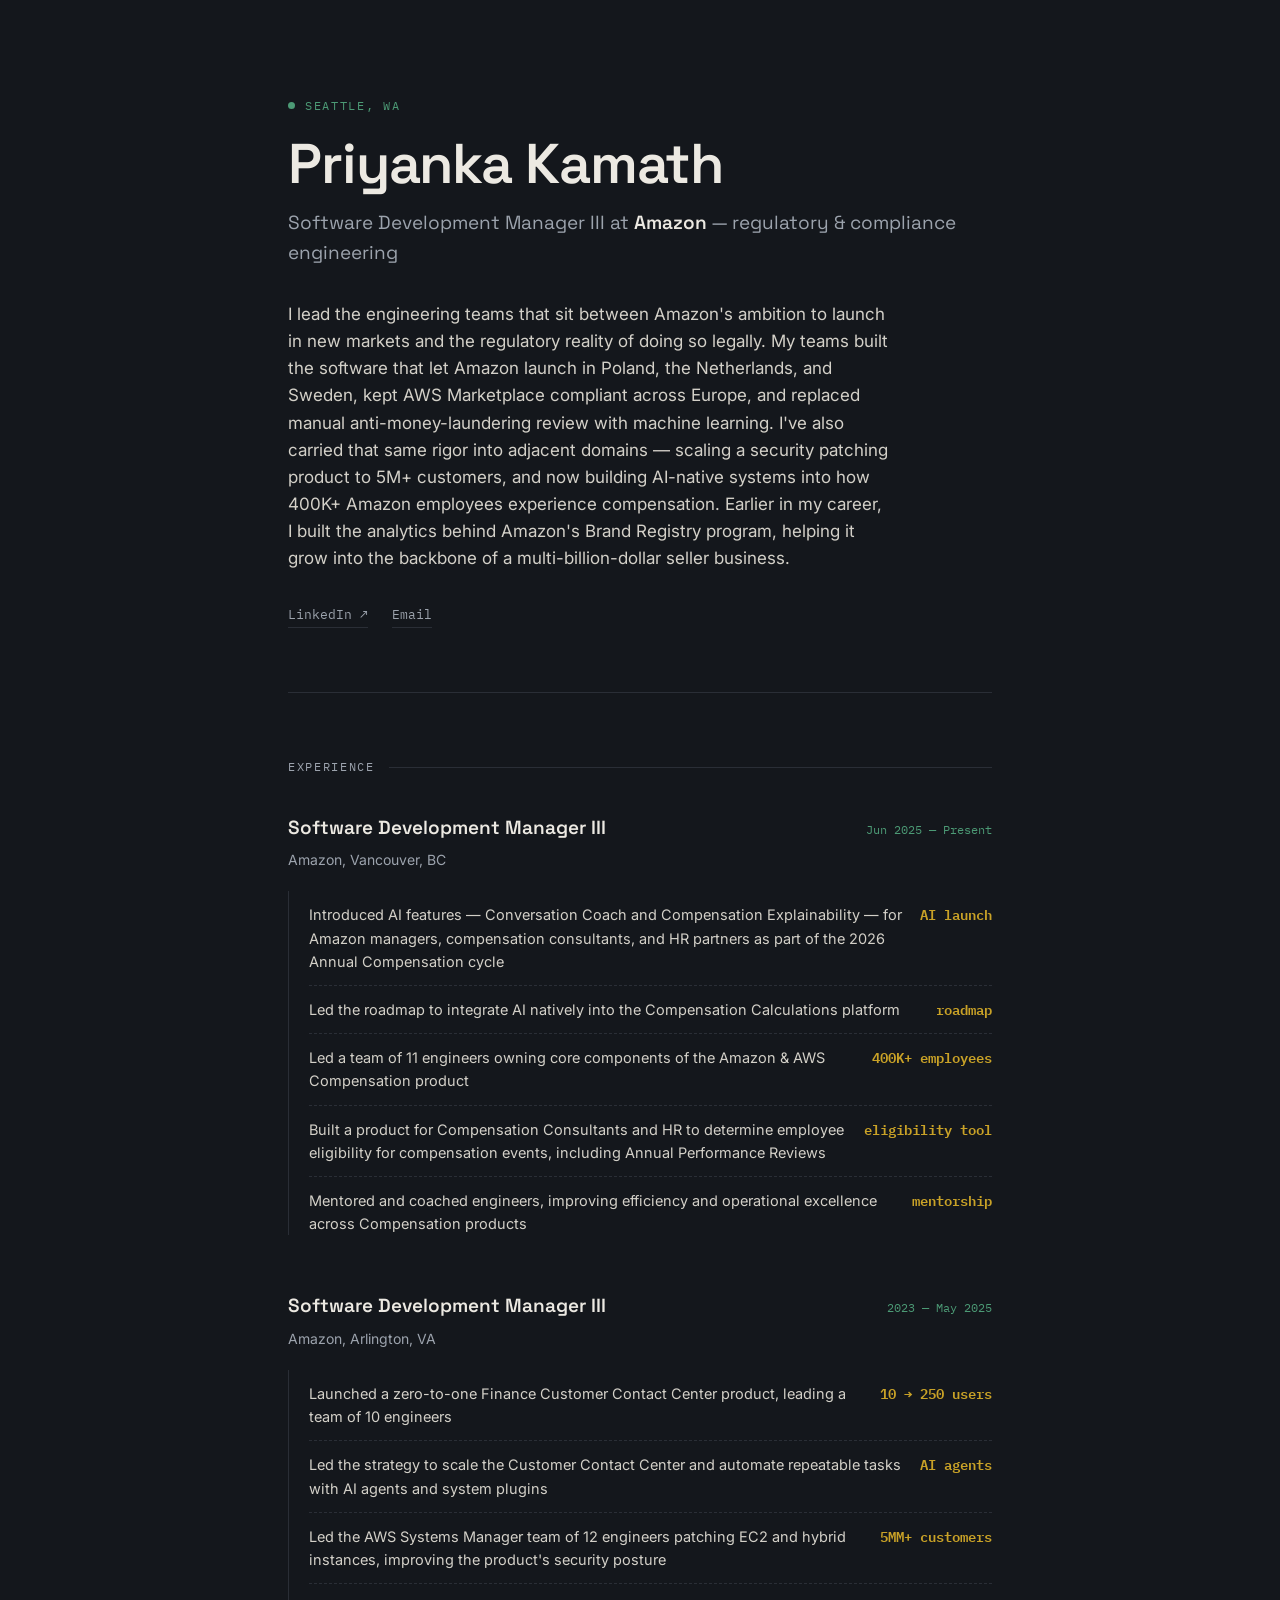
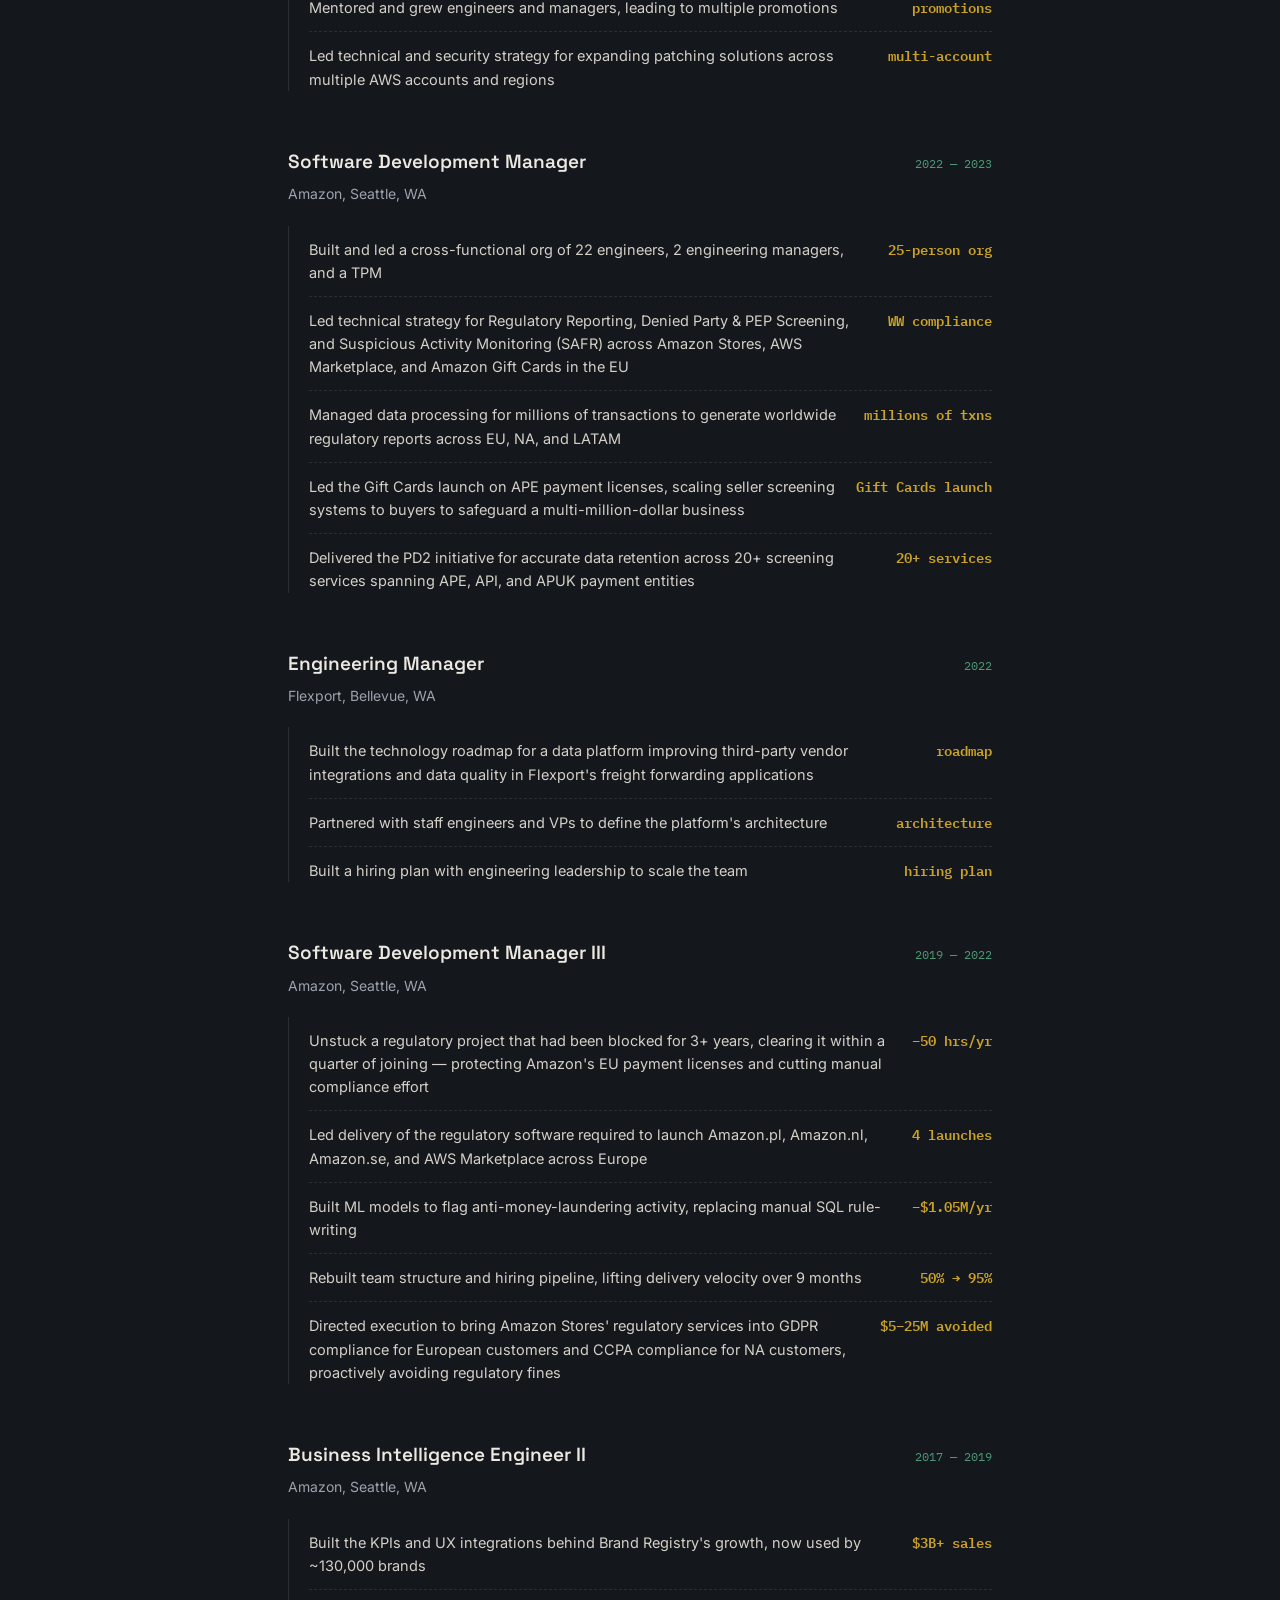
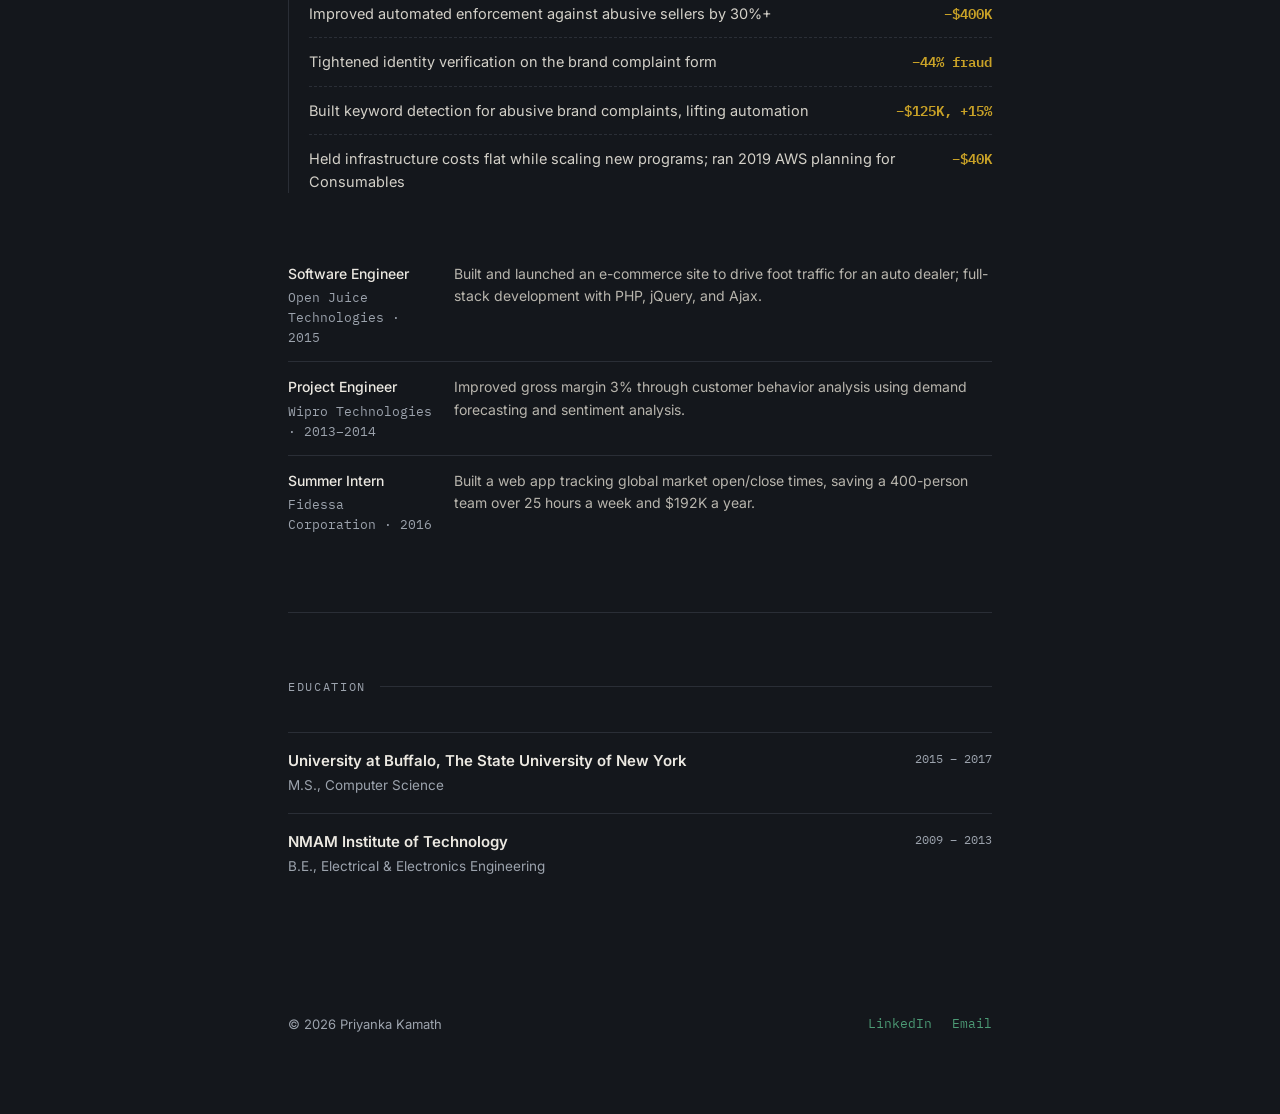
==== index.html @ f1e540a1 "First draft First draft generated by Claude" ====
<!DOCTYPE html>
<html lang="en">
<head>
<meta charset="UTF-8">
<meta name="viewport" content="width=device-width, initial-scale=1.0">
<title>Priyanka Kamath — Engineering Leader</title>
<style>
  :root{
    --bg: #14171C;
    --bg-raised: #191D24;
    --ink: #ECE9E2;
    --ink-dim: #9CA3AD;
    --line: #2A2E36;
    --accent: #4C9A75;
    --accent-dim: #3A7359;
    --gold: #C9A227;
  }
  *{box-sizing:border-box; margin:0; padding:0;}
  html{scroll-behavior:smooth;}
  body{
    background:var(--bg);
    color:var(--ink);
    font-family:'Inter', -apple-system, sans-serif;
    line-height:1.6;
    -webkit-font-smoothing:antialiased;
  }
  ::selection{ background:var(--accent-dim); color:#fff; }

  a{ color:var(--accent); text-decoration:none; }
  a:hover{ text-decoration:underline; }
  a:focus-visible, button:focus-visible{ outline:2px solid var(--accent); outline-offset:3px; }

  .mono{ font-family:'IBM Plex Mono', 'Courier New', monospace; }

  .wrap{ max-width:760px; margin:0 auto; padding:0 28px; }

  /* ---------- Header ---------- */
  header{
    padding:96px 0 64px;
    border-bottom:1px solid var(--line);
  }
  .eyebrow{
    font-family:'IBM Plex Mono', monospace;
    font-size:12px;
    letter-spacing:0.14em;
    text-transform:uppercase;
    color:var(--accent);
    margin-bottom:20px;
    display:flex;
    align-items:center;
    gap:10px;
  }
  .eyebrow::before{
    content:"";
    width:7px; height:7px;
    background:var(--accent);
    border-radius:50%;
    display:inline-block;
  }
  h1{
    font-family:'Space Grotesk', sans-serif;
    font-size:clamp(36px, 6vw, 56px);
    font-weight:600;
    letter-spacing:-0.02em;
    line-height:1.05;
    color:var(--ink);
  }
  .title-line{
    font-family:'Space Grotesk', sans-serif;
    font-size:clamp(16px, 2.4vw, 19px);
    color:var(--ink-dim);
    margin-top:14px;
    font-weight:400;
  }
  .title-line strong{ color:var(--ink); font-weight:600; }

  .bio{
    margin-top:32px;
    font-size:17px;
    color:#D3D0C8;
    max-width:600px;
  }

  .links{
    display:flex;
    gap:24px;
    margin-top:32px;
    flex-wrap:wrap;
  }
  .links a{
    font-family:'IBM Plex Mono', monospace;
    font-size:13px;
    color:var(--ink-dim);
    border-bottom:1px solid var(--line);
    padding-bottom:2px;
  }
  .links a:hover{ color:var(--accent); border-color:var(--accent); text-decoration:none; }

  /* ---------- Section labels ---------- */
  section{ padding:64px 0; border-bottom:1px solid var(--line); }
  section:last-of-type{ border-bottom:none; }
  .section-label{
    font-family:'IBM Plex Mono', monospace;
    font-size:12px;
    letter-spacing:0.14em;
    text-transform:uppercase;
    color:var(--ink-dim);
    margin-bottom:36px;
    display:flex;
    align-items:center;
    gap:14px;
  }
  .section-label::after{
    content:"";
    flex:1;
    height:1px;
    background:var(--line);
  }

  /* ---------- Experience ledger ---------- */
  .role{ margin-bottom:56px; }
  .role:last-child{ margin-bottom:0; }
  .role-head{
    display:flex;
    justify-content:space-between;
    align-items:baseline;
    gap:16px;
    flex-wrap:wrap;
    margin-bottom:6px;
  }
  .role-title{
    font-family:'Space Grotesk', sans-serif;
    font-size:19px;
    font-weight:600;
    color:var(--ink);
  }
  .role-dates{
    font-family:'IBM Plex Mono', monospace;
    font-size:12px;
    color:var(--accent);
    white-space:nowrap;
  }
  .role-org{
    font-size:14px;
    color:var(--ink-dim);
    margin-bottom:20px;
  }

  .ledger{
    border-left:1px solid var(--line);
    padding-left:20px;
  }
  .entry{
    display:grid;
    grid-template-columns:1fr auto;
    gap:16px;
    align-items:start;
    padding:12px 0;
    border-bottom:1px dashed var(--line);
  }
  .entry:last-child{ border-bottom:none; padding-bottom:0; }
  .entry-desc{ font-size:14.5px; color:#D3D0C8; }
  .entry-metric{
    font-family:'IBM Plex Mono', monospace;
    font-size:14px;
    font-weight:600;
    color:var(--gold);
    white-space:nowrap;
    text-align:right;
    min-width:64px;
  }

  .earlier{
    margin-top:8px;
  }
  .earlier-item{
    display:grid;
    grid-template-columns:150px 1fr;
    gap:16px;
    padding:14px 0;
    border-top:1px solid var(--line);
    font-size:14px;
  }
  .earlier-item:first-child{ border-top:none; }
  .earlier-role{ color:var(--ink); font-weight:500; }
  .earlier-org{ color:var(--ink-dim); font-size:12.5px; margin-top:2px; }
  .earlier-desc{ color:#B8B5AD; }

  /* ---------- Education ---------- */
  .edu-item{
    display:grid;
    grid-template-columns:1fr auto;
    gap:16px;
    padding:16px 0;
    border-top:1px solid var(--line);
  }
  .edu-item:first-child{ border-top:none; }
  .edu-school{ font-weight:600; color:var(--ink); font-size:15px; }
  .edu-degree{ color:var(--ink-dim); font-size:13.5px; margin-top:2px; }
  .edu-year{ font-family:'IBM Plex Mono', monospace; font-size:12px; color:var(--ink-dim); }

  /* ---------- Footer ---------- */
  footer{
    padding:56px 0 80px;
    display:flex;
    justify-content:space-between;
    align-items:center;
    flex-wrap:wrap;
    gap:16px;
  }
  .footer-note{ font-size:13px; color:var(--ink-dim); }
  .footer-links{ display:flex; gap:20px; }
  .footer-links a{ font-family:'IBM Plex Mono', monospace; font-size:13px; }

  @media (max-width:560px){
    header{ padding:64px 0 44px; }
    section{ padding:48px 0; }
    .entry, .earlier-item{ grid-template-columns:1fr; }
    .entry-metric{ text-align:left; }
    .role-head{ flex-direction:column; align-items:flex-start; gap:4px; }
  }

  @media (prefers-reduced-motion: reduce){
    html{ scroll-behavior:auto; }
  }

  .fade-in{
    opacity:0;
    animation:fadeIn 0.7s ease forwards;
  }
  @keyframes fadeIn{
    from{ opacity:0; transform:translateY(8px); }
    to{ opacity:1; transform:translateY(0); }
  }
</style>
<link rel="preconnect" href="https://fonts.googleapis.com">
<link href="https://fonts.googleapis.com/css2?family=Space+Grotesk:wght@500;600;700&family=Inter:wght@400;500&family=IBM+Plex+Mono:wght@400;500;600&display=swap" rel="stylesheet">
</head>
<body>

<div class="wrap">
  <header class="fade-in">
    <div class="eyebrow">Seattle, WA</div>
    <h1>Priyanka Kamath</h1>
    <p class="title-line">Software Development Manager III at <strong>Amazon</strong> — regulatory &amp; compliance engineering</p>
    <p class="bio">
      I lead the engineering teams that sit between Amazon's ambition to launch in new markets and the regulatory reality of doing so legally. My teams built the software that let Amazon launch in Poland, the Netherlands, and Sweden, kept AWS Marketplace compliant across Europe, and replaced manual anti-money-laundering review with machine learning. I've also carried that same rigor into adjacent domains — scaling a security patching product to 5M+ customers, and now building AI-native systems into how 400K+ Amazon employees experience compensation. Earlier in my career, I built the analytics behind Amazon's Brand Registry program, helping it grow into the backbone of a multi-billion-dollar seller business.
    </p>
    <div class="links">
      <a href="https://www.linkedin.com/in/priyankakh/" target="_blank" rel="noopener">LinkedIn ↗</a>
      <a href="mailto:kamathp@amazon.com">Email</a>
    </div>
  </header>

  <section>
    <div class="section-label">Experience</div>

    <div class="role">
      <div class="role-head">
        <div class="role-title">Software Development Manager III</div>
        <div class="role-dates mono">Jun 2025 — Present</div>
      </div>
      <div class="role-org">Amazon, Vancouver, BC</div>
      <div class="ledger">
        <div class="entry">
          <div class="entry-desc">Introduced AI features — Conversation Coach and Compensation Explainability — for Amazon managers, compensation consultants, and HR partners as part of the 2026 Annual Compensation cycle</div>
          <div class="entry-metric">AI launch</div>
        </div>
        <div class="entry">
          <div class="entry-desc">Led the roadmap to integrate AI natively into the Compensation Calculations platform</div>
          <div class="entry-metric">roadmap</div>
        </div>
        <div class="entry">
          <div class="entry-desc">Led a team of 11 engineers owning core components of the Amazon &amp; AWS Compensation product</div>
          <div class="entry-metric">400K+ employees</div>
        </div>
        <div class="entry">
          <div class="entry-desc">Built a product for Compensation Consultants and HR to determine employee eligibility for compensation events, including Annual Performance Reviews</div>
          <div class="entry-metric">eligibility tool</div>
        </div>
        <div class="entry">
          <div class="entry-desc">Mentored and coached engineers, improving efficiency and operational excellence across Compensation products</div>
          <div class="entry-metric">mentorship</div>
        </div>
      </div>
    </div>

    <div class="role">
      <div class="role-head">
        <div class="role-title">Software Development Manager III</div>
        <div class="role-dates mono">2023 — May 2025</div>
      </div>
      <div class="role-org">Amazon, Arlington, VA</div>
      <div class="ledger">
        <div class="entry">
          <div class="entry-desc">Launched a zero-to-one Finance Customer Contact Center product, leading a team of 10 engineers</div>
          <div class="entry-metric">10 → 250 users</div>
        </div>
        <div class="entry">
          <div class="entry-desc">Led the strategy to scale the Customer Contact Center and automate repeatable tasks with AI agents and system plugins</div>
          <div class="entry-metric">AI agents</div>
        </div>
        <div class="entry">
          <div class="entry-desc">Led the AWS Systems Manager team of 12 engineers patching EC2 and hybrid instances, improving the product's security posture</div>
          <div class="entry-metric">5MM+ customers</div>
        </div>
        <div class="entry">
          <div class="entry-desc">Mentored and grew engineers and managers, leading to multiple promotions</div>
          <div class="entry-metric">promotions</div>
        </div>
        <div class="entry">
          <div class="entry-desc">Led technical and security strategy for expanding patching solutions across multiple AWS accounts and regions</div>
          <div class="entry-metric">multi-account</div>
        </div>
      </div>
    </div>

    <div class="role">
      <div class="role-head">
        <div class="role-title">Software Development Manager</div>
        <div class="role-dates mono">2022 — 2023</div>
      </div>
      <div class="role-org">Amazon, Seattle, WA</div>
      <div class="ledger">
        <div class="entry">
          <div class="entry-desc">Built and led a cross-functional org of 22 engineers, 2 engineering managers, and a TPM</div>
          <div class="entry-metric">25-person org</div>
        </div>
        <div class="entry">
          <div class="entry-desc">Led technical strategy for Regulatory Reporting, Denied Party &amp; PEP Screening, and Suspicious Activity Monitoring (SAFR) across Amazon Stores, AWS Marketplace, and Amazon Gift Cards in the EU</div>
          <div class="entry-metric">WW compliance</div>
        </div>
        <div class="entry">
          <div class="entry-desc">Managed data processing for millions of transactions to generate worldwide regulatory reports across EU, NA, and LATAM</div>
          <div class="entry-metric">millions of txns</div>
        </div>
        <div class="entry">
          <div class="entry-desc">Led the Gift Cards launch on APE payment licenses, scaling seller screening systems to buyers to safeguard a multi-million-dollar business</div>
          <div class="entry-metric">Gift Cards launch</div>
        </div>
        <div class="entry">
          <div class="entry-desc">Delivered the PD2 initiative for accurate data retention across 20+ screening services spanning APE, API, and APUK payment entities</div>
          <div class="entry-metric">20+ services</div>
        </div>
      </div>
    </div>

    <div class="role">
      <div class="role-head">
        <div class="role-title">Engineering Manager</div>
        <div class="role-dates mono">2022</div>
      </div>
      <div class="role-org">Flexport, Bellevue, WA</div>
      <div class="ledger">
        <div class="entry">
          <div class="entry-desc">Built the technology roadmap for a data platform improving third-party vendor integrations and data quality in Flexport's freight forwarding applications</div>
          <div class="entry-metric">roadmap</div>
        </div>
        <div class="entry">
          <div class="entry-desc">Partnered with staff engineers and VPs to define the platform's architecture</div>
          <div class="entry-metric">architecture</div>
        </div>
        <div class="entry">
          <div class="entry-desc">Built a hiring plan with engineering leadership to scale the team</div>
          <div class="entry-metric">hiring plan</div>
        </div>
      </div>
    </div>

    <div class="role">
      <div class="role-head">
        <div class="role-title">Software Development Manager III</div>
        <div class="role-dates mono">2019 — 2022</div>
      </div>
      <div class="role-org">Amazon, Seattle, WA</div>
      <div class="ledger">
        <div class="entry">
          <div class="entry-desc">Unstuck a regulatory project that had been blocked for 3+ years, clearing it within a quarter of joining — protecting Amazon's EU payment licenses and cutting manual compliance effort</div>
          <div class="entry-metric">−50 hrs/yr</div>
        </div>
        <div class="entry">
          <div class="entry-desc">Led delivery of the regulatory software required to launch Amazon.pl, Amazon.nl, Amazon.se, and AWS Marketplace across Europe</div>
          <div class="entry-metric">4 launches</div>
        </div>
        <div class="entry">
          <div class="entry-desc">Built ML models to flag anti-money-laundering activity, replacing manual SQL rule-writing</div>
          <div class="entry-metric">−$1.05M/yr</div>
        </div>
        <div class="entry">
          <div class="entry-desc">Rebuilt team structure and hiring pipeline, lifting delivery velocity over 9 months</div>
          <div class="entry-metric">50% → 95%</div>
        </div>
        <div class="entry">
          <div class="entry-desc">Directed execution to bring Amazon Stores' regulatory services into GDPR compliance for European customers and CCPA compliance for NA customers, proactively avoiding regulatory fines</div>
          <div class="entry-metric">$5–25M avoided</div>
        </div>
      </div>
    </div>

    <div class="role">
      <div class="role-head">
        <div class="role-title">Business Intelligence Engineer II</div>
        <div class="role-dates mono">2017 — 2019</div>
      </div>
      <div class="role-org">Amazon, Seattle, WA</div>
      <div class="ledger">
        <div class="entry">
          <div class="entry-desc">Built the KPIs and UX integrations behind Brand Registry's growth, now used by ~130,000 brands</div>
          <div class="entry-metric">$3B+ sales</div>
        </div>
        <div class="entry">
          <div class="entry-desc">Improved automated enforcement against abusive sellers by 30%+</div>
          <div class="entry-metric">−$400K</div>
        </div>
        <div class="entry">
          <div class="entry-desc">Tightened identity verification on the brand complaint form</div>
          <div class="entry-metric">−44% fraud</div>
        </div>
        <div class="entry">
          <div class="entry-desc">Built keyword detection for abusive brand complaints, lifting automation</div>
          <div class="entry-metric">−$125K, +15%</div>
        </div>
        <div class="entry">
          <div class="entry-desc">Held infrastructure costs flat while scaling new programs; ran 2019 AWS planning for Consumables</div>
          <div class="entry-metric">−$40K</div>
        </div>
      </div>
    </div>

    <div class="earlier">
      <div class="earlier-item">
        <div>
          <div class="earlier-role">Software Engineer</div>
          <div class="earlier-org mono">Open Juice Technologies · 2015</div>
        </div>
        <div class="earlier-desc">Built and launched an e-commerce site to drive foot traffic for an auto dealer; full-stack development with PHP, jQuery, and Ajax.</div>
      </div>
      <div class="earlier-item">
        <div>
          <div class="earlier-role">Project Engineer</div>
          <div class="earlier-org mono">Wipro Technologies · 2013–2014</div>
        </div>
        <div class="earlier-desc">Improved gross margin 3% through customer behavior analysis using demand forecasting and sentiment analysis.</div>
      </div>
      <div class="earlier-item">
        <div>
          <div class="earlier-role">Summer Intern</div>
          <div class="earlier-org mono">Fidessa Corporation · 2016</div>
        </div>
        <div class="earlier-desc">Built a web app tracking global market open/close times, saving a 400-person team over 25 hours a week and $192K a year.</div>
      </div>
    </div>
  </section>

  <section>
    <div class="section-label">Education</div>
    <div class="edu-item">
      <div>
        <div class="edu-school">University at Buffalo, The State University of New York</div>
        <div class="edu-degree">M.S., Computer Science</div>
      </div>
      <div class="edu-year">2015 – 2017</div>
    </div>
    <div class="edu-item">
      <div>
        <div class="edu-school">NMAM Institute of Technology</div>
        <div class="edu-degree">B.E., Electrical &amp; Electronics Engineering</div>
      </div>
      <div class="edu-year">2009 – 2013</div>
    </div>
  </section>

  <footer>
    <div class="footer-note">© 2026 Priyanka Kamath</div>
    <div class="footer-links">
      <a href="https://www.linkedin.com/in/priyankakh/" target="_blank" rel="noopener">LinkedIn</a>
      <a href="mailto:kamathp@amazon.com">Email</a>
    </div>
  </footer>
</div>

</body>
</html>
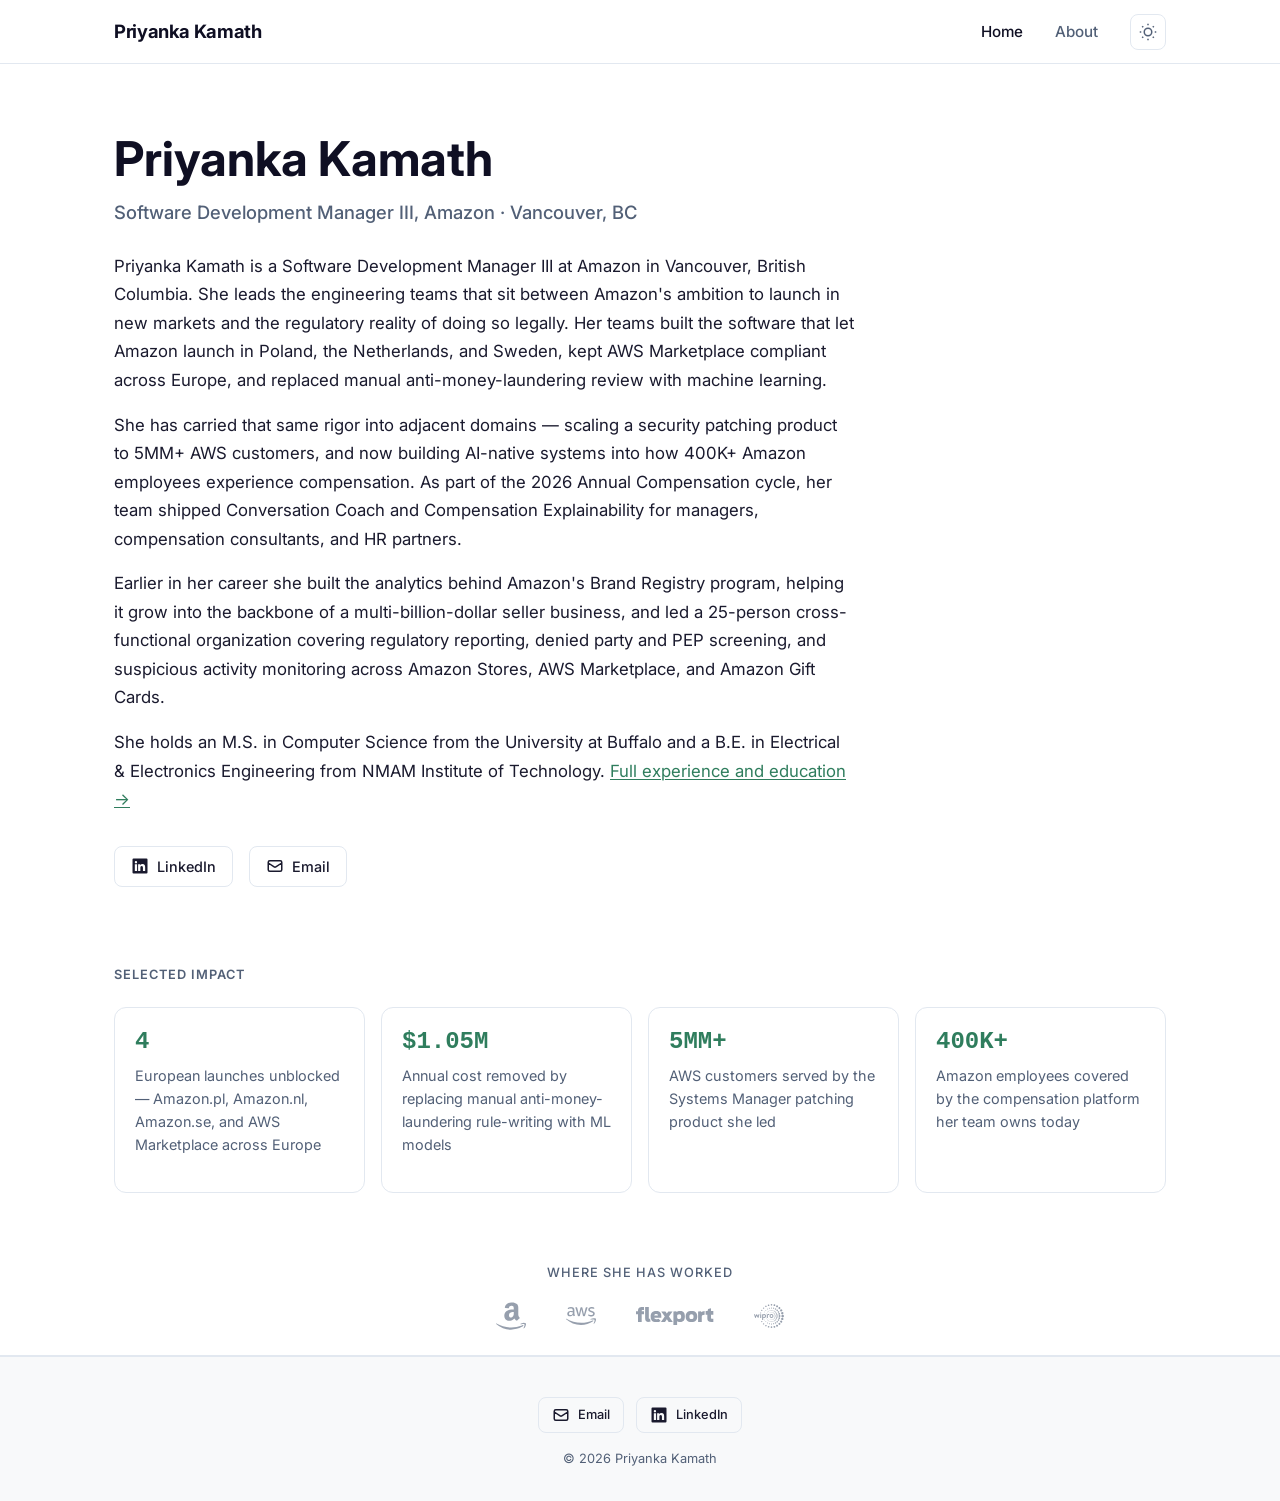
==== commit 0cd65691: "Rebuild site as multi-page layout with SEO/GEO metadata Restructure the single-page site into a two-" ====
--- a/index.html
+++ b/index.html
@@ -1,483 +1,396 @@
-<!DOCTYPE html>
+<!doctype html>
 <html lang="en">
-<head>
-<meta charset="UTF-8">
-<meta name="viewport" content="width=device-width, initial-scale=1.0">
-<title>Priyanka Kamath — Engineering Leader</title>
-<style>
-  :root{
-    --bg: #14171C;
-    --bg-raised: #191D24;
-    --ink: #ECE9E2;
-    --ink-dim: #9CA3AD;
-    --line: #2A2E36;
-    --accent: #4C9A75;
-    --accent-dim: #3A7359;
-    --gold: #C9A227;
-  }
-  *{box-sizing:border-box; margin:0; padding:0;}
-  html{scroll-behavior:smooth;}
-  body{
-    background:var(--bg);
-    color:var(--ink);
-    font-family:'Inter', -apple-system, sans-serif;
-    line-height:1.6;
-    -webkit-font-smoothing:antialiased;
-  }
-  ::selection{ background:var(--accent-dim); color:#fff; }
-
-  a{ color:var(--accent); text-decoration:none; }
-  a:hover{ text-decoration:underline; }
-  a:focus-visible, button:focus-visible{ outline:2px solid var(--accent); outline-offset:3px; }
-
-  .mono{ font-family:'IBM Plex Mono', 'Courier New', monospace; }
-
-  .wrap{ max-width:760px; margin:0 auto; padding:0 28px; }
-
-  /* ---------- Header ---------- */
-  header{
-    padding:96px 0 64px;
-    border-bottom:1px solid var(--line);
-  }
-  .eyebrow{
-    font-family:'IBM Plex Mono', monospace;
-    font-size:12px;
-    letter-spacing:0.14em;
-    text-transform:uppercase;
-    color:var(--accent);
-    margin-bottom:20px;
-    display:flex;
-    align-items:center;
-    gap:10px;
-  }
-  .eyebrow::before{
-    content:"";
-    width:7px; height:7px;
-    background:var(--accent);
-    border-radius:50%;
-    display:inline-block;
-  }
-  h1{
-    font-family:'Space Grotesk', sans-serif;
-    font-size:clamp(36px, 6vw, 56px);
-    font-weight:600;
-    letter-spacing:-0.02em;
-    line-height:1.05;
-    color:var(--ink);
-  }
-  .title-line{
-    font-family:'Space Grotesk', sans-serif;
-    font-size:clamp(16px, 2.4vw, 19px);
-    color:var(--ink-dim);
-    margin-top:14px;
-    font-weight:400;
-  }
-  .title-line strong{ color:var(--ink); font-weight:600; }
-
-  .bio{
-    margin-top:32px;
-    font-size:17px;
-    color:#D3D0C8;
-    max-width:600px;
-  }
-
-  .links{
-    display:flex;
-    gap:24px;
-    margin-top:32px;
-    flex-wrap:wrap;
-  }
-  .links a{
-    font-family:'IBM Plex Mono', monospace;
-    font-size:13px;
-    color:var(--ink-dim);
-    border-bottom:1px solid var(--line);
-    padding-bottom:2px;
-  }
-  .links a:hover{ color:var(--accent); border-color:var(--accent); text-decoration:none; }
-
-  /* ---------- Section labels ---------- */
-  section{ padding:64px 0; border-bottom:1px solid var(--line); }
-  section:last-of-type{ border-bottom:none; }
-  .section-label{
-    font-family:'IBM Plex Mono', monospace;
-    font-size:12px;
-    letter-spacing:0.14em;
-    text-transform:uppercase;
-    color:var(--ink-dim);
-    margin-bottom:36px;
-    display:flex;
-    align-items:center;
-    gap:14px;
-  }
-  .section-label::after{
-    content:"";
-    flex:1;
-    height:1px;
-    background:var(--line);
-  }
-
-  /* ---------- Experience ledger ---------- */
-  .role{ margin-bottom:56px; }
-  .role:last-child{ margin-bottom:0; }
-  .role-head{
-    display:flex;
-    justify-content:space-between;
-    align-items:baseline;
-    gap:16px;
-    flex-wrap:wrap;
-    margin-bottom:6px;
-  }
-  .role-title{
-    font-family:'Space Grotesk', sans-serif;
-    font-size:19px;
-    font-weight:600;
-    color:var(--ink);
-  }
-  .role-dates{
-    font-family:'IBM Plex Mono', monospace;
-    font-size:12px;
-    color:var(--accent);
-    white-space:nowrap;
-  }
-  .role-org{
-    font-size:14px;
-    color:var(--ink-dim);
-    margin-bottom:20px;
-  }
-
-  .ledger{
-    border-left:1px solid var(--line);
-    padding-left:20px;
-  }
-  .entry{
-    display:grid;
-    grid-template-columns:1fr auto;
-    gap:16px;
-    align-items:start;
-    padding:12px 0;
-    border-bottom:1px dashed var(--line);
-  }
-  .entry:last-child{ border-bottom:none; padding-bottom:0; }
-  .entry-desc{ font-size:14.5px; color:#D3D0C8; }
-  .entry-metric{
-    font-family:'IBM Plex Mono', monospace;
-    font-size:14px;
-    font-weight:600;
-    color:var(--gold);
-    white-space:nowrap;
-    text-align:right;
-    min-width:64px;
-  }
-
-  .earlier{
-    margin-top:8px;
-  }
-  .earlier-item{
-    display:grid;
-    grid-template-columns:150px 1fr;
-    gap:16px;
-    padding:14px 0;
-    border-top:1px solid var(--line);
-    font-size:14px;
-  }
-  .earlier-item:first-child{ border-top:none; }
-  .earlier-role{ color:var(--ink); font-weight:500; }
-  .earlier-org{ color:var(--ink-dim); font-size:12.5px; margin-top:2px; }
-  .earlier-desc{ color:#B8B5AD; }
-
-  /* ---------- Education ---------- */
-  .edu-item{
-    display:grid;
-    grid-template-columns:1fr auto;
-    gap:16px;
-    padding:16px 0;
-    border-top:1px solid var(--line);
-  }
-  .edu-item:first-child{ border-top:none; }
-  .edu-school{ font-weight:600; color:var(--ink); font-size:15px; }
-  .edu-degree{ color:var(--ink-dim); font-size:13.5px; margin-top:2px; }
-  .edu-year{ font-family:'IBM Plex Mono', monospace; font-size:12px; color:var(--ink-dim); }
-
-  /* ---------- Footer ---------- */
-  footer{
-    padding:56px 0 80px;
-    display:flex;
-    justify-content:space-between;
-    align-items:center;
-    flex-wrap:wrap;
-    gap:16px;
-  }
-  .footer-note{ font-size:13px; color:var(--ink-dim); }
-  .footer-links{ display:flex; gap:20px; }
-  .footer-links a{ font-family:'IBM Plex Mono', monospace; font-size:13px; }
-
-  @media (max-width:560px){
-    header{ padding:64px 0 44px; }
-    section{ padding:48px 0; }
-    .entry, .earlier-item{ grid-template-columns:1fr; }
-    .entry-metric{ text-align:left; }
-    .role-head{ flex-direction:column; align-items:flex-start; gap:4px; }
-  }
-
-  @media (prefers-reduced-motion: reduce){
-    html{ scroll-behavior:auto; }
-  }
-
-  .fade-in{
-    opacity:0;
-    animation:fadeIn 0.7s ease forwards;
-  }
-  @keyframes fadeIn{
-    from{ opacity:0; transform:translateY(8px); }
-    to{ opacity:1; transform:translateY(0); }
-  }
-</style>
-<link rel="preconnect" href="https://fonts.googleapis.com">
-<link href="https://fonts.googleapis.com/css2?family=Space+Grotesk:wght@500;600;700&family=Inter:wght@400;500&family=IBM+Plex+Mono:wght@400;500;600&display=swap" rel="stylesheet">
-</head>
-<body>
-
-<div class="wrap">
-  <header class="fade-in">
-    <div class="eyebrow">Seattle, WA</div>
-    <h1>Priyanka Kamath</h1>
-    <p class="title-line">Software Development Manager III at <strong>Amazon</strong> — regulatory &amp; compliance engineering</p>
-    <p class="bio">
-      I lead the engineering teams that sit between Amazon's ambition to launch in new markets and the regulatory reality of doing so legally. My teams built the software that let Amazon launch in Poland, the Netherlands, and Sweden, kept AWS Marketplace compliant across Europe, and replaced manual anti-money-laundering review with machine learning. I've also carried that same rigor into adjacent domains — scaling a security patching product to 5M+ customers, and now building AI-native systems into how 400K+ Amazon employees experience compensation. Earlier in my career, I built the analytics behind Amazon's Brand Registry program, helping it grow into the backbone of a multi-billion-dollar seller business.
-    </p>
-    <div class="links">
-      <a href="https://www.linkedin.com/in/priyankakh/" target="_blank" rel="noopener">LinkedIn ↗</a>
-      <a href="mailto:kamathp@amazon.com">Email</a>
-    </div>
-  </header>
-
-  <section>
-    <div class="section-label">Experience</div>
-
-    <div class="role">
-      <div class="role-head">
-        <div class="role-title">Software Development Manager III</div>
-        <div class="role-dates mono">Jun 2025 — Present</div>
+  <head>
+    <meta charset="utf-8" />
+    <meta name="viewport" content="width=device-width, initial-scale=1" />
+    <title>Priyanka Kamath &mdash; Engineering Manager at Amazon</title>
+    <meta
+      name="description"
+      content="Priyanka Kamath is a Software Development Manager III at Amazon in Vancouver, BC. She leads engineering teams across regulatory and compliance software, AI-native compensation systems, cloud security patching, and large-scale data platforms."
+    />
+    <meta name="author" content="Priyanka Kamath" />
+    <meta
+      name="robots"
+      content="index, follow, max-snippet:-1, max-image-preview:large"
+    />
+    <link rel="canonical" href="https://priyankakamath91-cyber.github.io/" />
+    <meta property="og:type" content="profile" />
+    <meta property="og:site_name" content="Priyanka Kamath" />
+    <meta
+      property="og:title"
+      content="Priyanka Kamath — Engineering Manager at Amazon"
+    />
+    <meta
+      property="og:description"
+      content="Software Development Manager III at Amazon, leading engineering teams across regulatory compliance, AI-native compensation systems, and cloud security."
+    />
+    <meta property="og:url" content="https://priyankakamath91-cyber.github.io/" />
+    <meta property="profile:first_name" content="Priyanka" />
+    <meta property="profile:last_name" content="Kamath" />
+    <meta name="twitter:card" content="summary" />
+    <meta
+      name="twitter:title"
+      content="Priyanka Kamath — Engineering Manager at Amazon"
+    />
+    <meta
+      name="twitter:description"
+      content="Software Development Manager III at Amazon, leading engineering teams across regulatory compliance, AI-native compensation systems, and cloud security."
+    />
+    <meta name="theme-color" content="#ffffff" media="(prefers-color-scheme: light)" />
+    <meta name="theme-color" content="#0f172a" media="(prefers-color-scheme: dark)" />
+    <link
+      rel="icon"
+      href="data:image/svg+xml,%3Csvg xmlns='http://www.w3.org/2000/svg' viewBox='0 0 32 32'%3E%3Crect width='32' height='32' rx='7' fill='%232f7d5d'/%3E%3Ctext x='16' y='22' font-family='Helvetica,Arial,sans-serif' font-size='17' font-weight='bold' fill='%23fff' text-anchor='middle'%3EPK%3C/text%3E%3C/svg%3E"
+    />
+    <link rel="preconnect" href="https://fonts.googleapis.com" />
+    <link rel="preconnect" href="https://fonts.gstatic.com" crossorigin />
+    <link
+      rel="preload"
+      as="style"
+      href="https://fonts.googleapis.com/css2?family=Inter:wght@400;500;600;700&display=swap"
+    />
+    <link
+      href="https://fonts.googleapis.com/css2?family=Inter:wght@400;500;600;700&display=swap"
+      rel="stylesheet"
+      media="print"
+      onload="this.media='all'"
+    />
+    <link rel="stylesheet" href="css/style.css" />
+    <script type="application/ld+json">
+      {
+        "@context": "https://schema.org",
+        "@type": "ProfilePage",
+        "mainEntity": {
+          "@type": "Person",
+          "@id": "https://priyankakamath91-cyber.github.io/#person",
+          "name": "Priyanka Kamath",
+          "givenName": "Priyanka",
+          "familyName": "Kamath",
+          "jobTitle": "Software Development Manager III",
+          "description": "Software Development Manager III at Amazon in Vancouver, BC, leading engineering teams across regulatory and compliance software, AI-native compensation systems, cloud security patching, and large-scale data platforms.",
+          "url": "https://priyankakamath91-cyber.github.io/",
+          "email": "mailto:kamathp@amazon.com",
+          "worksFor": {
+            "@type": "Organization",
+            "name": "Amazon",
+            "url": "https://www.amazon.com"
+          },
+          "address": {
+            "@type": "PostalAddress",
+            "addressLocality": "Vancouver",
+            "addressRegion": "BC",
+            "addressCountry": "CA"
+          },
+          "alumniOf": [
+            {
+              "@type": "CollegeOrUniversity",
+              "name": "University at Buffalo, The State University of New York",
+              "url": "https://www.buffalo.edu"
+            },
+            {
+              "@type": "CollegeOrUniversity",
+              "name": "NMAM Institute of Technology",
+              "url": "https://nitte.edu.in/nmamit/"
+            }
+          ],
+          "sameAs": ["https://www.linkedin.com/in/priyankakh/"],
+          "knowsAbout": [
+            "Engineering Management",
+            "Regulatory and Compliance Engineering",
+            "Anti-Money Laundering Systems",
+            "Machine Learning",
+            "Cloud Security",
+            "Compensation Systems",
+            "Data Platforms"
+          ]
+        }
+      }
+    </script>
+    <script>
+      (function () {
+        var t = localStorage.getItem("theme") || "light";
+        document.documentElement.setAttribute("data-theme", t);
+      })();
+    </script>
+  </head>
+  <body>
+    <nav class="site-nav" role="navigation">
+      <div class="container nav-inner">
+        <a href="index.html" class="nav-brand">Priyanka Kamath</a>
+        <button
+          class="nav-toggle"
+          aria-label="Toggle menu"
+          aria-expanded="false"
+        >
+          <span></span><span></span><span></span>
+        </button>
+        <ul class="nav-links">
+          <li><a href="index.html" aria-current="page">Home</a></li>
+          <li><a href="about.html">About</a></li>
+          <li>
+            <button
+              class="theme-toggle"
+              aria-label="Toggle dark mode"
+              title="Toggle dark mode"
+            >
+              <svg
+                class="icon-sun"
+                xmlns="http://www.w3.org/2000/svg"
+                fill="none"
+                viewBox="0 0 24 24"
+                stroke="currentColor"
+                stroke-width="2"
+                aria-hidden="true"
+              >
+                <circle cx="12" cy="12" r="5" />
+                <path
+                  d="M12 1v2m0 18v2M4.22 4.22l1.42 1.42m12.72 12.72l1.42 1.42M1 12h2m18 0h2M4.22 19.78l1.42-1.42M18.36 5.64l1.42-1.42"
+                />
+              </svg>
+              <svg
+                class="icon-moon"
+                xmlns="http://www.w3.org/2000/svg"
+                fill="none"
+                viewBox="0 0 24 24"
+                stroke="currentColor"
+                stroke-width="2"
+                aria-hidden="true"
+              >
+                <path d="M21 12.79A9 9 0 1111.21 3a7 7 0 009.79 9.79z" />
+              </svg>
+            </button>
+          </li>
+        </ul>
       </div>
-      <div class="role-org">Amazon, Vancouver, BC</div>
-      <div class="ledger">
-        <div class="entry">
-          <div class="entry-desc">Introduced AI features — Conversation Coach and Compensation Explainability — for Amazon managers, compensation consultants, and HR partners as part of the 2026 Annual Compensation cycle</div>
-          <div class="entry-metric">AI launch</div>
+    </nav>
+
+    <main>
+      <div class="container">
+        <section class="hero">
+          <div class="hero-text">
+            <h1>Priyanka Kamath</h1>
+            <p class="hero-title">
+              Software Development Manager III, Amazon &middot; Vancouver, BC
+            </p>
+            <div class="hero-bio content">
+              <p>
+                Priyanka Kamath is a Software Development Manager III at Amazon
+                in Vancouver, British Columbia. She leads the engineering teams
+                that sit between Amazon's ambition to launch in new markets and
+                the regulatory reality of doing so legally. Her teams built the
+                software that let Amazon launch in Poland, the Netherlands, and
+                Sweden, kept AWS Marketplace compliant across Europe, and
+                replaced manual anti-money-laundering review with machine
+                learning.
+              </p>
+              <p>
+                She has carried that same rigor into adjacent domains — scaling
+                a security patching product to 5MM+ AWS customers, and now
+                building AI-native systems into how 400K+ Amazon employees
+                experience compensation. As part of the 2026 Annual Compensation
+                cycle, her team shipped Conversation Coach and Compensation
+                Explainability for managers, compensation consultants, and HR
+                partners.
+              </p>
+              <p>
+                Earlier in her career she built the analytics behind Amazon's
+                Brand Registry program, helping it grow into the backbone of a
+                multi-billion-dollar seller business, and led a 25-person
+                cross-functional organization covering regulatory reporting,
+                denied party and PEP screening, and suspicious activity
+                monitoring across Amazon Stores, AWS Marketplace, and Amazon
+                Gift Cards.
+              </p>
+              <p>
+                She holds an M.S. in Computer Science from the University at
+                Buffalo and a B.E. in Electrical &amp; Electronics Engineering
+                from NMAM Institute of Technology.
+                <a href="about.html">Full experience and education &rarr;</a>
+              </p>
+            </div>
+            <div class="contact-bar">
+              <a
+                href="https://www.linkedin.com/in/priyankakh/"
+                target="_blank"
+                rel="noopener"
+                class="contact-link"
+              >
+                <svg
+                  xmlns="http://www.w3.org/2000/svg"
+                  viewBox="0 0 24 24"
+                  fill="currentColor"
+                  width="16"
+                  height="16"
+                  aria-hidden="true"
+                >
+                  <path
+                    d="M20.47 2H3.53A1.45 1.45 0 002 3.47v17.06A1.45 1.45 0 003.47 22h17.06A1.45 1.45 0 0022 20.53V3.47A1.45 1.45 0 0020.47 2zM8.09 18.74h-3v-9h3v9zM6.59 8.48a1.56 1.56 0 110-3.12 1.56 1.56 0 010 3.12zM18.91 18.74h-3v-4.26c0-1.14-.02-2.6-1.59-2.6-1.59 0-1.83 1.24-1.83 2.52v4.34h-3v-9h2.88v1.23h.04a3.16 3.16 0 012.85-1.56c3.05 0 3.61 2 3.61 4.61v4.72z"
+                  />
+                </svg>
+                LinkedIn
+              </a>
+              <a href="mailto:kamathp@amazon.com" class="contact-link">
+                <svg
+                  xmlns="http://www.w3.org/2000/svg"
+                  fill="none"
+                  viewBox="0 0 24 24"
+                  stroke="currentColor"
+                  stroke-width="2"
+                  width="16"
+                  height="16"
+                  aria-hidden="true"
+                >
+                  <path
+                    d="M3 8l7.89 5.26a2 2 0 002.22 0L21 8M5 19h14a2 2 0 002-2V7a2 2 0 00-2-2H5a2 2 0 00-2 2v10a2 2 0 002 2z"
+                  />
+                </svg>
+                Email
+              </a>
+            </div>
+          </div>
+          <!--
+            Drop a square headshot in the repo root (e.g. headshot.jpg) and
+            uncomment this block to show it beside the bio.
+
+          <picture>
+            <source srcset="headshot.webp" type="image/webp" />
+            <img
+              src="headshot.jpg"
+              alt="Priyanka Kamath"
+              class="hero-photo"
+              width="260"
+              height="260"
+              fetchpriority="high"
+            />
+          </picture>
+          -->
+        </section>
+
+        <section class="section">
+          <h2 class="section-label">Selected impact</h2>
+          <div class="stat-grid">
+            <div class="stat">
+              <div class="stat-value">4</div>
+              <p class="stat-desc">
+                European launches unblocked — Amazon.pl, Amazon.nl, Amazon.se,
+                and AWS Marketplace across Europe
+              </p>
+            </div>
+            <div class="stat">
+              <div class="stat-value">$1.05M</div>
+              <p class="stat-desc">
+                Annual cost removed by replacing manual anti-money-laundering
+                rule-writing with ML models
+              </p>
+            </div>
+            <div class="stat">
+              <div class="stat-value">5MM+</div>
+              <p class="stat-desc">
+                AWS customers served by the Systems Manager patching product she
+                led
+              </p>
+            </div>
+            <div class="stat">
+              <div class="stat-value">400K+</div>
+              <p class="stat-desc">
+                Amazon employees covered by the compensation platform her team
+                owns today
+              </p>
+            </div>
+          </div>
+        </section>
+      </div>
+
+      <section class="logo-strip">
+        <div class="container">
+          <h2 class="logo-strip-label">Where she has worked</h2>
+          <div class="logo-strip-row">
+            <span class="logo" role="img" aria-label="Amazon">
+              <svg xmlns="http://www.w3.org/2000/svg" viewBox="0 0 24 24" fill="currentColor" aria-hidden="true">
+              <path d="M.045 18.02c.072-.116.187-.124.348-.022 3.636 2.11 7.594 3.166 11.87 3.166 2.852 0 5.668-.533 8.447-1.595l.315-.14c.138-.06.234-.1.293-.13.226-.088.39-.046.525.13.12.174.09.336-.12.48-.256.19-.6.41-1.006.654-1.244.743-2.64 1.316-4.185 1.726a17.617 17.617 0 01-10.951-.577 17.88 17.88 0 01-5.43-3.35c-.1-.074-.151-.15-.151-.22 0-.047.021-.09.051-.13zm6.565-6.218c0-1.005.247-1.863.743-2.577.495-.71 1.17-1.25 2.04-1.615.796-.335 1.756-.575 2.912-.72.39-.046 1.033-.103 1.92-.174v-.37c0-.93-.105-1.558-.3-1.875-.302-.43-.78-.65-1.44-.65h-.182c-.48.046-.896.196-1.246.46-.35.27-.575.63-.675 1.096-.06.3-.206.465-.435.51l-2.52-.315c-.248-.06-.372-.18-.372-.39 0-.046.007-.09.022-.15.247-1.29.855-2.25 1.82-2.88.976-.616 2.1-.975 3.39-1.05h.54c1.65 0 2.957.434 3.888 1.29.135.15.27.3.405.48.12.165.224.314.283.45.075.134.15.33.195.57.06.254.105.42.135.51.03.104.062.3.076.615.01.313.02.493.02.553v5.28c0 .376.06.72.165 1.036.105.313.21.54.315.674l.51.674c.09.136.136.256.136.36 0 .12-.06.226-.18.314-1.2 1.05-1.86 1.62-1.963 1.71-.165.135-.375.15-.63.045a6.062 6.062 0 01-.526-.496l-.31-.347a9.391 9.391 0 01-.317-.42l-.3-.435c-.81.886-1.603 1.44-2.4 1.665-.494.15-1.093.227-1.83.227-1.11 0-2.04-.343-2.76-1.034-.72-.69-1.08-1.665-1.08-2.94l-.05-.076zm3.753-.438c0 .566.14 1.02.425 1.364.285.34.675.512 1.155.512.045 0 .106-.007.195-.02.09-.016.134-.023.166-.023.614-.16 1.08-.553 1.424-1.178.165-.28.285-.58.36-.91.09-.32.12-.59.135-.8.015-.195.015-.54.015-1.005v-.54c-.84 0-1.484.06-1.92.18-1.275.36-1.92 1.17-1.92 2.43l-.035-.02zm9.162 7.027c.03-.06.075-.11.132-.17.362-.243.714-.41 1.05-.5a8.094 8.094 0 011.612-.24c.14-.012.28 0 .41.03.65.06 1.05.168 1.172.33.063.09.099.228.099.39v.15c0 .51-.149 1.11-.424 1.8-.278.69-.664 1.248-1.156 1.68-.073.06-.14.09-.197.09-.03 0-.06 0-.09-.012-.09-.044-.107-.12-.064-.24.54-1.26.806-2.143.806-2.64 0-.15-.03-.27-.087-.344-.145-.166-.55-.257-1.224-.257-.243 0-.533.016-.87.046-.363.045-.7.09-1 .135-.09 0-.148-.014-.18-.044-.03-.03-.036-.047-.02-.077 0-.017.006-.03.02-.063v-.06z" />
+              </svg>
+            </span>
+            <span class="logo" role="img" aria-label="Amazon Web Services">
+              <svg xmlns="http://www.w3.org/2000/svg" viewBox="0 0 24 24" fill="currentColor" aria-hidden="true">
+              <path d="M6.763 10.036c0 .296.032.535.088.71.064.176.144.368.256.576.04.063.056.127.056.183 0 .08-.048.16-.152.24l-.503.335a.383.383 0 0 1-.208.072c-.08 0-.16-.04-.239-.112a2.47 2.47 0 0 1-.287-.375 6.18 6.18 0 0 1-.248-.471c-.622.734-1.405 1.101-2.347 1.101-.67 0-1.205-.191-1.596-.574-.391-.384-.59-.894-.59-1.533 0-.678.239-1.23.726-1.644.487-.415 1.133-.623 1.955-.623.272 0 .551.024.846.064.296.04.6.104.918.176v-.583c0-.607-.127-1.03-.375-1.277-.255-.248-.686-.367-1.3-.367-.28 0-.568.031-.863.103-.295.072-.583.16-.862.272a2.287 2.287 0 0 1-.28.104.488.488 0 0 1-.127.023c-.112 0-.168-.08-.168-.247v-.391c0-.128.016-.224.056-.28a.597.597 0 0 1 .224-.167c.279-.144.614-.264 1.005-.36a4.84 4.84 0 0 1 1.246-.151c.95 0 1.644.216 2.091.647.439.43.662 1.085.662 1.963v2.586zm-3.24 1.214c.263 0 .534-.048.822-.144.287-.096.543-.271.758-.51.128-.152.224-.32.272-.512.047-.191.08-.423.08-.694v-.335a6.66 6.66 0 0 0-.735-.136 6.02 6.02 0 0 0-.75-.048c-.535 0-.926.104-1.19.32-.263.215-.39.518-.39.917 0 .375.095.655.295.846.191.2.47.296.838.296zm6.41.862c-.144 0-.24-.024-.304-.08-.064-.048-.12-.16-.168-.311L7.586 5.55a1.398 1.398 0 0 1-.072-.32c0-.128.064-.2.191-.2h.783c.151 0 .255.025.31.08.065.048.113.16.16.312l1.342 5.284 1.245-5.284c.04-.16.088-.264.151-.312a.549.549 0 0 1 .32-.08h.638c.152 0 .256.025.32.08.063.048.12.16.151.312l1.261 5.348 1.381-5.348c.048-.16.104-.264.16-.312a.52.52 0 0 1 .311-.08h.743c.127 0 .2.065.2.2 0 .04-.009.08-.017.128a1.137 1.137 0 0 1-.056.2l-1.923 6.17c-.048.16-.104.263-.168.311a.51.51 0 0 1-.303.08h-.687c-.151 0-.255-.024-.32-.08-.063-.056-.119-.16-.15-.32l-1.238-5.148-1.23 5.14c-.04.16-.087.264-.15.32-.065.056-.177.08-.32.08zm10.256.215c-.415 0-.83-.048-1.229-.143-.399-.096-.71-.2-.918-.32-.128-.071-.215-.151-.247-.223a.563.563 0 0 1-.048-.224v-.407c0-.167.064-.247.183-.247.048 0 .096.008.144.024.048.016.12.048.2.08.271.12.566.215.878.279.319.064.63.096.95.096.502 0 .894-.088 1.165-.264a.86.86 0 0 0 .415-.758.777.777 0 0 0-.215-.559c-.144-.151-.416-.287-.807-.415l-1.157-.36c-.583-.183-1.014-.454-1.277-.813a1.902 1.902 0 0 1-.4-1.158c0-.335.073-.63.216-.886.144-.255.335-.479.575-.654.24-.184.51-.32.83-.415.32-.096.655-.136 1.006-.136.175 0 .359.008.535.032.183.024.35.056.518.088.16.04.312.08.455.127.144.048.256.096.336.144a.69.69 0 0 1 .24.2.43.43 0 0 1 .071.263v.375c0 .168-.064.256-.184.256a.83.83 0 0 1-.303-.096 3.652 3.652 0 0 0-1.532-.311c-.455 0-.815.071-1.062.223-.248.152-.375.383-.375.71 0 .224.08.416.24.567.159.152.454.304.877.44l1.134.358c.574.184.99.44 1.237.767.247.327.367.702.367 1.117 0 .343-.072.655-.207.926-.144.272-.336.511-.583.703-.248.2-.543.343-.886.447-.36.111-.734.167-1.142.167zM21.698 16.207c-2.626 1.94-6.442 2.969-9.722 2.969-4.598 0-8.74-1.7-11.87-4.526-.247-.223-.024-.527.272-.351 3.384 1.963 7.559 3.153 11.877 3.153 2.914 0 6.114-.607 9.06-1.852.439-.2.814.287.383.607zM22.792 14.961c-.336-.43-2.22-.207-3.074-.103-.255.032-.295-.192-.063-.36 1.5-1.053 3.967-.75 4.254-.399.287.36-.08 2.826-1.485 4.007-.215.184-.423.088-.327-.151.32-.79 1.03-2.57.695-2.994z" />
+              </svg>
+            </span>
+            <span class="logo logo-wide" role="img" aria-label="Flexport">
+              <svg xmlns="http://www.w3.org/2000/svg" viewBox="0 0 474.8 110.5" fill="currentColor" aria-hidden="true">
+              <path d="M56 69.8V.2h22.7v66.7c0 4.7 1 5.8 5.8 5.8h1.9l2.7 18.4c-1.7.2-8.7.7-13 .7-12.4.1-20.1-4.3-20.1-22zm173.8-42.5l17.6-1.4 1.7 5.3c3.5-3.3 9.7-6.6 23-6.6 22.9 0 28.2 16.1 28.2 34.1 0 18.1-5.8 34-29.6 34-10.5 0-15.5-2.4-18.3-5v22.9h-22.7l.1-83.3zm47.5 32.3c0-7.7-1.4-14.4-11.2-14.4-10.5 0-13.6 5.4-13.6 14.4s2.3 14 13.6 14c9.6-.1 11.2-6.4 11.2-14zm103.9-32.3l17.6-1.4 2.3 6.9c2.9-3.9 10.8-7.2 20.2-7.6V47c-15.1.1-17.4 4.6-17.4 13.6v31h-22.7V27.3zm46.4-2.1h11.7l3.7-13.3 17.5-3.8v17.1h14.3V47h-14.3v19c0 4.5.7 6.8 7.8 6.8h6.5v18.9c-3.4.2-7.2.3-11.5.3-19.1 0-25.4-6.1-25.4-22.6V47.1h-10.3V25.2zM0 26h12.4v-1.3C12.4 8.2 18.6 0 39.9 0c5.6 0 6.6.1 9.4.3v18.4H43c-6.5 0-7.9 1.6-7.9 5.8V26h14.2v19.2H35v46.4H12.4V45.2H0V26zm138.5 46c-3.8 2.2-5.7 2.7-13.2 2.7-8.9 0-12.3-3.2-13.4-8.5h43.6c.8-23.1-1.1-41.8-30.2-41.8S90 40.5 90 58.3c0 18.3 6.1 34.5 35.3 34.5 11.5 0 18.7-2.1 26.4-7.1L138.5 72zm-13.8-28.9c9.3 0 10 4.4 10.4 9.8h-23.3c.8-6.3 3.8-9.8 12.9-9.8z" />
+              <path d="M200.5 91.7l-11.1-15.9-11.1 15.9h-25.4l23.8-33.9-21.6-30.5h25.6l8.8 12.4 8.8-12.4h25.9l-22 30.4 23.8 34zM305 58.6c0-21.8 10-34.1 35.6-34.1 25.7 0 35.5 12.4 35.5 34.1 0 21.8-9.9 34.2-35.5 34.2-25.6.1-35.6-12.4-35.6-34.2zm48.3.7c0-8.2-2.1-14.2-12.7-14.2-10.7 0-12.7 6-12.7 14.2 0 8.1 2.1 14.2 12.7 14.2 10.7 0 12.7-6 12.7-14.2z" />
+              </svg>
+            </span>
+            <span class="logo" role="img" aria-label="Wipro">
+              <svg xmlns="http://www.w3.org/2000/svg" viewBox="0 0 24 24" fill="currentColor" aria-hidden="true">
+              <path d="M15.5415 12.0352c0-.8754-.69-1.5851-1.541-1.5851-.8513 0-1.5415.7097-1.5415 1.585 0 .8757.6902 1.5854 1.5416 1.5854.851 0 1.541-.7097 1.541-1.5853zm-1.541.837c-.4373 0-.7927-.3755-.7927-.837 0-.4611.3554-.8366.7928-.8366.437 0 .7923.3755.7923.8366 0 .4615-.3554.837-.7923.837zm-9.5842-2.2084l-.9272 2.8733c-.0148.046-.0665.0835-.1152.0835h-.084c-.0484 0-.1064-.0352-.1287-.078l-.95-1.8242-.9496 1.8243c-.0225.0427-.0803.0779-.1289.0779h-.0842c-.0483 0-.1002-.0374-.115-.0835L.006 10.6638c-.0222-.0693.019-.126.0915-.126h.5677c.0483 0 .1002.0379.115.084l.4688 1.452.8047-1.5458c.0223-.0428.0804-.0779.1289-.0779H2.24c.0485 0 .1063.0351.1289.0779l.805 1.5458.4685-1.452c.0148-.0461.0667-.084.1152-.084h.5672c.0727 0 .1138.0567.0915.126zm1.368 2.7367a.1323.1323 0 01-.1321.1322h-.5726a.1321.1321 0 01-.132-.1322v-2.7304c0-.0729.059-.1322.132-.1322h.5726a.1323.1323 0 01.1322.1322v2.7304zm.7409-2.7305v4.3155c0 .0733.059.1322.1321.1322h.5725a.1318.1318 0 00.132-.1322v-1.497c.2426.085.5106.132.7927.132.8024 0 1.4531-.7097 1.4531-1.5853 0-.8754-.6507-1.5851-1.4531-1.5851-.394 0-.751.171-1.0127.4487l-.0002-.0004-.1018-.2777c-.0167-.0453-.07-.0829-.1183-.0829h-.2642a.1321.1321 0 00-.1321.1322zm.8365.9c.1376-.2239.3713-.3714.6373-.3714.4235 0 .7667.3746.7667.8366 0 .4622-.3432.837-.7667.837-.2396 0-.4599-.063-.6373-.1694V11.57zm3.5755 1.9627h-.5723a.1321.1321 0 01-.1321-.1321V10.67c0-.0729.059-.1322.1321-.1322h.2642c.0483 0 .1016.0376.1183.0829l.1018.2777s.3195-.4483.87-.4483c.5507 0 .6172.1897.5712.2947-.0463.1047-.1714.3878-.197.4454-.0254.058-.0903.099-.1772.0657-.087-.0335-.5128-.1723-.8469.2329v1.9118a.1323.1323 0 01-.1321.1321zm4.6893-10.3422a.704.704 0 01.8628-.4977.7043.7043 0 11-.3647 1.3607.7046.7046 0 01-.498-.863zm1.8466 2.7892a.5286.5286 0 01.1935.722.528.528 0 01-.7218.193.5281.5281 0 01-.1935-.7215.5281.5281 0 01.7218-.1935zm.664 10.9686a.5727.5727 0 010-.8099.5722.5722 0 01.8096 0 .5727.5727 0 010 .81.573.573 0 01-.8095 0zm-2.4577-7.377a.2423.2423 0 01-.4196-.2423.2422.2422 0 11.4196.2422zm-.4196 5.1001a.2423.2423 0 01.4196-.2422.2425.2425 0 01-.0888.331.2426.2426 0 01-.3308-.0888zm3.7296-2.6713a.517.517 0 11-.5169-.5169.517.517 0 01.517.5169zM17.816 3.8893a.7485.7485 0 111.2962.749.7485.7485 0 01-1.2962-.749zm-5.43 10.5742a.154.154 0 11.2666.154.154.154 0 01-.2666-.154zm2.8037-8.7912a.4842.4842 0 11.9354.2502.4843.4843 0 01-.593.3428.4844.4844 0 01-.3424-.593zM13.993 7.8486a.308.308 0 110-.6162.308.308 0 110 .6162zm0 1.0129a.1982.1982 0 11.0002.3962.1982.1982 0 01-.0002-.3962zm0-2.84a.4404.4404 0 110-.881.4404.4404 0 010 .881zm-1.6072 3.5154a.154.154 0 11.2102.0564.1537.1537 0 01-.2102-.0564zm1.6072 5.602a.1982.1982 0 11-.0001-.3963.1982.1982 0 010 .3964zm0 1.0127a.3081.3081 0 010 .6165.3081.3081 0 110-.6165zm3.4944-2.1381a.4399.4399 0 01.6014-.161.44.44 0 01.161.6013.4402.4402 0 01-.7624-.4403zm-3.4944 3.9655a.4404.4404 0 11-.0002.8808.4404.4404 0 01.0002-.8808zm9.5772-8.5426c.1383.5164-.168 1.0476-.6848 1.186-.5165.1383-1.0478-.1684-1.1861-.6849-.1386-.5164.1682-1.0475.6847-1.186.5165-.1384 1.0476.168 1.1862.6849zm-6.694 6.0018a.3963.3963 0 01.5602-.5607.396.396 0 010 .5602.3958.3958 0 01-.5602.0005zm.9736-4.4694a.484.484 0 01.3424-.5928.4841.4841 0 11.2507.9353.484.484 0 01-.593-.3425zm1.4076-2.7157a.6165.6165 0 01.6166 1.0676.6165.6165 0 01-.6166-1.0676zm-.3108-.3913a.5722.5722 0 01-.8095 0 .5725.5725 0 010-.8097.5722.5722 0 01.8095 0 .5725.5725 0 010 .8097zm-1.0968 5.1692a.4842.4842 0 01.9355.2509.4842.4842 0 11-.9355-.251zm-3.0186-5.4263a.3303.3303 0 01.4041-.2336.3303.3303 0 01-.1706.6381.3303.3303 0 01-.2335-.4045zm6.4676-.835c.4213-.2434.96-.0992 1.2031.3218a.8806.8806 0 11-1.5254.8808c-.2429-.421-.0987-.9596.3223-1.2027zm-3.049 2.777a.4401.4401 0 11-.7624.4402.4401.4401 0 11.7624-.4402zm1.3227.9608a.6606.6606 0 01.4667-.8089.6605.6605 0 01.342 1.2758.6605.6605 0 01-.8087-.467zm0 2.9854a.6603.6603 0 111.2756.3416.6602.6602 0 11-1.2756-.3416zm.8594-.7354a.7574.7574 0 11-.0002-1.5146.7574.7574 0 01.0002 1.5146zm-.6756-6.5149a.7921.7921 0 010-1.1207c.3095-.3095.8115-.31 1.1209 0a.7926.7926 0 01-1.1209 1.1207zm-3.2223 2.068a.3522.3522 0 11-.61-.3523.3522.3522 0 01.61.3522zm-.6387 5.5862a.2642.2642 0 01.3738-.0004.2646.2646 0 010 .3738.2638.2638 0 01-.3738 0 .2637.2637 0 010-.3734zm0-4.1666a.2642.2642 0 01.3738-.0004.2642.2642 0 11-.3738.0004zm.5146 3.9917a.2868.2868 0 01-.105-.391.2862.2862 0 01.3912-.1046.2863.2863 0 01-.2862.4956zm-.486 2.3203a.352.352 0 01.129-.4811.352.352 0 01.4811.1288.352.352 0 01-.1289.4811.3521.3521 0 01-.4811-.1288zm.877-5.659a.286.286 0 01-.1048.3909.2867.2867 0 01-.3911-.1049.2862.2862 0 01.4958-.286zm-.2485.9334a.3082.3082 0 11.5955-.1596.3082.3082 0 01-.5955.1596zm0 1.3668a.3083.3083 0 11.5953.1602.3083.3083 0 01-.5953-.1602zm.4008-.3467a.3366.3366 0 11.0001-.6731.3366.3366 0 01-.0001.6731zm.4832-3.7744a.3963.3963 0 11-.5602.5608.3963.3963 0 01.5602-.5608zm-7.416 11.4507a.573.573 0 01-.782.2096.5726.5726 0 01.5725-.9916.5725.5725 0 01.2096.782zM14.814 8.945a.2202.2202 0 11-.114.4253.2202.2202 0 01.114-.4254zm-2.5387 11.8366a.6164.6164 0 11-1.1908-.3189.6164.6164 0 011.1908.319zm2.5387-5.726a.2203.2203 0 01-.1138-.4255.22.22 0 11.1138.4254zm-.1604 5.8739a.6603.6603 0 01-.6604.6602.6603.6603 0 01-.6606-.6602c0-.3649.2959-.6608.6606-.6608.3647 0 .6604.296.6604.6608zm-1.4693-5.9217a.1767.1767 0 01-.1247-.2158.1766.1766 0 01.216-.1245.1761.1761 0 01-.0913.3403zm-.0712 1.3712a.2863.2863 0 11-.5526-.1478.2863.2863 0 01.5526.1478zm-2.795-2.2726a.2202.2202 0 01-.3812.2202.2195.2195 0 01.0805-.3005.2198.2198 0 01.3007.0803zm1.6704 1.8817a.2642.2642 0 11-.4578-.2638.2642.2642 0 01.4578.2638zm.0148-1.8253a.1321.1321 0 11-.1869-.1869.1328.1328 0 01.187 0 .1325.1325 0 010 .187zm-.9966.81a.242.242 0 11-.3423.342.2418.2418 0 010-.342.2417.2417 0 01.3423 0zm.0783 2.7563a.3518.3518 0 01-.4811.1289.3522.3522 0 11.4811-.1289zm9.7924.0285a.7926.7926 0 010 1.121c-.3094.3097-.8114.3093-1.121 0-.3097-.3094-.3095-.8114 0-1.121a.793.793 0 011.121 0zm-1.6198-2.0103a.6169.6169 0 01-.2255-.8423.6168.6168 0 01.842-.2255.6165.6165 0 01-.6166 1.0678zm3.2445 1.1612c-.243.4214-.7818.5656-1.203.3223-.4211-.243-.5653-.7816-.3224-1.2026.2437-.4211.782-.5655 1.203-.3224.4213.2433.5657.7816.3224 1.2027zm-7.2666-.2796a.33.33 0 11-.1706-.638.3301.3301 0 01.1706.638zM24 12c0 .584-.4735 1.058-1.058 1.058-.5843 0-1.0578-.474-1.0578-1.058 0-.5842.4735-1.0579 1.0579-1.0579S24 11.4159 24 12.0001zm-.4297 2.564c-.1386.5164-.6697.8233-1.1862.685-.5165-.1387-.8233-.6698-.6847-1.1862.1383-.5169.6696-.8234 1.1861-.685.5169.1386.8231.6697.6848 1.1861zm-6.583 5.881a.7044.7044 0 11-1.3608.3643.7042.7042 0 01.4981-.8625.7043.7043 0 01.8628.4981zm2.1248-1.0825a.748.748 0 01-.274 1.0221.7482.7482 0 01-1.0222-.2738.748.748 0 01.2738-1.0224.7484.7484 0 011.0224.274zm-3.9225-1.0344a.4843.4843 0 11.9355-.2507.4843.4843 0 01-.9355.2507zm2.2835-.3077a.5284.5284 0 11-.5284-.9153.5284.5284 0 01.5284.9153zm-4.761.2798a.3963.3963 0 01-.7655-.205.396.396 0 01.4853-.2803.3964.3964 0 01.2802.4853zm-.8958-8.2762a.132.132 0 11.1868-.1869.132.132 0 01-.1868.1869zm.0754-1.651a.2643.2643 0 01-.2643-.4576.2642.2642 0 01.2643.4576zm-.8072-4.8355a.6164.6164 0 111.1905-.3188.6164.6164 0 01-1.1905.3188zm-.847 6.0555a.22.22 0 11-.2201.3812.2195.2195 0 01-.0806-.3004.22.22 0 01.3006-.0808zm.7691-.908a.2423.2423 0 01-.3423.3426.2423.2423 0 01.3423-.3426zm-.5319-2.0617a.3524.3524 0 01.6102-.352.3522.3522 0 01-.6102.352zm2.8578-3.5523c0-.3648.2959-.6608.6606-.6608.3647 0 .6604.296.6604.6608a.6606.6606 0 01-.6604.6607.6608.6608 0 01-.6606-.6607zm-.1483 5.9215a.1761.1761 0 11.091.3404.1761.1761 0 01-.091-.3404zm-.9575-3.5729a.3964.3964 0 01.2053.7657.3962.3962 0 01-.4854-.2802.3966.3966 0 01.28-.4855zm.5358 1.9992a.2863.2863 0 11.148.553.2863.2863 0 01-.148-.553zM9.0292 4.5596a.5724.5724 0 01.2094-.7818.5725.5725 0 01.5724.9914.572.572 0 01-.7818-.2096zm-.37 10.5048a.2643.2643 0 11-.458.264.2643.2643 0 01.458-.264zM4.9193 9.4585a.462.462 0 01.566-.3267.462.462 0 01.327.5658.4621.4621 0 01-.5661.3271.4624.4624 0 01-.327-.5662zm.9001-2.1691a.4843.4843 0 11.1772.6616.4845.4845 0 01-.1772-.6616zm2.2292 10.6412a.528.528 0 010 .7472.5286.5286 0 01-.7473 0 .5285.5285 0 010-.7472.5282.5282 0 01.7473 0zM6.676 16.2091a.4842.4842 0 11-.8386.4845.4842.4842 0 01.8386-.4845zm.6255-10.1393a.5285.5285 0 010-.7472.5286.5286 0 01.7473 0 .528.528 0 010 .7472.5282.5282 0 01-.7473 0zM9.6679 7.689a.3086.3086 0 01-.436 0 .3085.3085 0 010-.4362.3086.3086 0 01.436 0 .3085.3085 0 010 .4362zm0 8.6225a.3082.3082 0 11-.4359.4359.3082.3082 0 01.4359-.436zM8.2015 8.6719a.2642.2642 0 11.4574.2642.2642.2642 0 01-.4574-.2642z" />
+              </svg>
+            </span>
+          </div>
         </div>
-        <div class="entry">
-          <div class="entry-desc">Led the roadmap to integrate AI natively into the Compensation Calculations platform</div>
-          <div class="entry-metric">roadmap</div>
+      </section>
+    </main>
+
+    <footer class="site-footer">
+      <div class="container">
+        <div class="footer-links">
+          <a href="mailto:kamathp@amazon.com" class="contact-link">
+            <svg
+              xmlns="http://www.w3.org/2000/svg"
+              fill="none"
+              viewBox="0 0 24 24"
+              stroke="currentColor"
+              stroke-width="2"
+              width="16"
+              height="16"
+              aria-hidden="true"
+            >
+              <path
+                d="M3 8l7.89 5.26a2 2 0 002.22 0L21 8M5 19h14a2 2 0 002-2V7a2 2 0 00-2-2H5a2 2 0 00-2 2v10a2 2 0 002 2z"
+              />
+            </svg>
+            Email
+          </a>
+          <a
+            href="https://www.linkedin.com/in/priyankakh/"
+            target="_blank"
+            rel="noopener"
+            class="contact-link"
+          >
+            <svg
+              xmlns="http://www.w3.org/2000/svg"
+              viewBox="0 0 24 24"
+              fill="currentColor"
+              width="16"
+              height="16"
+              aria-hidden="true"
+            >
+              <path
+                d="M20.47 2H3.53A1.45 1.45 0 002 3.47v17.06A1.45 1.45 0 003.47 22h17.06A1.45 1.45 0 0022 20.53V3.47A1.45 1.45 0 0020.47 2zM8.09 18.74h-3v-9h3v9zM6.59 8.48a1.56 1.56 0 110-3.12 1.56 1.56 0 010 3.12zM18.91 18.74h-3v-4.26c0-1.14-.02-2.6-1.59-2.6-1.59 0-1.83 1.24-1.83 2.52v4.34h-3v-9h2.88v1.23h.04a3.16 3.16 0 012.85-1.56c3.05 0 3.61 2 3.61 4.61v4.72z"
+              />
+            </svg>
+            LinkedIn
+          </a>
         </div>
-        <div class="entry">
-          <div class="entry-desc">Led a team of 11 engineers owning core components of the Amazon &amp; AWS Compensation product</div>
-          <div class="entry-metric">400K+ employees</div>
-        </div>
-        <div class="entry">
-          <div class="entry-desc">Built a product for Compensation Consultants and HR to determine employee eligibility for compensation events, including Annual Performance Reviews</div>
-          <div class="entry-metric">eligibility tool</div>
-        </div>
-        <div class="entry">
-          <div class="entry-desc">Mentored and coached engineers, improving efficiency and operational excellence across Compensation products</div>
-          <div class="entry-metric">mentorship</div>
-        </div>
+        <p class="footer-copy">&copy; 2026 Priyanka Kamath</p>
       </div>
-    </div>
-
-    <div class="role">
-      <div class="role-head">
-        <div class="role-title">Software Development Manager III</div>
-        <div class="role-dates mono">2023 — May 2025</div>
-      </div>
-      <div class="role-org">Amazon, Arlington, VA</div>
-      <div class="ledger">
-        <div class="entry">
-          <div class="entry-desc">Launched a zero-to-one Finance Customer Contact Center product, leading a team of 10 engineers</div>
-          <div class="entry-metric">10 → 250 users</div>
-        </div>
-        <div class="entry">
-          <div class="entry-desc">Led the strategy to scale the Customer Contact Center and automate repeatable tasks with AI agents and system plugins</div>
-          <div class="entry-metric">AI agents</div>
-        </div>
-        <div class="entry">
-          <div class="entry-desc">Led the AWS Systems Manager team of 12 engineers patching EC2 and hybrid instances, improving the product's security posture</div>
-          <div class="entry-metric">5MM+ customers</div>
-        </div>
-        <div class="entry">
-          <div class="entry-desc">Mentored and grew engineers and managers, leading to multiple promotions</div>
-          <div class="entry-metric">promotions</div>
-        </div>
-        <div class="entry">
-          <div class="entry-desc">Led technical and security strategy for expanding patching solutions across multiple AWS accounts and regions</div>
-          <div class="entry-metric">multi-account</div>
-        </div>
-      </div>
-    </div>
-
-    <div class="role">
-      <div class="role-head">
-        <div class="role-title">Software Development Manager</div>
-        <div class="role-dates mono">2022 — 2023</div>
-      </div>
-      <div class="role-org">Amazon, Seattle, WA</div>
-      <div class="ledger">
-        <div class="entry">
-          <div class="entry-desc">Built and led a cross-functional org of 22 engineers, 2 engineering managers, and a TPM</div>
-          <div class="entry-metric">25-person org</div>
-        </div>
-        <div class="entry">
-          <div class="entry-desc">Led technical strategy for Regulatory Reporting, Denied Party &amp; PEP Screening, and Suspicious Activity Monitoring (SAFR) across Amazon Stores, AWS Marketplace, and Amazon Gift Cards in the EU</div>
-          <div class="entry-metric">WW compliance</div>
-        </div>
-        <div class="entry">
-          <div class="entry-desc">Managed data processing for millions of transactions to generate worldwide regulatory reports across EU, NA, and LATAM</div>
-          <div class="entry-metric">millions of txns</div>
-        </div>
-        <div class="entry">
-          <div class="entry-desc">Led the Gift Cards launch on APE payment licenses, scaling seller screening systems to buyers to safeguard a multi-million-dollar business</div>
-          <div class="entry-metric">Gift Cards launch</div>
-        </div>
-        <div class="entry">
-          <div class="entry-desc">Delivered the PD2 initiative for accurate data retention across 20+ screening services spanning APE, API, and APUK payment entities</div>
-          <div class="entry-metric">20+ services</div>
-        </div>
-      </div>
-    </div>
-
-    <div class="role">
-      <div class="role-head">
-        <div class="role-title">Engineering Manager</div>
-        <div class="role-dates mono">2022</div>
-      </div>
-      <div class="role-org">Flexport, Bellevue, WA</div>
-      <div class="ledger">
-        <div class="entry">
-          <div class="entry-desc">Built the technology roadmap for a data platform improving third-party vendor integrations and data quality in Flexport's freight forwarding applications</div>
-          <div class="entry-metric">roadmap</div>
-        </div>
-        <div class="entry">
-          <div class="entry-desc">Partnered with staff engineers and VPs to define the platform's architecture</div>
-          <div class="entry-metric">architecture</div>
-        </div>
-        <div class="entry">
-          <div class="entry-desc">Built a hiring plan with engineering leadership to scale the team</div>
-          <div class="entry-metric">hiring plan</div>
-        </div>
-      </div>
-    </div>
-
-    <div class="role">
-      <div class="role-head">
-        <div class="role-title">Software Development Manager III</div>
-        <div class="role-dates mono">2019 — 2022</div>
-      </div>
-      <div class="role-org">Amazon, Seattle, WA</div>
-      <div class="ledger">
-        <div class="entry">
-          <div class="entry-desc">Unstuck a regulatory project that had been blocked for 3+ years, clearing it within a quarter of joining — protecting Amazon's EU payment licenses and cutting manual compliance effort</div>
-          <div class="entry-metric">−50 hrs/yr</div>
-        </div>
-        <div class="entry">
-          <div class="entry-desc">Led delivery of the regulatory software required to launch Amazon.pl, Amazon.nl, Amazon.se, and AWS Marketplace across Europe</div>
-          <div class="entry-metric">4 launches</div>
-        </div>
-        <div class="entry">
-          <div class="entry-desc">Built ML models to flag anti-money-laundering activity, replacing manual SQL rule-writing</div>
-          <div class="entry-metric">−$1.05M/yr</div>
-        </div>
-        <div class="entry">
-          <div class="entry-desc">Rebuilt team structure and hiring pipeline, lifting delivery velocity over 9 months</div>
-          <div class="entry-metric">50% → 95%</div>
-        </div>
-        <div class="entry">
-          <div class="entry-desc">Directed execution to bring Amazon Stores' regulatory services into GDPR compliance for European customers and CCPA compliance for NA customers, proactively avoiding regulatory fines</div>
-          <div class="entry-metric">$5–25M avoided</div>
-        </div>
-      </div>
-    </div>
-
-    <div class="role">
-      <div class="role-head">
-        <div class="role-title">Business Intelligence Engineer II</div>
-        <div class="role-dates mono">2017 — 2019</div>
-      </div>
-      <div class="role-org">Amazon, Seattle, WA</div>
-      <div class="ledger">
-        <div class="entry">
-          <div class="entry-desc">Built the KPIs and UX integrations behind Brand Registry's growth, now used by ~130,000 brands</div>
-          <div class="entry-metric">$3B+ sales</div>
-        </div>
-        <div class="entry">
-          <div class="entry-desc">Improved automated enforcement against abusive sellers by 30%+</div>
-          <div class="entry-metric">−$400K</div>
-        </div>
-        <div class="entry">
-          <div class="entry-desc">Tightened identity verification on the brand complaint form</div>
-          <div class="entry-metric">−44% fraud</div>
-        </div>
-        <div class="entry">
-          <div class="entry-desc">Built keyword detection for abusive brand complaints, lifting automation</div>
-          <div class="entry-metric">−$125K, +15%</div>
-        </div>
-        <div class="entry">
-          <div class="entry-desc">Held infrastructure costs flat while scaling new programs; ran 2019 AWS planning for Consumables</div>
-          <div class="entry-metric">−$40K</div>
-        </div>
-      </div>
-    </div>
-
-    <div class="earlier">
-      <div class="earlier-item">
-        <div>
-          <div class="earlier-role">Software Engineer</div>
-          <div class="earlier-org mono">Open Juice Technologies · 2015</div>
-        </div>
-        <div class="earlier-desc">Built and launched an e-commerce site to drive foot traffic for an auto dealer; full-stack development with PHP, jQuery, and Ajax.</div>
-      </div>
-      <div class="earlier-item">
-        <div>
-          <div class="earlier-role">Project Engineer</div>
-          <div class="earlier-org mono">Wipro Technologies · 2013–2014</div>
-        </div>
-        <div class="earlier-desc">Improved gross margin 3% through customer behavior analysis using demand forecasting and sentiment analysis.</div>
-      </div>
-      <div class="earlier-item">
-        <div>
-          <div class="earlier-role">Summer Intern</div>
-          <div class="earlier-org mono">Fidessa Corporation · 2016</div>
-        </div>
-        <div class="earlier-desc">Built a web app tracking global market open/close times, saving a 400-person team over 25 hours a week and $192K a year.</div>
-      </div>
-    </div>
-  </section>
-
-  <section>
-    <div class="section-label">Education</div>
-    <div class="edu-item">
-      <div>
-        <div class="edu-school">University at Buffalo, The State University of New York</div>
-        <div class="edu-degree">M.S., Computer Science</div>
-      </div>
-      <div class="edu-year">2015 – 2017</div>
-    </div>
-    <div class="edu-item">
-      <div>
-        <div class="edu-school">NMAM Institute of Technology</div>
-        <div class="edu-degree">B.E., Electrical &amp; Electronics Engineering</div>
-      </div>
-      <div class="edu-year">2009 – 2013</div>
-    </div>
-  </section>
-
-  <footer>
-    <div class="footer-note">© 2026 Priyanka Kamath</div>
-    <div class="footer-links">
-      <a href="https://www.linkedin.com/in/priyankakh/" target="_blank" rel="noopener">LinkedIn</a>
-      <a href="mailto:kamathp@amazon.com">Email</a>
-    </div>
-  </footer>
-</div>
-
-</body>
+    </footer>
+
+    <button class="back-to-top" aria-label="Back to top">
+      <svg
+        xmlns="http://www.w3.org/2000/svg"
+        fill="none"
+        viewBox="0 0 24 24"
+        stroke="currentColor"
+        stroke-width="2"
+        width="20"
+        height="20"
+        aria-hidden="true"
+      >
+        <path d="M12 19V5M5 12l7-7 7 7" />
+      </svg>
+    </button>
+
+    <script src="js/main.js"></script>
+  </body>
 </html>
--- a/css/style.css
+++ b/css/style.css
@@ -0,0 +1,747 @@
+:root {
+  --color-bg: #ffffff;
+  --color-bg-alt: #f8f9fa;
+  --color-text: #1a1a2e;
+  --color-text-muted: #526077;
+  --color-heading: #0f0f23;
+  --color-accent: #2f7d5d;
+  --color-accent-hover: #24614a;
+  --color-border: #e2e8f0;
+  --color-card-bg: #ffffff;
+  --color-card-shadow: rgba(0, 0, 0, 0.06);
+  --color-nav-bg: rgba(255, 255, 255, 0.95);
+  --color-nav-border: #e2e8f0;
+  --color-footer-bg: #f8f9fa;
+  --color-tag-bg: #f1f5f9;
+  --color-tag-text: #475569;
+  --color-metric: #8a6d10;
+  --color-metric-bg: #fdf6e0;
+
+  --font-sans:
+    "Inter", -apple-system, BlinkMacSystemFont, "Segoe UI", Roboto, sans-serif;
+  --font-mono: ui-monospace, "SF Mono", "Fira Code", monospace;
+
+  --max-width: 1100px;
+  --content-width: 740px;
+  --nav-height: 64px;
+  --radius: 8px;
+  --radius-lg: 12px;
+  --transition: 0.2s ease;
+}
+
+[data-theme="dark"] {
+  --color-bg: #0f172a;
+  --color-bg-alt: #1e293b;
+  --color-text: #e2e8f0;
+  --color-text-muted: #94a3b8;
+  --color-heading: #f1f5f9;
+  --color-accent: #6ec7a0;
+  --color-accent-hover: #9bdcc0;
+  --color-border: #334155;
+  --color-card-bg: #1e293b;
+  --color-card-shadow: rgba(0, 0, 0, 0.3);
+  --color-nav-bg: rgba(15, 23, 42, 0.95);
+  --color-nav-border: #334155;
+  --color-footer-bg: #1e293b;
+  --color-tag-bg: #334155;
+  --color-tag-text: #cbd5e1;
+  --color-metric: #f0c34a;
+  --color-metric-bg: #3a2f0b;
+}
+
+*,
+*::before,
+*::after {
+  box-sizing: border-box;
+  margin: 0;
+  padding: 0;
+}
+
+html {
+  scroll-behavior: smooth;
+  scroll-padding-top: calc(var(--nav-height) + 1rem);
+}
+
+body {
+  font-family: var(--font-sans);
+  font-size: 1rem;
+  line-height: 1.6;
+  color: var(--color-text);
+  background: var(--color-bg);
+  transition:
+    background var(--transition),
+    color var(--transition);
+  -webkit-font-smoothing: antialiased;
+}
+
+img {
+  max-width: 100%;
+  height: auto;
+  display: block;
+}
+
+a {
+  color: var(--color-accent);
+  text-decoration: underline;
+  text-decoration-thickness: 1px;
+  text-underline-offset: 2px;
+  transition: color var(--transition);
+}
+
+a:hover {
+  color: var(--color-accent-hover);
+}
+
+a:focus-visible,
+button:focus-visible {
+  outline: 2px solid var(--color-accent);
+  outline-offset: 3px;
+}
+
+.nav-links a,
+.nav-brand,
+.contact-link {
+  text-decoration: none;
+}
+
+h1,
+h2,
+h3,
+h4 {
+  color: var(--color-heading);
+  line-height: 1.3;
+  font-weight: 700;
+}
+
+h1 {
+  font-size: clamp(2rem, 4vw, 3rem);
+}
+h2 {
+  font-size: clamp(1.5rem, 3vw, 2rem);
+  margin-bottom: 1rem;
+}
+h3 {
+  font-size: clamp(1.15rem, 2vw, 1.4rem);
+  margin-bottom: 0.5rem;
+}
+
+p {
+  margin-bottom: 1rem;
+}
+
+.container {
+  max-width: var(--max-width);
+  margin: 0 auto;
+  padding: 0 1.5rem;
+}
+
+.content {
+  max-width: var(--content-width);
+}
+
+/* ---- Navigation ---- */
+
+.site-nav {
+  position: sticky;
+  top: 0;
+  z-index: 100;
+  background: var(--color-nav-bg);
+  backdrop-filter: blur(12px);
+  -webkit-backdrop-filter: blur(12px);
+  border-bottom: 1px solid var(--color-nav-border);
+  height: var(--nav-height);
+  transition:
+    background var(--transition),
+    border-color var(--transition);
+}
+
+.nav-inner {
+  display: flex;
+  align-items: center;
+  justify-content: space-between;
+  height: 100%;
+}
+
+.nav-brand {
+  font-weight: 700;
+  font-size: 1.15rem;
+  color: var(--color-heading);
+  letter-spacing: -0.02em;
+}
+
+.nav-brand:hover {
+  color: var(--color-heading);
+}
+
+.nav-links {
+  display: flex;
+  align-items: center;
+  gap: 2rem;
+  list-style: none;
+}
+
+.nav-links a {
+  color: var(--color-text-muted);
+  font-size: 0.95rem;
+  font-weight: 500;
+  transition: color var(--transition);
+}
+
+.nav-links a:hover,
+.nav-links a[aria-current="page"] {
+  color: var(--color-heading);
+}
+
+.nav-toggle {
+  display: none;
+  background: none;
+  border: none;
+  cursor: pointer;
+  padding: 0.5rem;
+  flex-direction: column;
+  gap: 5px;
+}
+
+.nav-toggle span {
+  display: block;
+  width: 22px;
+  height: 2px;
+  background: var(--color-heading);
+  border-radius: 2px;
+  transition:
+    transform var(--transition),
+    opacity var(--transition);
+}
+
+.theme-toggle {
+  background: none;
+  border: 1px solid var(--color-border);
+  border-radius: var(--radius);
+  cursor: pointer;
+  padding: 0.4rem;
+  display: flex;
+  align-items: center;
+  justify-content: center;
+  color: var(--color-text-muted);
+  transition:
+    color var(--transition),
+    border-color var(--transition),
+    background var(--transition);
+  width: 36px;
+  height: 36px;
+}
+
+.theme-toggle:hover {
+  color: var(--color-heading);
+  background: var(--color-bg-alt);
+}
+
+.theme-toggle svg {
+  width: 18px;
+  height: 18px;
+}
+
+.theme-toggle .icon-moon {
+  display: none;
+}
+[data-theme="dark"] .theme-toggle .icon-sun {
+  display: none;
+}
+[data-theme="dark"] .theme-toggle .icon-moon {
+  display: block;
+}
+
+/* ---- Hero ---- */
+
+.hero {
+  display: grid;
+  grid-template-columns: 1fr;
+  gap: 2rem;
+  align-items: center;
+  padding: 4rem 0 1rem;
+}
+
+.hero-text h1 {
+  margin-bottom: 0.5rem;
+}
+
+.hero-title {
+  color: var(--color-text-muted);
+  font-size: 1.15rem;
+  font-weight: 500;
+  margin-bottom: 1.5rem;
+}
+
+.hero-bio {
+  font-size: 1.05rem;
+  line-height: 1.7;
+  color: var(--color-text);
+}
+
+.hero-bio p:last-child {
+  margin-bottom: 0;
+}
+
+.hero picture {
+  justify-self: center;
+}
+
+.hero-photo {
+  width: 220px;
+  height: 220px;
+  border-radius: 50%;
+  object-fit: cover;
+  border: 3px solid var(--color-border);
+}
+
+/* ---- Contact Bar ---- */
+
+.contact-bar {
+  display: flex;
+  flex-wrap: wrap;
+  gap: 1rem;
+  margin-top: 2rem;
+}
+
+.contact-link {
+  display: inline-flex;
+  align-items: center;
+  gap: 0.5rem;
+  padding: 0.5rem 1rem;
+  border: 1px solid var(--color-border);
+  border-radius: var(--radius);
+  font-size: 0.9rem;
+  font-weight: 500;
+  color: var(--color-text);
+  transition:
+    border-color var(--transition),
+    background var(--transition);
+}
+
+.contact-link:hover {
+  border-color: var(--color-accent);
+  background: var(--color-bg-alt);
+  color: var(--color-accent);
+}
+
+.contact-link svg {
+  width: 18px;
+  height: 18px;
+  flex-shrink: 0;
+}
+
+/* ---- Section ---- */
+
+.section {
+  padding: 3rem 0;
+}
+
+.section + .section {
+  border-top: 1px solid var(--color-border);
+}
+
+.section-label {
+  font-size: 0.8rem;
+  font-weight: 600;
+  text-transform: uppercase;
+  letter-spacing: 0.08em;
+  color: var(--color-text-muted);
+  margin-bottom: 1.5rem;
+}
+
+/* ---- Impact stats ---- */
+
+.stat-grid {
+  display: grid;
+  grid-template-columns: 1fr;
+  gap: 1rem;
+}
+
+.stat {
+  border: 1px solid var(--color-border);
+  border-radius: var(--radius-lg);
+  padding: 1.25rem;
+  background: var(--color-card-bg);
+}
+
+.stat-value {
+  font-family: var(--font-mono);
+  font-size: 1.5rem;
+  font-weight: 700;
+  color: var(--color-accent);
+  line-height: 1.2;
+}
+
+.stat-desc {
+  font-size: 0.9rem;
+  color: var(--color-text-muted);
+  margin-top: 0.4rem;
+}
+
+/* ---- Cards ---- */
+
+.card {
+  background: var(--color-card-bg);
+  border: 1px solid var(--color-border);
+  border-radius: var(--radius-lg);
+  padding: 1.5rem;
+  transition:
+    background var(--transition),
+    border-color var(--transition),
+    box-shadow var(--transition);
+}
+
+.card:hover {
+  box-shadow: 0 2px 12px var(--color-card-shadow);
+}
+
+.card + .card {
+  margin-top: 1rem;
+}
+
+.card-header {
+  display: flex;
+  justify-content: space-between;
+  align-items: baseline;
+  gap: 1rem;
+  margin-bottom: 0.5rem;
+}
+
+.card-header h3 {
+  margin-bottom: 0;
+}
+
+.card-date {
+  font-size: 0.85rem;
+  color: var(--color-text-muted);
+  white-space: nowrap;
+  font-weight: 500;
+}
+
+.card-subtitle {
+  font-size: 0.95rem;
+  color: var(--color-accent);
+  font-weight: 500;
+  margin-bottom: 0.75rem;
+}
+
+.card-body {
+  font-size: 0.95rem;
+  color: var(--color-text);
+  line-height: 1.6;
+}
+
+.card-body ul {
+  list-style: disc;
+  padding-left: 1.25rem;
+  margin-top: 0.5rem;
+}
+
+.card-body li {
+  margin-bottom: 0.35rem;
+}
+
+/* Highlighted result inside a bullet */
+.metric {
+  font-family: var(--font-mono);
+  font-size: 0.85em;
+  font-weight: 600;
+  color: var(--color-metric);
+  background: var(--color-metric-bg);
+  border-radius: 4px;
+  padding: 0.1rem 0.4rem;
+  white-space: nowrap;
+}
+
+/* ---- Tags ---- */
+
+.tags {
+  display: flex;
+  flex-wrap: wrap;
+  gap: 0.5rem;
+  margin-top: 1rem;
+}
+
+.tag {
+  font-size: 0.8rem;
+  font-weight: 500;
+  padding: 0.25rem 0.75rem;
+  background: var(--color-tag-bg);
+  color: var(--color-tag-text);
+  border-radius: 99px;
+  transition:
+    background var(--transition),
+    color var(--transition);
+}
+
+/* ---- Education grid ---- */
+
+.edu-grid {
+  display: grid;
+  grid-template-columns: 1fr;
+  gap: 1rem;
+}
+
+.edu-grid .card h3 {
+  font-size: 1.1rem;
+}
+
+/* ---- Earlier roles list ---- */
+
+.earlier-item {
+  padding: 0.9rem 0;
+}
+
+.earlier-item + .earlier-item {
+  border-top: 1px solid var(--color-border);
+}
+
+.earlier-name {
+  font-weight: 600;
+  color: var(--color-heading);
+}
+
+.earlier-org {
+  font-family: var(--font-mono);
+  font-size: 0.8rem;
+  color: var(--color-text-muted);
+  margin-top: 0.15rem;
+}
+
+.earlier-desc {
+  font-size: 0.9rem;
+  color: var(--color-text-muted);
+  margin-top: 0.35rem;
+}
+
+/* ---- Logo / affiliation strip ---- */
+
+.logo-strip {
+  padding: 1.5rem 0;
+  text-align: center;
+  border-bottom: 1px solid var(--color-border);
+}
+
+.logo-strip-label {
+  font-size: 0.8rem;
+  font-weight: 500;
+  text-transform: uppercase;
+  letter-spacing: 0.08em;
+  color: var(--color-text-muted);
+  margin-bottom: 1.25rem;
+}
+
+.logo-strip-row {
+  display: flex;
+  flex-wrap: wrap;
+  justify-content: center;
+  align-items: center;
+  gap: 1rem 2.5rem;
+}
+
+.logo {
+  display: inline-flex;
+  align-items: center;
+  color: var(--color-text-muted);
+  opacity: 0.6;
+  transition:
+    opacity var(--transition),
+    color var(--transition);
+}
+
+.logo:hover {
+  opacity: 1;
+  color: var(--color-heading);
+}
+
+.logo svg {
+  height: 30px;
+  width: auto;
+  display: block;
+}
+
+/* Wordmarks are much wider than they are tall */
+.logo-wide svg {
+  height: 18px;
+}
+
+/* ---- Footer ---- */
+
+.site-footer {
+  background: var(--color-footer-bg);
+  border-top: 1px solid var(--color-border);
+  padding: 2.5rem 0 2rem;
+  text-align: center;
+  font-size: 0.85rem;
+  color: var(--color-text-muted);
+  transition:
+    background var(--transition),
+    border-color var(--transition);
+}
+
+.footer-links {
+  display: flex;
+  flex-wrap: wrap;
+  justify-content: center;
+  gap: 0.75rem;
+  margin-bottom: 1rem;
+}
+
+.footer-links .contact-link {
+  font-size: 0.8rem;
+  padding: 0.4rem 0.8rem;
+}
+
+.footer-copy {
+  font-size: 0.8rem;
+  margin-bottom: 0;
+}
+
+/* ---- Back to Top ---- */
+
+.back-to-top {
+  display: none;
+  position: fixed;
+  bottom: 1.5rem;
+  right: 1.5rem;
+  z-index: 90;
+  width: 44px;
+  height: 44px;
+  border-radius: 50%;
+  border: 1px solid var(--color-border);
+  background: var(--color-card-bg);
+  color: var(--color-text-muted);
+  cursor: pointer;
+  align-items: center;
+  justify-content: center;
+  box-shadow: 0 2px 8px var(--color-card-shadow);
+  transition:
+    background var(--transition),
+    color var(--transition),
+    border-color var(--transition),
+    opacity var(--transition);
+}
+
+.back-to-top.visible {
+  display: flex;
+}
+
+.back-to-top:hover {
+  background: var(--color-accent);
+  color: #fff;
+  border-color: var(--color-accent);
+}
+
+/* ---- Responsive ---- */
+
+@media (min-width: 640px) {
+  .edu-grid,
+  .stat-grid {
+    grid-template-columns: 1fr 1fr;
+  }
+}
+
+@media (min-width: 768px) {
+  .hero {
+    grid-template-columns: 1fr auto;
+    text-align: left;
+    padding: 4rem 0 2rem;
+  }
+
+  .hero picture {
+    justify-self: end;
+  }
+
+  .hero-photo {
+    width: 260px;
+    height: 260px;
+  }
+}
+
+@media (min-width: 1024px) {
+  .stat-grid {
+    grid-template-columns: repeat(4, 1fr);
+  }
+}
+
+@media (max-width: 639px) {
+  .nav-toggle {
+    display: flex;
+  }
+
+  .nav-links {
+    display: none;
+    position: absolute;
+    top: var(--nav-height);
+    left: 0;
+    right: 0;
+    background: var(--color-nav-bg);
+    backdrop-filter: blur(12px);
+    -webkit-backdrop-filter: blur(12px);
+    border-bottom: 1px solid var(--color-nav-border);
+    flex-direction: column;
+    padding: 1rem 1.5rem;
+    gap: 0.25rem;
+  }
+
+  .nav-links li {
+    width: 100%;
+  }
+
+  .nav-links a {
+    display: block;
+    padding: 0.6rem 0;
+  }
+
+  .nav-open .nav-links {
+    display: flex;
+  }
+
+  .nav-open .nav-toggle span:nth-child(1) {
+    transform: rotate(45deg) translate(5px, 5px);
+  }
+  .nav-open .nav-toggle span:nth-child(2) {
+    opacity: 0;
+  }
+  .nav-open .nav-toggle span:nth-child(3) {
+    transform: rotate(-45deg) translate(5px, -5px);
+  }
+
+  .hero {
+    text-align: center;
+    padding: 2.5rem 0 2rem;
+  }
+
+  .hero-photo {
+    order: -1;
+    width: 180px;
+    height: 180px;
+  }
+
+  .contact-bar {
+    justify-content: center;
+  }
+
+  .card-header {
+    flex-direction: column;
+    gap: 0.25rem;
+  }
+
+  .logo-strip-row {
+    gap: 1rem 1.75rem;
+  }
+
+  .logo svg {
+    height: 24px;
+  }
+
+  .logo-wide svg {
+    height: 15px;
+  }
+}
+
+@media (prefers-reduced-motion: reduce) {
+  html {
+    scroll-behavior: auto;
+  }
+}
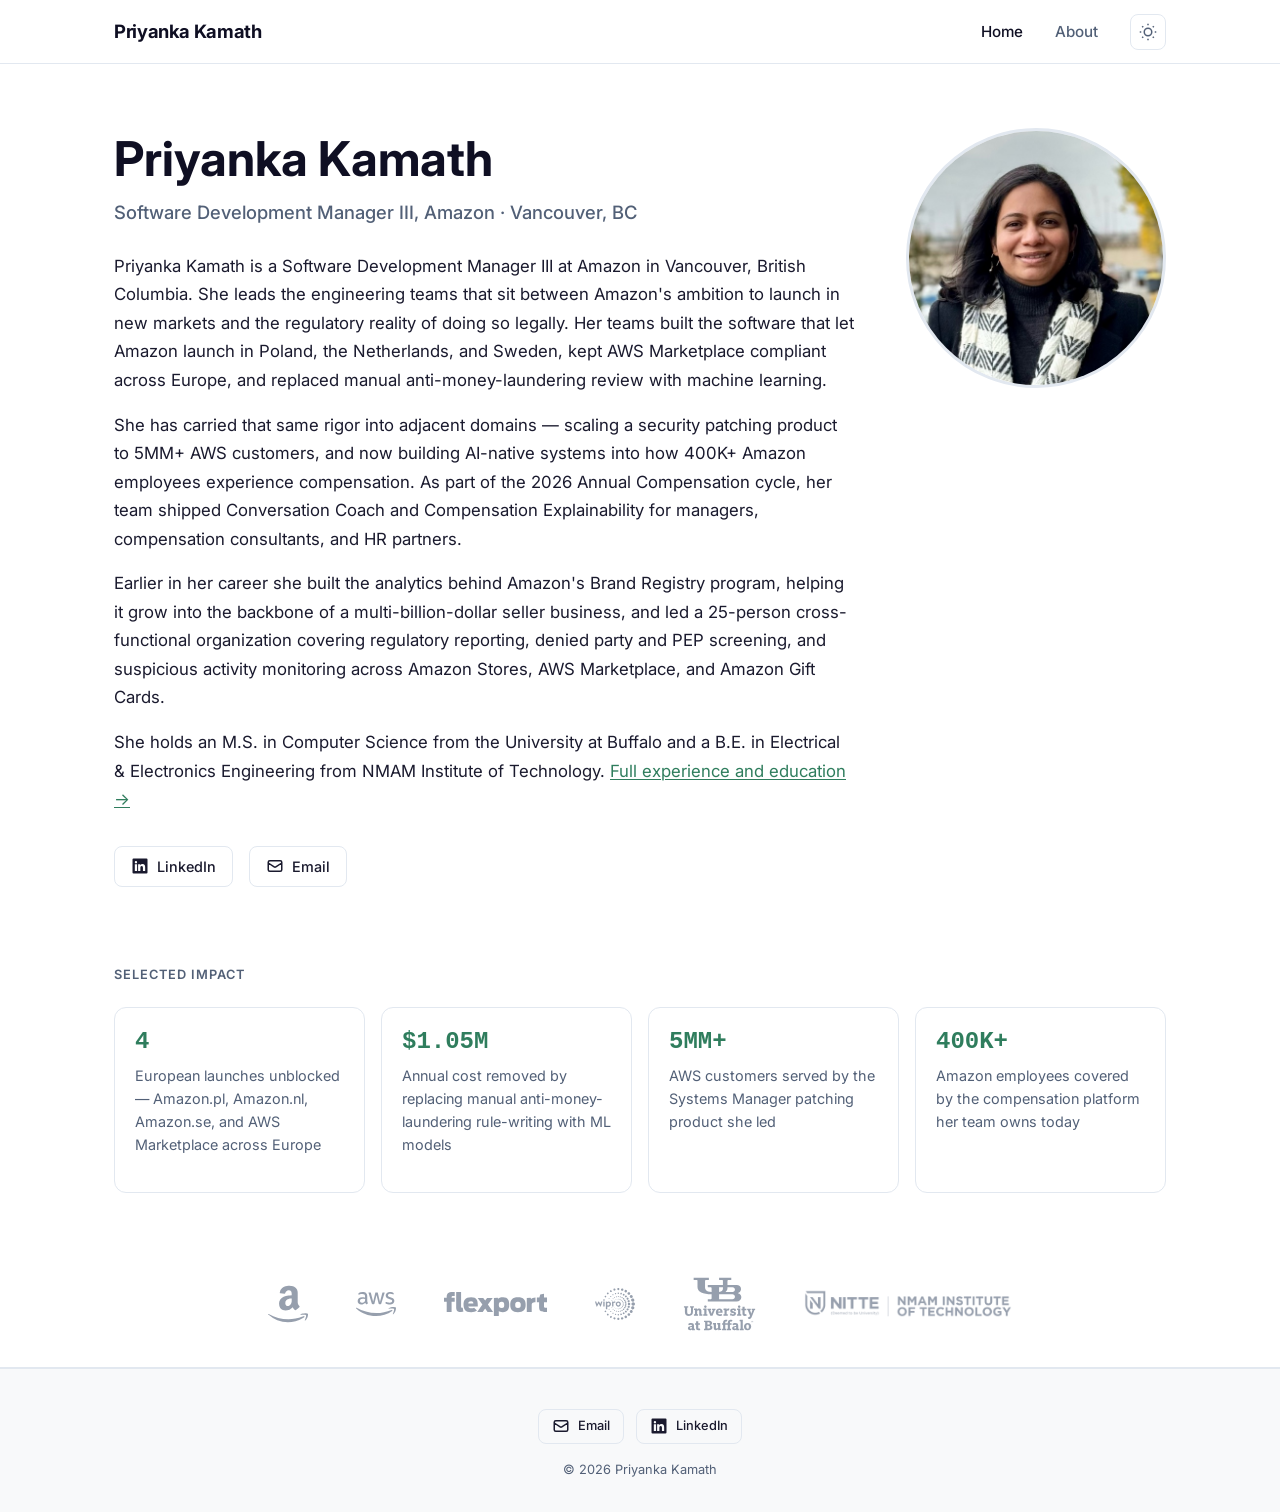
==== commit 38f4424c: "Add headshot and university logos, enlarge logo strip - headshot.jpg: square crop of the supplied HE" ====
--- a/index.html
+++ b/index.html
@@ -28,6 +28,11 @@
     <meta property="profile:first_name" content="Priyanka" />
     <meta property="profile:last_name" content="Kamath" />
     <meta name="twitter:card" content="summary" />
+    <meta property="og:image" content="https://priyankakamath91-cyber.github.io/headshot.jpg" />
+    <meta property="og:image:width" content="520" />
+    <meta property="og:image:height" content="520" />
+    <meta property="og:image:alt" content="Priyanka Kamath" />
+    <meta name="twitter:image" content="https://priyankakamath91-cyber.github.io/headshot.jpg" />
     <meta
       name="twitter:title"
       content="Priyanka Kamath — Engineering Manager at Amazon"
@@ -69,6 +74,7 @@
           "jobTitle": "Software Development Manager III",
           "description": "Software Development Manager III at Amazon in Vancouver, BC, leading engineering teams across regulatory and compliance software, AI-native compensation systems, cloud security patching, and large-scale data platforms.",
           "url": "https://priyankakamath91-cyber.github.io/",
+          "image": "https://priyankakamath91-cyber.github.io/headshot.jpg",
           "email": "mailto:kamathp@amazon.com",
           "worksFor": {
             "@type": "Organization",
@@ -248,22 +254,14 @@
               </a>
             </div>
           </div>
-          <!--
-            Drop a square headshot in the repo root (e.g. headshot.jpg) and
-            uncomment this block to show it beside the bio.
-
-          <picture>
-            <source srcset="headshot.webp" type="image/webp" />
-            <img
-              src="headshot.jpg"
-              alt="Priyanka Kamath"
-              class="hero-photo"
-              width="260"
-              height="260"
-              fetchpriority="high"
-            />
-          </picture>
-          -->
+          <img
+            src="headshot.jpg"
+            alt="Priyanka Kamath"
+            class="hero-photo"
+            width="260"
+            height="260"
+            fetchpriority="high"
+          />
         </section>
 
         <section class="section">
@@ -303,7 +301,6 @@
 
       <section class="logo-strip">
         <div class="container">
-          <h2 class="logo-strip-label">Where she has worked</h2>
           <div class="logo-strip-row">
             <span class="logo" role="img" aria-label="Amazon">
               <svg xmlns="http://www.w3.org/2000/svg" viewBox="0 0 24 24" fill="currentColor" aria-hidden="true">
@@ -326,6 +323,81 @@
               <path d="M15.5415 12.0352c0-.8754-.69-1.5851-1.541-1.5851-.8513 0-1.5415.7097-1.5415 1.585 0 .8757.6902 1.5854 1.5416 1.5854.851 0 1.541-.7097 1.541-1.5853zm-1.541.837c-.4373 0-.7927-.3755-.7927-.837 0-.4611.3554-.8366.7928-.8366.437 0 .7923.3755.7923.8366 0 .4615-.3554.837-.7923.837zm-9.5842-2.2084l-.9272 2.8733c-.0148.046-.0665.0835-.1152.0835h-.084c-.0484 0-.1064-.0352-.1287-.078l-.95-1.8242-.9496 1.8243c-.0225.0427-.0803.0779-.1289.0779h-.0842c-.0483 0-.1002-.0374-.115-.0835L.006 10.6638c-.0222-.0693.019-.126.0915-.126h.5677c.0483 0 .1002.0379.115.084l.4688 1.452.8047-1.5458c.0223-.0428.0804-.0779.1289-.0779H2.24c.0485 0 .1063.0351.1289.0779l.805 1.5458.4685-1.452c.0148-.0461.0667-.084.1152-.084h.5672c.0727 0 .1138.0567.0915.126zm1.368 2.7367a.1323.1323 0 01-.1321.1322h-.5726a.1321.1321 0 01-.132-.1322v-2.7304c0-.0729.059-.1322.132-.1322h.5726a.1323.1323 0 01.1322.1322v2.7304zm.7409-2.7305v4.3155c0 .0733.059.1322.1321.1322h.5725a.1318.1318 0 00.132-.1322v-1.497c.2426.085.5106.132.7927.132.8024 0 1.4531-.7097 1.4531-1.5853 0-.8754-.6507-1.5851-1.4531-1.5851-.394 0-.751.171-1.0127.4487l-.0002-.0004-.1018-.2777c-.0167-.0453-.07-.0829-.1183-.0829h-.2642a.1321.1321 0 00-.1321.1322zm.8365.9c.1376-.2239.3713-.3714.6373-.3714.4235 0 .7667.3746.7667.8366 0 .4622-.3432.837-.7667.837-.2396 0-.4599-.063-.6373-.1694V11.57zm3.5755 1.9627h-.5723a.1321.1321 0 01-.1321-.1321V10.67c0-.0729.059-.1322.1321-.1322h.2642c.0483 0 .1016.0376.1183.0829l.1018.2777s.3195-.4483.87-.4483c.5507 0 .6172.1897.5712.2947-.0463.1047-.1714.3878-.197.4454-.0254.058-.0903.099-.1772.0657-.087-.0335-.5128-.1723-.8469.2329v1.9118a.1323.1323 0 01-.1321.1321zm4.6893-10.3422a.704.704 0 01.8628-.4977.7043.7043 0 11-.3647 1.3607.7046.7046 0 01-.498-.863zm1.8466 2.7892a.5286.5286 0 01.1935.722.528.528 0 01-.7218.193.5281.5281 0 01-.1935-.7215.5281.5281 0 01.7218-.1935zm.664 10.9686a.5727.5727 0 010-.8099.5722.5722 0 01.8096 0 .5727.5727 0 010 .81.573.573 0 01-.8095 0zm-2.4577-7.377a.2423.2423 0 01-.4196-.2423.2422.2422 0 11.4196.2422zm-.4196 5.1001a.2423.2423 0 01.4196-.2422.2425.2425 0 01-.0888.331.2426.2426 0 01-.3308-.0888zm3.7296-2.6713a.517.517 0 11-.5169-.5169.517.517 0 01.517.5169zM17.816 3.8893a.7485.7485 0 111.2962.749.7485.7485 0 01-1.2962-.749zm-5.43 10.5742a.154.154 0 11.2666.154.154.154 0 01-.2666-.154zm2.8037-8.7912a.4842.4842 0 11.9354.2502.4843.4843 0 01-.593.3428.4844.4844 0 01-.3424-.593zM13.993 7.8486a.308.308 0 110-.6162.308.308 0 110 .6162zm0 1.0129a.1982.1982 0 11.0002.3962.1982.1982 0 01-.0002-.3962zm0-2.84a.4404.4404 0 110-.881.4404.4404 0 010 .881zm-1.6072 3.5154a.154.154 0 11.2102.0564.1537.1537 0 01-.2102-.0564zm1.6072 5.602a.1982.1982 0 11-.0001-.3963.1982.1982 0 010 .3964zm0 1.0127a.3081.3081 0 010 .6165.3081.3081 0 110-.6165zm3.4944-2.1381a.4399.4399 0 01.6014-.161.44.44 0 01.161.6013.4402.4402 0 01-.7624-.4403zm-3.4944 3.9655a.4404.4404 0 11-.0002.8808.4404.4404 0 01.0002-.8808zm9.5772-8.5426c.1383.5164-.168 1.0476-.6848 1.186-.5165.1383-1.0478-.1684-1.1861-.6849-.1386-.5164.1682-1.0475.6847-1.186.5165-.1384 1.0476.168 1.1862.6849zm-6.694 6.0018a.3963.3963 0 01.5602-.5607.396.396 0 010 .5602.3958.3958 0 01-.5602.0005zm.9736-4.4694a.484.484 0 01.3424-.5928.4841.4841 0 11.2507.9353.484.484 0 01-.593-.3425zm1.4076-2.7157a.6165.6165 0 01.6166 1.0676.6165.6165 0 01-.6166-1.0676zm-.3108-.3913a.5722.5722 0 01-.8095 0 .5725.5725 0 010-.8097.5722.5722 0 01.8095 0 .5725.5725 0 010 .8097zm-1.0968 5.1692a.4842.4842 0 01.9355.2509.4842.4842 0 11-.9355-.251zm-3.0186-5.4263a.3303.3303 0 01.4041-.2336.3303.3303 0 01-.1706.6381.3303.3303 0 01-.2335-.4045zm6.4676-.835c.4213-.2434.96-.0992 1.2031.3218a.8806.8806 0 11-1.5254.8808c-.2429-.421-.0987-.9596.3223-1.2027zm-3.049 2.777a.4401.4401 0 11-.7624.4402.4401.4401 0 11.7624-.4402zm1.3227.9608a.6606.6606 0 01.4667-.8089.6605.6605 0 01.342 1.2758.6605.6605 0 01-.8087-.467zm0 2.9854a.6603.6603 0 111.2756.3416.6602.6602 0 11-1.2756-.3416zm.8594-.7354a.7574.7574 0 11-.0002-1.5146.7574.7574 0 01.0002 1.5146zm-.6756-6.5149a.7921.7921 0 010-1.1207c.3095-.3095.8115-.31 1.1209 0a.7926.7926 0 01-1.1209 1.1207zm-3.2223 2.068a.3522.3522 0 11-.61-.3523.3522.3522 0 01.61.3522zm-.6387 5.5862a.2642.2642 0 01.3738-.0004.2646.2646 0 010 .3738.2638.2638 0 01-.3738 0 .2637.2637 0 010-.3734zm0-4.1666a.2642.2642 0 01.3738-.0004.2642.2642 0 11-.3738.0004zm.5146 3.9917a.2868.2868 0 01-.105-.391.2862.2862 0 01.3912-.1046.2863.2863 0 01-.2862.4956zm-.486 2.3203a.352.352 0 01.129-.4811.352.352 0 01.4811.1288.352.352 0 01-.1289.4811.3521.3521 0 01-.4811-.1288zm.877-5.659a.286.286 0 01-.1048.3909.2867.2867 0 01-.3911-.1049.2862.2862 0 01.4958-.286zm-.2485.9334a.3082.3082 0 11.5955-.1596.3082.3082 0 01-.5955.1596zm0 1.3668a.3083.3083 0 11.5953.1602.3083.3083 0 01-.5953-.1602zm.4008-.3467a.3366.3366 0 11.0001-.6731.3366.3366 0 01-.0001.6731zm.4832-3.7744a.3963.3963 0 11-.5602.5608.3963.3963 0 01.5602-.5608zm-7.416 11.4507a.573.573 0 01-.782.2096.5726.5726 0 01.5725-.9916.5725.5725 0 01.2096.782zM14.814 8.945a.2202.2202 0 11-.114.4253.2202.2202 0 01.114-.4254zm-2.5387 11.8366a.6164.6164 0 11-1.1908-.3189.6164.6164 0 011.1908.319zm2.5387-5.726a.2203.2203 0 01-.1138-.4255.22.22 0 11.1138.4254zm-.1604 5.8739a.6603.6603 0 01-.6604.6602.6603.6603 0 01-.6606-.6602c0-.3649.2959-.6608.6606-.6608.3647 0 .6604.296.6604.6608zm-1.4693-5.9217a.1767.1767 0 01-.1247-.2158.1766.1766 0 01.216-.1245.1761.1761 0 01-.0913.3403zm-.0712 1.3712a.2863.2863 0 11-.5526-.1478.2863.2863 0 01.5526.1478zm-2.795-2.2726a.2202.2202 0 01-.3812.2202.2195.2195 0 01.0805-.3005.2198.2198 0 01.3007.0803zm1.6704 1.8817a.2642.2642 0 11-.4578-.2638.2642.2642 0 01.4578.2638zm.0148-1.8253a.1321.1321 0 11-.1869-.1869.1328.1328 0 01.187 0 .1325.1325 0 010 .187zm-.9966.81a.242.242 0 11-.3423.342.2418.2418 0 010-.342.2417.2417 0 01.3423 0zm.0783 2.7563a.3518.3518 0 01-.4811.1289.3522.3522 0 11.4811-.1289zm9.7924.0285a.7926.7926 0 010 1.121c-.3094.3097-.8114.3093-1.121 0-.3097-.3094-.3095-.8114 0-1.121a.793.793 0 011.121 0zm-1.6198-2.0103a.6169.6169 0 01-.2255-.8423.6168.6168 0 01.842-.2255.6165.6165 0 01-.6166 1.0678zm3.2445 1.1612c-.243.4214-.7818.5656-1.203.3223-.4211-.243-.5653-.7816-.3224-1.2026.2437-.4211.782-.5655 1.203-.3224.4213.2433.5657.7816.3224 1.2027zm-7.2666-.2796a.33.33 0 11-.1706-.638.3301.3301 0 01.1706.638zM24 12c0 .584-.4735 1.058-1.058 1.058-.5843 0-1.0578-.474-1.0578-1.058 0-.5842.4735-1.0579 1.0579-1.0579S24 11.4159 24 12.0001zm-.4297 2.564c-.1386.5164-.6697.8233-1.1862.685-.5165-.1387-.8233-.6698-.6847-1.1862.1383-.5169.6696-.8234 1.1861-.685.5169.1386.8231.6697.6848 1.1861zm-6.583 5.881a.7044.7044 0 11-1.3608.3643.7042.7042 0 01.4981-.8625.7043.7043 0 01.8628.4981zm2.1248-1.0825a.748.748 0 01-.274 1.0221.7482.7482 0 01-1.0222-.2738.748.748 0 01.2738-1.0224.7484.7484 0 011.0224.274zm-3.9225-1.0344a.4843.4843 0 11.9355-.2507.4843.4843 0 01-.9355.2507zm2.2835-.3077a.5284.5284 0 11-.5284-.9153.5284.5284 0 01.5284.9153zm-4.761.2798a.3963.3963 0 01-.7655-.205.396.396 0 01.4853-.2803.3964.3964 0 01.2802.4853zm-.8958-8.2762a.132.132 0 11.1868-.1869.132.132 0 01-.1868.1869zm.0754-1.651a.2643.2643 0 01-.2643-.4576.2642.2642 0 01.2643.4576zm-.8072-4.8355a.6164.6164 0 111.1905-.3188.6164.6164 0 01-1.1905.3188zm-.847 6.0555a.22.22 0 11-.2201.3812.2195.2195 0 01-.0806-.3004.22.22 0 01.3006-.0808zm.7691-.908a.2423.2423 0 01-.3423.3426.2423.2423 0 01.3423-.3426zm-.5319-2.0617a.3524.3524 0 01.6102-.352.3522.3522 0 01-.6102.352zm2.8578-3.5523c0-.3648.2959-.6608.6606-.6608.3647 0 .6604.296.6604.6608a.6606.6606 0 01-.6604.6607.6608.6608 0 01-.6606-.6607zm-.1483 5.9215a.1761.1761 0 11.091.3404.1761.1761 0 01-.091-.3404zm-.9575-3.5729a.3964.3964 0 01.2053.7657.3962.3962 0 01-.4854-.2802.3966.3966 0 01.28-.4855zm.5358 1.9992a.2863.2863 0 11.148.553.2863.2863 0 01-.148-.553zM9.0292 4.5596a.5724.5724 0 01.2094-.7818.5725.5725 0 01.5724.9914.572.572 0 01-.7818-.2096zm-.37 10.5048a.2643.2643 0 11-.458.264.2643.2643 0 01.458-.264zM4.9193 9.4585a.462.462 0 01.566-.3267.462.462 0 01.327.5658.4621.4621 0 01-.5661.3271.4624.4624 0 01-.327-.5662zm.9001-2.1691a.4843.4843 0 11.1772.6616.4845.4845 0 01-.1772-.6616zm2.2292 10.6412a.528.528 0 010 .7472.5286.5286 0 01-.7473 0 .5285.5285 0 010-.7472.5282.5282 0 01.7473 0zM6.676 16.2091a.4842.4842 0 11-.8386.4845.4842.4842 0 01.8386-.4845zm.6255-10.1393a.5285.5285 0 010-.7472.5286.5286 0 01.7473 0 .528.528 0 010 .7472.5282.5282 0 01-.7473 0zM9.6679 7.689a.3086.3086 0 01-.436 0 .3085.3085 0 010-.4362.3086.3086 0 01.436 0 .3085.3085 0 010 .4362zm0 8.6225a.3082.3082 0 11-.4359.4359.3082.3082 0 01.4359-.436zM8.2015 8.6719a.2642.2642 0 11.4574.2642.2642.2642 0 01-.4574-.2642z" />
               </svg>
             </span>
+            <span class="logo logo-tall" role="img" aria-label="University at Buffalo">
+              <svg xmlns="http://www.w3.org/2000/svg" viewBox="0 0 360 266" fill="currentColor" aria-hidden="true">
+              <path d="M268.9,78.6c0.8-0.1,1.5-0.3,2.3-0.4c1.6-0.4,3.2-1,4.6-1.8c6.1-3.4,10.2-9.9,10.2-17.3
+		c0-12.2-10.4-19.8-21.3-19.8H219V19.7c0-3.2,1.3-5,4.5-5h14.3V3.2h-60v11.4h14.4c3.3,0,4.5,1.8,4.5,5v19.7h-74.6v11.4h13.6
+		c3.2,0,5.2,1.8,5.2,5.1v18.1c-28-0.1-32.3-12.5-32.3-24.2V19.5c0-3.2,1.3-5,4.5-5h14.4V3.2h-75v11.4h14.4c3.3,0,4.5,1.8,4.5,5v29.7
+		c0,25.2,26.6,35.8,69.5,35.8v19.7c0,3.3-2,5.1-5.2,5.1h-13.6v11.3h142.6c11.6,0,22.6-8.2,22.6-21.1c0-8.2-4.7-15.3-11.5-18.8
+		c-1.4-0.7-3-1.3-4.6-1.7c-0.7-0.2-1.5-0.3-2.3-0.4C268.5,79.1,268.5,78.7,268.9,78.6L268.9,78.6z M219,55.4v-4.8h25.4
+		c6.4,0,11.5,5.2,11.5,11.5c0,6.4-5.2,11.5-11.5,11.5h-34.9C216.1,68.7,219,61.4,219,55.4L219,55.4z M177.8,50.6h18.9v6.2
+		c0,7.1-4.5,17-18.9,17V50.6L177.8,50.6z M243.5,109.8h-65.7V85h65.7c6.8,0,12.4,5.5,12.4,12.4S250.4,109.8,243.5,109.8L243.5,109.8
+		z" />
+              <path d="M338.5,156.2v6.8c0.6,0.2,2.1,0.4,3.6,0.6l-3.5,10c-0.8,2.1-1.8,4.9-2.3,7h-0.1c-0.4-2-1.3-4.9-2.1-7l-3.6-9.9
+		c1.3-0.1,2.6-0.4,3.2-0.6v-6.9H316v6.8c0.7,0.2,2,0.4,3.5,0.6l10.6,27.2l-0.9,2.4c-1.7,4.5-3.5,5.6-10.1,5.4l3.4,8.7
+		c9.8,0.1,13.5-4.6,16.9-13.2l12.1-30.4c1.6-0.1,3-0.4,3.8-0.6v-6.9L338.5,156.2L338.5,156.2z" />
+              <path d="M9.4,172.4v-21.2c-1.8,0-3.7-0.3-4.7-0.6v-6.7h21v6.7c-1,0.3-3.2,0.6-5,0.6v21c0,7.5,2.7,10.8,9.6,10.8
+		c6.5,0,9.1-3.8,9.1-10.3v-21.5c-1.8,0-4-0.3-4.9-0.6v-6.7h19.2v6.7c-1,0.3-3,0.6-4.6,0.6v20.1c0,13.2-6.2,20.3-19.5,20.3
+		C15.8,191.6,9.4,184.8,9.4,172.4L9.4,172.4z" />
+              <path d="M54,184c1.1-0.3,3.4-0.7,5-0.7v-19.9c-1.9-0.2-3.7-0.3-5-0.3v-6.8c2.6-0.3,8.6-0.6,15.7-0.6l-0.3,5h0.1
+		c2.1-2.8,5.4-5.4,10.8-5.4c7.6,0,10.4,4.9,10.4,11.3v16.6c1.5,0,3.6,0.4,4.6,0.7v6.7H80v-22c0-3.2-1.2-4.6-4.2-4.6
+		c-2.8,0-5.1,2.2-6.2,3.7v15.7c1.7,0.1,3.5,0.4,4.3,0.7v6.7h-20L54,184L54,184z" />
+              <path d="M99.9,184c1.1-0.3,3.4-0.7,5-0.7v-19.9c-1.9-0.2-3.7-0.3-5-0.3v-6.8c2.6-0.3,8.7-0.6,16.2-0.6l-0.4,5.7v21.9
+		c1.5,0,3.7,0.4,4.6,0.7v6.7H99.9V184L99.9,184z M104,145.9c0-3.3,2.6-6.1,6.3-6.1c3.7,0,6.3,2.7,6.3,6.1c0,3.3-2.6,6.2-6.3,6.2
+		C106.6,152.1,104,149.2,104,145.9L104,145.9z" />
+              <path d="M124.2,163.6c-1.5-0.2-2.8-0.4-3.5-0.6v-6.8h17.7v6.8c-0.6,0.2-2,0.4-3.2,0.6l3.6,10c0.8,2.1,1.8,4.9,2.1,6.9
+		h0.1c0.4-2,1.4-4.8,2.2-6.9l3.6-10c-1.5-0.1-3-0.4-3.6-0.6v-6.8H160v6.8c-0.8,0.2-2.2,0.5-3.8,0.6l-10.8,27.1h-10.7L124.2,163.6
+		L124.2,163.6z" />
+              <path d="M161.8,174c0-11.8,7.2-18.6,18.1-18.6c10.1,0,15,6.5,15,16.1c0,1.1-0.1,3.4-0.2,4.6h-21.5
+		c0.3,4.8,3.2,7.9,8.4,7.9c4.4,0,6.9-1.2,8.7-2.2l3.2,6.4c-2.5,1.5-6.4,3.4-13.4,3.4C168.5,191.6,161.8,185.1,161.8,174L161.8,174z
+		 M184.4,169.5c-0.1-4.1-1.5-7.2-5.1-7.2c-3.9,0-5.9,2.7-6.3,7.2H184.4L184.4,169.5z" />
+              <path d="M199.5,184c1.1-0.3,3.4-0.7,5-0.7v-19.9c-1.9-0.2-3.7-0.3-5-0.3v-6.8c2.6-0.3,8.7-0.6,15.8-0.6l-0.4,5.8h0.1
+		c1.4-2.8,4.6-6.3,8.7-6.3c2.7,0,4.2,0.6,5,1.1l-2.5,9.2c-0.6-0.4-1.9-1-3.9-1c-3.8,0-6.3,2.8-7.2,4.4v14.3c1.7,0,4.6,0.4,5.6,0.7
+		v6.7h-21.2L199.5,184L199.5,184z" />
+              <path d="M232.3,189v-9.4h7.4c0.1,0.2,0.4,3.2,0.4,3.7c1.8,0.4,3.7,0.8,5.7,0.8c3.7,0,5.5-1,5.5-2.9
+		c0-2.4-3.4-3-7.3-3.9c-5.3-1.3-11.4-3.2-11.4-11.2c0-7,5.2-10.7,14.4-10.7c6.1,0,11.3,1.3,13,2.3v9.3h-7.5
+		c-0.1-0.7-0.3-2.3-0.4-3.6c-1.5-0.4-3.2-0.6-4.8-0.6c-3.5,0-5.2,0.8-5.2,2.8c0,2.4,3.8,2.9,8,3.9c5.2,1.3,11,3.2,11,10.6
+		c0,7.5-6.1,11.5-15.3,11.5C240,191.6,234.6,190.4,232.3,189L232.3,189z" />
+              <path d="M266.4,184c1.1-0.3,3.4-0.7,5-0.7v-19.9c-1.9-0.2-3.7-0.3-5-0.3v-6.8c2.6-0.3,8.7-0.6,16.2-0.6l-0.4,5.6v21.9
+		c1.5,0,3.7,0.4,4.6,0.7v6.7h-20.4L266.4,184L266.4,184z M270.4,145.9c0-3.3,2.6-6.1,6.3-6.1c3.7,0,6.3,2.7,6.3,6.1
+		c0,3.3-2.6,6.2-6.3,6.2C273,152.1,270.4,149.2,270.4,145.9L270.4,145.9z" />
+              <path d="M310.9,182.2c-0.8,0.4-2.2,0.9-3.8,0.9c-2.4,0-3.5-1.3-3.5-4.7v-14.3h8.4v-7.9h-8.4v-9.9H293v9.9h-5.2v7.9h5.2
+		v16.2c0,6.8,2.8,11.3,11.7,11.3c4.4,0,7.5-1.1,9.1-2L310.9,182.2L310.9,182.2z" />
+              <path d="M24.1,252.9c0-8.7,8.4-12.1,18.4-12.1h1.1v-2.1c0-2.7-1.3-4-5.3-4c-3.9,0-7.2,1.8-8.9,3.2l-4.3-6.2
+		c2.5-2.3,7.5-5.1,14.4-5.1c10.1,0,14.7,3.7,14.7,13.2v11.7c0,1.3,0,2.4,0.1,3.4c1.8,0.1,3.3,0.2,4.2,0.2v6.8
+		c-2.4,0.2-7.4,0.4-13.8,0.4c-0.3-0.8-0.5-2.7-0.6-4H44c-1.5,2-4.8,4.4-9.4,4.4C28.9,262.7,24.1,259.2,24.1,252.9L24.1,252.9z
+		 M43.6,252.9v-6.1h-1.1c-5.1,0-8.3,1.4-8.3,5c0,2.5,1.8,3.5,3.9,3.5C40.8,255.3,42.5,254.2,43.6,252.9L43.6,252.9z" />
+              <path d="M64.5,251.5v-16.2h-5.2v-7.9h5.2v-9.9h10.6v9.9h8.4v7.9h-8.4v14.3c0,3.4,1.1,4.7,3.5,4.7c2,0,3.7-0.8,4.4-1.2
+		l2.3,7.7c-1.5,0.8-4.6,2-9.1,2C67.3,262.7,64.5,258.3,64.5,251.5L64.5,251.5z" />
+              <path d="M103.5,255.2c1.2-0.4,3.9-0.7,5.6-0.7v-32.1c-1.7,0-4.5-0.4-5.6-0.7V215h23.1c8.7,0,16.5,2.7,16.5,11.6
+		c0,6.5-3.7,9.6-8.8,10.9v0.1c5.5,0.8,10.7,4.3,10.7,11.2c0,9.5-7.9,13-18.6,13h-22.9V255.2L103.5,255.2z M120.3,234.3h4.7
+		c4.8,0,6.8-1.9,6.8-5.8c0-3.7-2.2-5.6-6.5-5.6h-5V234.3L120.3,234.3z M120.3,253.9h5.5c5.1,0,7.6-1.8,7.6-6.1
+		c0-4.1-2.3-6.1-7.2-6.1h-5.9L120.3,253.9L120.3,253.9z" />
+              <path d="M151.7,251.5v-16.9c-1.8-0.2-3.1-0.3-4.4-0.3v-6.8c2.6-0.3,8.2-0.6,15.5-0.6l-0.4,5.6v16.9
+		c0,3.2,1.1,4.6,4.1,4.6c2.8,0,5.1-2.2,6.2-3.7v-15.9c-1.9-0.2-3.4-0.3-4.7-0.3v-6.8c2.6-0.3,8.6-0.6,15.8-0.6l-0.4,5.6v19
+		c0,1.2,0,2.3,0.1,3.2c1.8,0.1,3.5,0.2,4.5,0.2v6.8c-2.4,0.2-7.5,0.4-14.1,0.4c-0.4-1.1-0.7-3.9-0.8-5.2H173
+		c-2.2,2.8-5.3,5.6-10.9,5.6C154.5,262.7,151.7,257.9,151.7,251.5L151.7,251.5z" />
+              <path d="M242.1,252.9c0-8.7,8.4-12.1,18.4-12.1h1.1v-2.1c0-2.7-1.3-4-5.3-4c-3.9,0-7.2,1.8-8.9,3.2l-4.3-6.2
+		c2.5-2.3,7.5-5.1,14.4-5.1c10.1,0,14.7,3.7,14.7,13.2v11.7c0,1.3,0,2.4,0.1,3.4c1.8,0.1,3.2,0.2,3.2,0.2v6.8
+		c-2.4,0.2-6.4,0.4-12.8,0.4c-0.3-0.8-0.5-2.7-0.6-4H262c-1.5,2-4.8,4.4-9.4,4.4C246.9,262.7,242.1,259.2,242.1,252.9L242.1,252.9z
+		 M261.7,252.9v-6.1h-1.1c-5.1,0-8.3,1.4-8.3,5c0,2.5,1.8,3.5,3.9,3.5C258.9,255.3,260.5,254.2,261.7,252.9L261.7,252.9z" />
+              <path d="M279.4,255.2c1.1-0.3,2.9-0.7,4.4-0.7v-35.9c-1.9-0.2-3.7-0.4-4.9-0.4v-6.7c2.6-0.3,8.7-0.6,16-0.6l-0.4,5.6
+		v37.9c1.5,0,3.7,0.4,4.6,0.7v6.7h-19.7V255.2L279.4,255.2z" />
+              <path d="M300.5,244.8c0-9.1,5.6-18.3,17.7-18.3s17.7,8.6,17.7,17.9c0,8.9-5.6,18.3-17.7,18.3
+		C306,262.7,300.5,254.1,300.5,244.8L300.5,244.8z M324.5,244.8c0-6.1-1.6-10.5-6.5-10.5c-4.8,0-6.2,4.1-6.2,10.1
+		c0,6.1,1.7,10.5,6.5,10.5C323.2,254.9,324.5,250.9,324.5,244.8L324.5,244.8z" />
+              <path d="M236.5,218.8c2.6,0,4.2,0.7,4.9,1l2.4-7.6c-1-0.6-3.7-1.8-9.2-1.8c-8.9,0-13.8,5.7-13.8,14v3h-12.7v-2.5
+		c0-4,1.5-6.1,4.8-6.1c1.2,0,2.2,0.2,2.9,0.4c0.6-2.8,1.8-5.3,3.5-7.3l0,0c-1.3-0.7-4.3-1.5-8.4-1.5c-8.6,0-13.4,5.7-13.4,14v3h-5
+		v7.9h5v19.2c-1.6,0-3.9,0.4-5,0.7v6.7H213v-6.7c-0.9-0.3-3.3-0.7-4.8-0.7v-19.8h12.5v19.8c-1.7,0-3.5,0.4-4.5,0.7v6.7h20l1-6.7
+		c-0.9-0.3-4.4-0.7-5.9-0.7v-19.2h8.1v-7.9h-8.1v-2.5C231.4,220.9,232.8,218.8,236.5,218.8L236.5,218.8z" />
+              <path d="M336,219.9c0-1.3,0.5-2.5,1.4-3.4s2.1-1.4,3.4-1.4s2.5,0.5,3.4,1.4s1.4,2.1,1.4,3.4c0,1.3-0.5,2.5-1.4,3.4
+		s-2.1,1.4-3.4,1.4s-2.5-0.5-3.4-1.4S336,221.2,336,219.9L336,219.9z M337,219.9c0,1,0.4,1.9,1.1,2.7c0.7,0.7,1.6,1.1,2.6,1.1
+		s1.9-0.4,2.6-1.1c0.7-0.7,1.1-1.6,1.1-2.7c0-1-0.4-1.9-1.1-2.7c-0.7-0.7-1.6-1.1-2.6-1.1s-1.9,0.4-2.6,1.1
+		C337.4,217.9,337,218.8,337,219.9L337,219.9z M341.4,222.2l-1-1.5h-0.1v1.5H339v-4.7h2c1,0,1.6,0.7,1.6,1.6c0,0.7-0.4,1.3-1.1,1.5
+		l1.2,1.6L341.4,222.2L341.4,222.2z M340.2,219.7h0.7c0.3,0,0.5-0.3,0.5-0.6c0-0.2-0.2-0.5-0.5-0.5h-0.8L340.2,219.7L340.2,219.7z" />
+              </svg>
+            </span>
+            <span class="logo logo-mask logo-nmamit" role="img" aria-label="NMAM Institute of Technology"></span>
           </div>
         </div>
       </section>
--- a/css/style.css
+++ b/css/style.css
@@ -257,7 +257,7 @@
   display: grid;
   grid-template-columns: 1fr;
   gap: 2rem;
-  align-items: center;
+  align-items: start;
   padding: 4rem 0 1rem;
 }
 
@@ -282,11 +282,8 @@
   margin-bottom: 0;
 }
 
-.hero picture {
+.hero-photo {
   justify-self: center;
-}
-
-.hero-photo {
   width: 220px;
   height: 220px;
   border-radius: 50%;
@@ -517,18 +514,9 @@
 /* ---- Logo / affiliation strip ---- */
 
 .logo-strip {
-  padding: 1.5rem 0;
+  padding: 2.25rem 0;
   text-align: center;
   border-bottom: 1px solid var(--color-border);
-}
-
-.logo-strip-label {
-  font-size: 0.8rem;
-  font-weight: 500;
-  text-transform: uppercase;
-  letter-spacing: 0.08em;
-  color: var(--color-text-muted);
-  margin-bottom: 1.25rem;
 }
 
 .logo-strip-row {
@@ -536,7 +524,7 @@
   flex-wrap: wrap;
   justify-content: center;
   align-items: center;
-  gap: 1rem 2.5rem;
+  gap: 1.5rem 3rem;
 }
 
 .logo {
@@ -555,14 +543,38 @@
 }
 
 .logo svg {
-  height: 30px;
+  height: 40px;
   width: auto;
   display: block;
 }
 
 /* Wordmarks are much wider than they are tall */
 .logo-wide svg {
-  height: 18px;
+  height: 24px;
+}
+
+/* Stacked lockups need extra height to stay legible */
+.logo-tall svg {
+  height: 54px;
+}
+
+/* Raster wordmarks are tinted with the current text color so they behave
+   like the inline SVGs in both themes. */
+.logo-mask {
+  background: currentColor;
+  -webkit-mask-repeat: no-repeat;
+  mask-repeat: no-repeat;
+  -webkit-mask-position: center;
+  mask-position: center;
+  -webkit-mask-size: contain;
+  mask-size: contain;
+}
+
+.logo-nmamit {
+  width: 208px;
+  height: 29px;
+  -webkit-mask-image: url("../assets/logos/nmamit.png");
+  mask-image: url("../assets/logos/nmamit.png");
 }
 
 /* ---- Footer ---- */
@@ -648,11 +660,8 @@
     padding: 4rem 0 2rem;
   }
 
-  .hero picture {
+  .hero-photo {
     justify-self: end;
-  }
-
-  .hero-photo {
     width: 260px;
     height: 260px;
   }
@@ -732,11 +741,20 @@
   }
 
   .logo svg {
-    height: 24px;
+    height: 30px;
   }
 
   .logo-wide svg {
-    height: 15px;
+    height: 19px;
+  }
+
+  .logo-tall svg {
+    height: 42px;
+  }
+
+  .logo-nmamit {
+    width: 158px;
+    height: 22px;
   }
 }
 
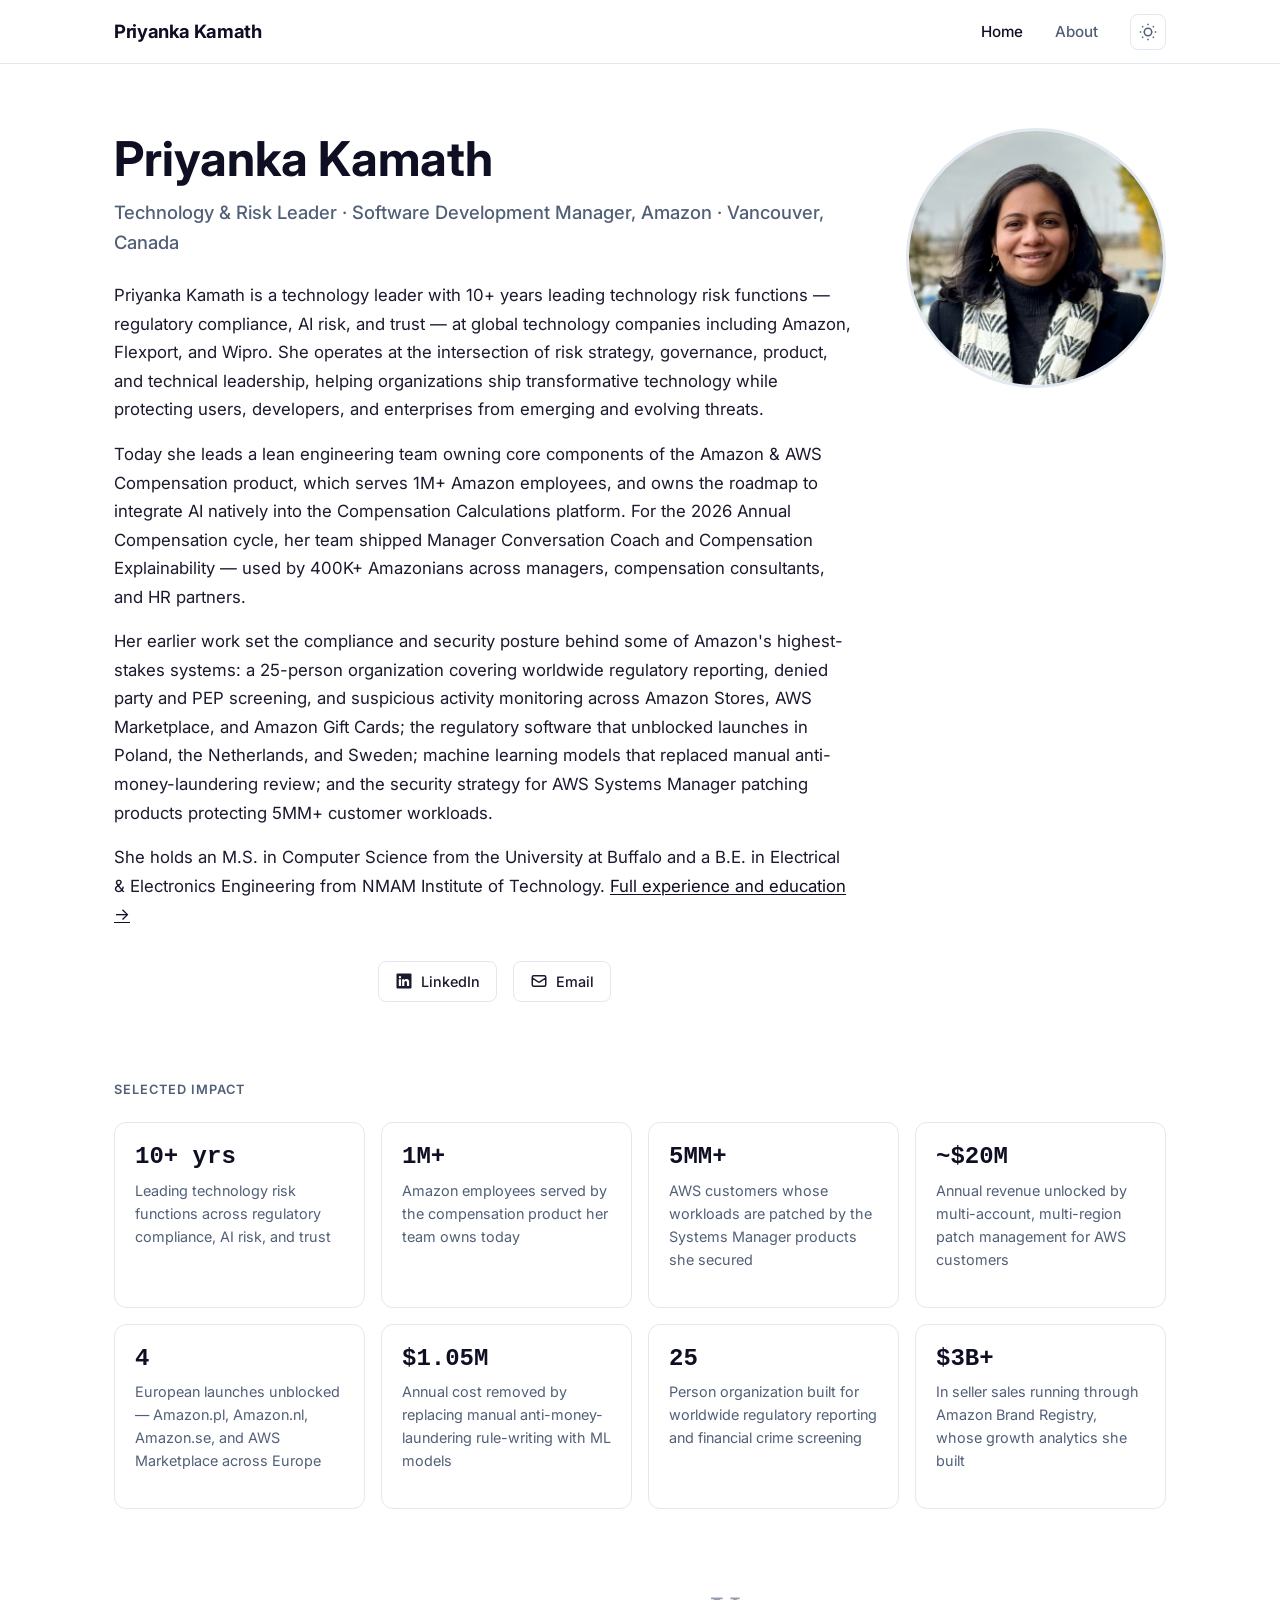
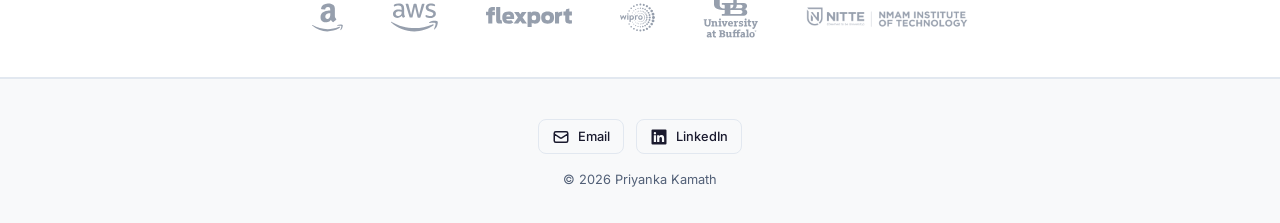
==== commit 6672d677: "Reposition site around technology risk leadership; go monochrome Content: - Lead with the profession" ====
--- a/index.html
+++ b/index.html
@@ -3,12 +3,13 @@
   <head>
     <meta charset="utf-8" />
     <meta name="viewport" content="width=device-width, initial-scale=1" />
-    <title>Priyanka Kamath &mdash; Engineering Manager at Amazon</title>
+    <title>Priyanka Kamath &mdash; Technology &amp; Risk Leader at Amazon</title>
     <meta
       name="description"
-      content="Priyanka Kamath is a Software Development Manager III at Amazon in Vancouver, BC. She leads engineering teams across regulatory and compliance software, AI-native compensation systems, cloud security patching, and large-scale data platforms."
+      content="Priyanka Kamath is a technology leader with 10+ years leading technology risk functions — regulatory compliance, AI risk, and trust — at Amazon, Flexport, and Wipro. She works at the intersection of risk strategy, governance, product, and technical leadership."
     />
     <meta name="author" content="Priyanka Kamath" />
+    <meta name="google-site-verification" content="6OtKJRxH6ucrRMxqPIVcucv8c31bICp3nuFuEhG3sII" />
     <meta
       name="robots"
       content="index, follow, max-snippet:-1, max-image-preview:large"
@@ -18,11 +19,11 @@
     <meta property="og:site_name" content="Priyanka Kamath" />
     <meta
       property="og:title"
-      content="Priyanka Kamath — Engineering Manager at Amazon"
+      content="Priyanka Kamath — Technology &amp; Risk Leader at Amazon"
     />
     <meta
       property="og:description"
-      content="Software Development Manager III at Amazon, leading engineering teams across regulatory compliance, AI-native compensation systems, and cloud security."
+      content="Technology leader with 10+ years across regulatory compliance, AI risk, and trust — working at the intersection of risk strategy, governance, product, and technical leadership."
     />
     <meta property="og:url" content="https://priyankakamath91-cyber.github.io/" />
     <meta property="profile:first_name" content="Priyanka" />
@@ -35,11 +36,11 @@
     <meta name="twitter:image" content="https://priyankakamath91-cyber.github.io/headshot.jpg" />
     <meta
       name="twitter:title"
-      content="Priyanka Kamath — Engineering Manager at Amazon"
+      content="Priyanka Kamath — Technology &amp; Risk Leader at Amazon"
     />
     <meta
       name="twitter:description"
-      content="Software Development Manager III at Amazon, leading engineering teams across regulatory compliance, AI-native compensation systems, and cloud security."
+      content="Technology leader with 10+ years across regulatory compliance, AI risk, and trust — working at the intersection of risk strategy, governance, product, and technical leadership."
     />
     <meta name="theme-color" content="#ffffff" media="(prefers-color-scheme: light)" />
     <meta name="theme-color" content="#0f172a" media="(prefers-color-scheme: dark)" />
@@ -71,8 +72,8 @@
           "name": "Priyanka Kamath",
           "givenName": "Priyanka",
           "familyName": "Kamath",
-          "jobTitle": "Software Development Manager III",
-          "description": "Software Development Manager III at Amazon in Vancouver, BC, leading engineering teams across regulatory and compliance software, AI-native compensation systems, cloud security patching, and large-scale data platforms.",
+          "jobTitle": "Software Development Manager",
+          "description": "Technology leader with 10+ years leading technology risk functions — regulatory compliance, AI risk, and trust — at global technology companies including Amazon, Flexport, and Wipro. She operates at the intersection of risk strategy, governance, product, and technical leadership.",
           "url": "https://priyankakamath91-cyber.github.io/",
           "image": "https://priyankakamath91-cyber.github.io/headshot.jpg",
           "email": "mailto:kamathp@amazon.com",
@@ -101,11 +102,14 @@
           ],
           "sameAs": ["https://www.linkedin.com/in/priyankakh/"],
           "knowsAbout": [
+            "Technology Risk Management",
+            "Regulatory Compliance",
+            "AI Risk and Trust",
+            "Governance and Risk Strategy",
+            "Anti-Money Laundering Systems",
+            "Cloud Security",
             "Engineering Management",
-            "Regulatory and Compliance Engineering",
-            "Anti-Money Laundering Systems",
             "Machine Learning",
-            "Cloud Security",
             "Compensation Systems",
             "Data Platforms"
           ]
@@ -176,36 +180,40 @@
           <div class="hero-text">
             <h1>Priyanka Kamath</h1>
             <p class="hero-title">
-              Software Development Manager III, Amazon &middot; Vancouver, BC
+              Technology &amp; Risk Leader &middot; Software Development
+              Manager, Amazon &middot; Vancouver, Canada
             </p>
             <div class="hero-bio content">
               <p>
-                Priyanka Kamath is a Software Development Manager III at Amazon
-                in Vancouver, British Columbia. She leads the engineering teams
-                that sit between Amazon's ambition to launch in new markets and
-                the regulatory reality of doing so legally. Her teams built the
-                software that let Amazon launch in Poland, the Netherlands, and
-                Sweden, kept AWS Marketplace compliant across Europe, and
-                replaced manual anti-money-laundering review with machine
-                learning.
+                Priyanka Kamath is a technology leader with 10+ years leading
+                technology risk functions &mdash; regulatory compliance, AI risk,
+                and trust &mdash; at global technology companies including
+                Amazon, Flexport, and Wipro. She operates at the intersection of
+                risk strategy, governance, product, and technical leadership,
+                helping organizations ship transformative technology while
+                protecting users, developers, and enterprises from emerging and
+                evolving threats.
               </p>
               <p>
-                She has carried that same rigor into adjacent domains — scaling
-                a security patching product to 5MM+ AWS customers, and now
-                building AI-native systems into how 400K+ Amazon employees
-                experience compensation. As part of the 2026 Annual Compensation
-                cycle, her team shipped Conversation Coach and Compensation
-                Explainability for managers, compensation consultants, and HR
-                partners.
+                Today she leads a lean engineering team owning core components
+                of the Amazon &amp; AWS Compensation product, which serves 1M+
+                Amazon employees, and owns the roadmap to integrate AI natively
+                into the Compensation Calculations platform. For the 2026 Annual
+                Compensation cycle, her team shipped Manager Conversation Coach
+                and Compensation Explainability &mdash; used by 400K+ Amazonians
+                across managers, compensation consultants, and HR partners.
               </p>
               <p>
-                Earlier in her career she built the analytics behind Amazon's
-                Brand Registry program, helping it grow into the backbone of a
-                multi-billion-dollar seller business, and led a 25-person
-                cross-functional organization covering regulatory reporting,
-                denied party and PEP screening, and suspicious activity
-                monitoring across Amazon Stores, AWS Marketplace, and Amazon
-                Gift Cards.
+                Her earlier work set the compliance and security posture behind
+                some of Amazon's highest-stakes systems: a 25-person
+                organization covering worldwide regulatory reporting, denied
+                party and PEP screening, and suspicious activity monitoring
+                across Amazon Stores, AWS Marketplace, and Amazon Gift Cards;
+                the regulatory software that unblocked launches in Poland, the
+                Netherlands, and Sweden; machine learning models that replaced
+                manual anti-money-laundering review; and the security strategy
+                for AWS Systems Manager patching products protecting 5MM+
+                customer workloads.
               </p>
               <p>
                 She holds an M.S. in Computer Science from the University at
@@ -268,6 +276,34 @@
           <h2 class="section-label">Selected impact</h2>
           <div class="stat-grid">
             <div class="stat">
+              <div class="stat-value">10+ yrs</div>
+              <p class="stat-desc">
+                Leading technology risk functions across regulatory compliance,
+                AI risk, and trust
+              </p>
+            </div>
+            <div class="stat">
+              <div class="stat-value">1M+</div>
+              <p class="stat-desc">
+                Amazon employees served by the compensation product her team
+                owns today
+              </p>
+            </div>
+            <div class="stat">
+              <div class="stat-value">5MM+</div>
+              <p class="stat-desc">
+                AWS customers whose workloads are patched by the Systems Manager
+                products she secured
+              </p>
+            </div>
+            <div class="stat">
+              <div class="stat-value">~$20M</div>
+              <p class="stat-desc">
+                Annual revenue unlocked by multi-account, multi-region patch
+                management for AWS customers
+              </p>
+            </div>
+            <div class="stat">
               <div class="stat-value">4</div>
               <p class="stat-desc">
                 European launches unblocked — Amazon.pl, Amazon.nl, Amazon.se,
@@ -282,17 +318,17 @@
               </p>
             </div>
             <div class="stat">
-              <div class="stat-value">5MM+</div>
-              <p class="stat-desc">
-                AWS customers served by the Systems Manager patching product she
-                led
-              </p>
-            </div>
-            <div class="stat">
-              <div class="stat-value">400K+</div>
-              <p class="stat-desc">
-                Amazon employees covered by the compensation platform her team
-                owns today
+              <div class="stat-value">25</div>
+              <p class="stat-desc">
+                Person organization built for worldwide regulatory reporting and
+                financial crime screening
+              </p>
+            </div>
+            <div class="stat">
+              <div class="stat-value">$3B+</div>
+              <p class="stat-desc">
+                In seller sales running through Amazon Brand Registry, whose
+                growth analytics she built
               </p>
             </div>
           </div>
@@ -302,28 +338,28 @@
       <section class="logo-strip">
         <div class="container">
           <div class="logo-strip-row">
-            <span class="logo" role="img" aria-label="Amazon">
+            <span class="logo logo-amazon" role="img" aria-label="Amazon">
               <svg xmlns="http://www.w3.org/2000/svg" viewBox="0 0 24 24" fill="currentColor" aria-hidden="true">
               <path d="M.045 18.02c.072-.116.187-.124.348-.022 3.636 2.11 7.594 3.166 11.87 3.166 2.852 0 5.668-.533 8.447-1.595l.315-.14c.138-.06.234-.1.293-.13.226-.088.39-.046.525.13.12.174.09.336-.12.48-.256.19-.6.41-1.006.654-1.244.743-2.64 1.316-4.185 1.726a17.617 17.617 0 01-10.951-.577 17.88 17.88 0 01-5.43-3.35c-.1-.074-.151-.15-.151-.22 0-.047.021-.09.051-.13zm6.565-6.218c0-1.005.247-1.863.743-2.577.495-.71 1.17-1.25 2.04-1.615.796-.335 1.756-.575 2.912-.72.39-.046 1.033-.103 1.92-.174v-.37c0-.93-.105-1.558-.3-1.875-.302-.43-.78-.65-1.44-.65h-.182c-.48.046-.896.196-1.246.46-.35.27-.575.63-.675 1.096-.06.3-.206.465-.435.51l-2.52-.315c-.248-.06-.372-.18-.372-.39 0-.046.007-.09.022-.15.247-1.29.855-2.25 1.82-2.88.976-.616 2.1-.975 3.39-1.05h.54c1.65 0 2.957.434 3.888 1.29.135.15.27.3.405.48.12.165.224.314.283.45.075.134.15.33.195.57.06.254.105.42.135.51.03.104.062.3.076.615.01.313.02.493.02.553v5.28c0 .376.06.72.165 1.036.105.313.21.54.315.674l.51.674c.09.136.136.256.136.36 0 .12-.06.226-.18.314-1.2 1.05-1.86 1.62-1.963 1.71-.165.135-.375.15-.63.045a6.062 6.062 0 01-.526-.496l-.31-.347a9.391 9.391 0 01-.317-.42l-.3-.435c-.81.886-1.603 1.44-2.4 1.665-.494.15-1.093.227-1.83.227-1.11 0-2.04-.343-2.76-1.034-.72-.69-1.08-1.665-1.08-2.94l-.05-.076zm3.753-.438c0 .566.14 1.02.425 1.364.285.34.675.512 1.155.512.045 0 .106-.007.195-.02.09-.016.134-.023.166-.023.614-.16 1.08-.553 1.424-1.178.165-.28.285-.58.36-.91.09-.32.12-.59.135-.8.015-.195.015-.54.015-1.005v-.54c-.84 0-1.484.06-1.92.18-1.275.36-1.92 1.17-1.92 2.43l-.035-.02zm9.162 7.027c.03-.06.075-.11.132-.17.362-.243.714-.41 1.05-.5a8.094 8.094 0 011.612-.24c.14-.012.28 0 .41.03.65.06 1.05.168 1.172.33.063.09.099.228.099.39v.15c0 .51-.149 1.11-.424 1.8-.278.69-.664 1.248-1.156 1.68-.073.06-.14.09-.197.09-.03 0-.06 0-.09-.012-.09-.044-.107-.12-.064-.24.54-1.26.806-2.143.806-2.64 0-.15-.03-.27-.087-.344-.145-.166-.55-.257-1.224-.257-.243 0-.533.016-.87.046-.363.045-.7.09-1 .135-.09 0-.148-.014-.18-.044-.03-.03-.036-.047-.02-.077 0-.017.006-.03.02-.063v-.06z" />
               </svg>
             </span>
-            <span class="logo" role="img" aria-label="Amazon Web Services">
+            <span class="logo logo-aws" role="img" aria-label="Amazon Web Services">
               <svg xmlns="http://www.w3.org/2000/svg" viewBox="0 0 24 24" fill="currentColor" aria-hidden="true">
               <path d="M6.763 10.036c0 .296.032.535.088.71.064.176.144.368.256.576.04.063.056.127.056.183 0 .08-.048.16-.152.24l-.503.335a.383.383 0 0 1-.208.072c-.08 0-.16-.04-.239-.112a2.47 2.47 0 0 1-.287-.375 6.18 6.18 0 0 1-.248-.471c-.622.734-1.405 1.101-2.347 1.101-.67 0-1.205-.191-1.596-.574-.391-.384-.59-.894-.59-1.533 0-.678.239-1.23.726-1.644.487-.415 1.133-.623 1.955-.623.272 0 .551.024.846.064.296.04.6.104.918.176v-.583c0-.607-.127-1.03-.375-1.277-.255-.248-.686-.367-1.3-.367-.28 0-.568.031-.863.103-.295.072-.583.16-.862.272a2.287 2.287 0 0 1-.28.104.488.488 0 0 1-.127.023c-.112 0-.168-.08-.168-.247v-.391c0-.128.016-.224.056-.28a.597.597 0 0 1 .224-.167c.279-.144.614-.264 1.005-.36a4.84 4.84 0 0 1 1.246-.151c.95 0 1.644.216 2.091.647.439.43.662 1.085.662 1.963v2.586zm-3.24 1.214c.263 0 .534-.048.822-.144.287-.096.543-.271.758-.51.128-.152.224-.32.272-.512.047-.191.08-.423.08-.694v-.335a6.66 6.66 0 0 0-.735-.136 6.02 6.02 0 0 0-.75-.048c-.535 0-.926.104-1.19.32-.263.215-.39.518-.39.917 0 .375.095.655.295.846.191.2.47.296.838.296zm6.41.862c-.144 0-.24-.024-.304-.08-.064-.048-.12-.16-.168-.311L7.586 5.55a1.398 1.398 0 0 1-.072-.32c0-.128.064-.2.191-.2h.783c.151 0 .255.025.31.08.065.048.113.16.16.312l1.342 5.284 1.245-5.284c.04-.16.088-.264.151-.312a.549.549 0 0 1 .32-.08h.638c.152 0 .256.025.32.08.063.048.12.16.151.312l1.261 5.348 1.381-5.348c.048-.16.104-.264.16-.312a.52.52 0 0 1 .311-.08h.743c.127 0 .2.065.2.2 0 .04-.009.08-.017.128a1.137 1.137 0 0 1-.056.2l-1.923 6.17c-.048.16-.104.263-.168.311a.51.51 0 0 1-.303.08h-.687c-.151 0-.255-.024-.32-.08-.063-.056-.119-.16-.15-.32l-1.238-5.148-1.23 5.14c-.04.16-.087.264-.15.32-.065.056-.177.08-.32.08zm10.256.215c-.415 0-.83-.048-1.229-.143-.399-.096-.71-.2-.918-.32-.128-.071-.215-.151-.247-.223a.563.563 0 0 1-.048-.224v-.407c0-.167.064-.247.183-.247.048 0 .096.008.144.024.048.016.12.048.2.08.271.12.566.215.878.279.319.064.63.096.95.096.502 0 .894-.088 1.165-.264a.86.86 0 0 0 .415-.758.777.777 0 0 0-.215-.559c-.144-.151-.416-.287-.807-.415l-1.157-.36c-.583-.183-1.014-.454-1.277-.813a1.902 1.902 0 0 1-.4-1.158c0-.335.073-.63.216-.886.144-.255.335-.479.575-.654.24-.184.51-.32.83-.415.32-.096.655-.136 1.006-.136.175 0 .359.008.535.032.183.024.35.056.518.088.16.04.312.08.455.127.144.048.256.096.336.144a.69.69 0 0 1 .24.2.43.43 0 0 1 .071.263v.375c0 .168-.064.256-.184.256a.83.83 0 0 1-.303-.096 3.652 3.652 0 0 0-1.532-.311c-.455 0-.815.071-1.062.223-.248.152-.375.383-.375.71 0 .224.08.416.24.567.159.152.454.304.877.44l1.134.358c.574.184.99.44 1.237.767.247.327.367.702.367 1.117 0 .343-.072.655-.207.926-.144.272-.336.511-.583.703-.248.2-.543.343-.886.447-.36.111-.734.167-1.142.167zM21.698 16.207c-2.626 1.94-6.442 2.969-9.722 2.969-4.598 0-8.74-1.7-11.87-4.526-.247-.223-.024-.527.272-.351 3.384 1.963 7.559 3.153 11.877 3.153 2.914 0 6.114-.607 9.06-1.852.439-.2.814.287.383.607zM22.792 14.961c-.336-.43-2.22-.207-3.074-.103-.255.032-.295-.192-.063-.36 1.5-1.053 3.967-.75 4.254-.399.287.36-.08 2.826-1.485 4.007-.215.184-.423.088-.327-.151.32-.79 1.03-2.57.695-2.994z" />
               </svg>
             </span>
-            <span class="logo logo-wide" role="img" aria-label="Flexport">
+            <span class="logo logo-flexport" role="img" aria-label="Flexport">
               <svg xmlns="http://www.w3.org/2000/svg" viewBox="0 0 474.8 110.5" fill="currentColor" aria-hidden="true">
               <path d="M56 69.8V.2h22.7v66.7c0 4.7 1 5.8 5.8 5.8h1.9l2.7 18.4c-1.7.2-8.7.7-13 .7-12.4.1-20.1-4.3-20.1-22zm173.8-42.5l17.6-1.4 1.7 5.3c3.5-3.3 9.7-6.6 23-6.6 22.9 0 28.2 16.1 28.2 34.1 0 18.1-5.8 34-29.6 34-10.5 0-15.5-2.4-18.3-5v22.9h-22.7l.1-83.3zm47.5 32.3c0-7.7-1.4-14.4-11.2-14.4-10.5 0-13.6 5.4-13.6 14.4s2.3 14 13.6 14c9.6-.1 11.2-6.4 11.2-14zm103.9-32.3l17.6-1.4 2.3 6.9c2.9-3.9 10.8-7.2 20.2-7.6V47c-15.1.1-17.4 4.6-17.4 13.6v31h-22.7V27.3zm46.4-2.1h11.7l3.7-13.3 17.5-3.8v17.1h14.3V47h-14.3v19c0 4.5.7 6.8 7.8 6.8h6.5v18.9c-3.4.2-7.2.3-11.5.3-19.1 0-25.4-6.1-25.4-22.6V47.1h-10.3V25.2zM0 26h12.4v-1.3C12.4 8.2 18.6 0 39.9 0c5.6 0 6.6.1 9.4.3v18.4H43c-6.5 0-7.9 1.6-7.9 5.8V26h14.2v19.2H35v46.4H12.4V45.2H0V26zm138.5 46c-3.8 2.2-5.7 2.7-13.2 2.7-8.9 0-12.3-3.2-13.4-8.5h43.6c.8-23.1-1.1-41.8-30.2-41.8S90 40.5 90 58.3c0 18.3 6.1 34.5 35.3 34.5 11.5 0 18.7-2.1 26.4-7.1L138.5 72zm-13.8-28.9c9.3 0 10 4.4 10.4 9.8h-23.3c.8-6.3 3.8-9.8 12.9-9.8z" />
               <path d="M200.5 91.7l-11.1-15.9-11.1 15.9h-25.4l23.8-33.9-21.6-30.5h25.6l8.8 12.4 8.8-12.4h25.9l-22 30.4 23.8 34zM305 58.6c0-21.8 10-34.1 35.6-34.1 25.7 0 35.5 12.4 35.5 34.1 0 21.8-9.9 34.2-35.5 34.2-25.6.1-35.6-12.4-35.6-34.2zm48.3.7c0-8.2-2.1-14.2-12.7-14.2-10.7 0-12.7 6-12.7 14.2 0 8.1 2.1 14.2 12.7 14.2 10.7 0 12.7-6 12.7-14.2z" />
               </svg>
             </span>
-            <span class="logo" role="img" aria-label="Wipro">
+            <span class="logo logo-wipro" role="img" aria-label="Wipro">
               <svg xmlns="http://www.w3.org/2000/svg" viewBox="0 0 24 24" fill="currentColor" aria-hidden="true">
               <path d="M15.5415 12.0352c0-.8754-.69-1.5851-1.541-1.5851-.8513 0-1.5415.7097-1.5415 1.585 0 .8757.6902 1.5854 1.5416 1.5854.851 0 1.541-.7097 1.541-1.5853zm-1.541.837c-.4373 0-.7927-.3755-.7927-.837 0-.4611.3554-.8366.7928-.8366.437 0 .7923.3755.7923.8366 0 .4615-.3554.837-.7923.837zm-9.5842-2.2084l-.9272 2.8733c-.0148.046-.0665.0835-.1152.0835h-.084c-.0484 0-.1064-.0352-.1287-.078l-.95-1.8242-.9496 1.8243c-.0225.0427-.0803.0779-.1289.0779h-.0842c-.0483 0-.1002-.0374-.115-.0835L.006 10.6638c-.0222-.0693.019-.126.0915-.126h.5677c.0483 0 .1002.0379.115.084l.4688 1.452.8047-1.5458c.0223-.0428.0804-.0779.1289-.0779H2.24c.0485 0 .1063.0351.1289.0779l.805 1.5458.4685-1.452c.0148-.0461.0667-.084.1152-.084h.5672c.0727 0 .1138.0567.0915.126zm1.368 2.7367a.1323.1323 0 01-.1321.1322h-.5726a.1321.1321 0 01-.132-.1322v-2.7304c0-.0729.059-.1322.132-.1322h.5726a.1323.1323 0 01.1322.1322v2.7304zm.7409-2.7305v4.3155c0 .0733.059.1322.1321.1322h.5725a.1318.1318 0 00.132-.1322v-1.497c.2426.085.5106.132.7927.132.8024 0 1.4531-.7097 1.4531-1.5853 0-.8754-.6507-1.5851-1.4531-1.5851-.394 0-.751.171-1.0127.4487l-.0002-.0004-.1018-.2777c-.0167-.0453-.07-.0829-.1183-.0829h-.2642a.1321.1321 0 00-.1321.1322zm.8365.9c.1376-.2239.3713-.3714.6373-.3714.4235 0 .7667.3746.7667.8366 0 .4622-.3432.837-.7667.837-.2396 0-.4599-.063-.6373-.1694V11.57zm3.5755 1.9627h-.5723a.1321.1321 0 01-.1321-.1321V10.67c0-.0729.059-.1322.1321-.1322h.2642c.0483 0 .1016.0376.1183.0829l.1018.2777s.3195-.4483.87-.4483c.5507 0 .6172.1897.5712.2947-.0463.1047-.1714.3878-.197.4454-.0254.058-.0903.099-.1772.0657-.087-.0335-.5128-.1723-.8469.2329v1.9118a.1323.1323 0 01-.1321.1321zm4.6893-10.3422a.704.704 0 01.8628-.4977.7043.7043 0 11-.3647 1.3607.7046.7046 0 01-.498-.863zm1.8466 2.7892a.5286.5286 0 01.1935.722.528.528 0 01-.7218.193.5281.5281 0 01-.1935-.7215.5281.5281 0 01.7218-.1935zm.664 10.9686a.5727.5727 0 010-.8099.5722.5722 0 01.8096 0 .5727.5727 0 010 .81.573.573 0 01-.8095 0zm-2.4577-7.377a.2423.2423 0 01-.4196-.2423.2422.2422 0 11.4196.2422zm-.4196 5.1001a.2423.2423 0 01.4196-.2422.2425.2425 0 01-.0888.331.2426.2426 0 01-.3308-.0888zm3.7296-2.6713a.517.517 0 11-.5169-.5169.517.517 0 01.517.5169zM17.816 3.8893a.7485.7485 0 111.2962.749.7485.7485 0 01-1.2962-.749zm-5.43 10.5742a.154.154 0 11.2666.154.154.154 0 01-.2666-.154zm2.8037-8.7912a.4842.4842 0 11.9354.2502.4843.4843 0 01-.593.3428.4844.4844 0 01-.3424-.593zM13.993 7.8486a.308.308 0 110-.6162.308.308 0 110 .6162zm0 1.0129a.1982.1982 0 11.0002.3962.1982.1982 0 01-.0002-.3962zm0-2.84a.4404.4404 0 110-.881.4404.4404 0 010 .881zm-1.6072 3.5154a.154.154 0 11.2102.0564.1537.1537 0 01-.2102-.0564zm1.6072 5.602a.1982.1982 0 11-.0001-.3963.1982.1982 0 010 .3964zm0 1.0127a.3081.3081 0 010 .6165.3081.3081 0 110-.6165zm3.4944-2.1381a.4399.4399 0 01.6014-.161.44.44 0 01.161.6013.4402.4402 0 01-.7624-.4403zm-3.4944 3.9655a.4404.4404 0 11-.0002.8808.4404.4404 0 01.0002-.8808zm9.5772-8.5426c.1383.5164-.168 1.0476-.6848 1.186-.5165.1383-1.0478-.1684-1.1861-.6849-.1386-.5164.1682-1.0475.6847-1.186.5165-.1384 1.0476.168 1.1862.6849zm-6.694 6.0018a.3963.3963 0 01.5602-.5607.396.396 0 010 .5602.3958.3958 0 01-.5602.0005zm.9736-4.4694a.484.484 0 01.3424-.5928.4841.4841 0 11.2507.9353.484.484 0 01-.593-.3425zm1.4076-2.7157a.6165.6165 0 01.6166 1.0676.6165.6165 0 01-.6166-1.0676zm-.3108-.3913a.5722.5722 0 01-.8095 0 .5725.5725 0 010-.8097.5722.5722 0 01.8095 0 .5725.5725 0 010 .8097zm-1.0968 5.1692a.4842.4842 0 01.9355.2509.4842.4842 0 11-.9355-.251zm-3.0186-5.4263a.3303.3303 0 01.4041-.2336.3303.3303 0 01-.1706.6381.3303.3303 0 01-.2335-.4045zm6.4676-.835c.4213-.2434.96-.0992 1.2031.3218a.8806.8806 0 11-1.5254.8808c-.2429-.421-.0987-.9596.3223-1.2027zm-3.049 2.777a.4401.4401 0 11-.7624.4402.4401.4401 0 11.7624-.4402zm1.3227.9608a.6606.6606 0 01.4667-.8089.6605.6605 0 01.342 1.2758.6605.6605 0 01-.8087-.467zm0 2.9854a.6603.6603 0 111.2756.3416.6602.6602 0 11-1.2756-.3416zm.8594-.7354a.7574.7574 0 11-.0002-1.5146.7574.7574 0 01.0002 1.5146zm-.6756-6.5149a.7921.7921 0 010-1.1207c.3095-.3095.8115-.31 1.1209 0a.7926.7926 0 01-1.1209 1.1207zm-3.2223 2.068a.3522.3522 0 11-.61-.3523.3522.3522 0 01.61.3522zm-.6387 5.5862a.2642.2642 0 01.3738-.0004.2646.2646 0 010 .3738.2638.2638 0 01-.3738 0 .2637.2637 0 010-.3734zm0-4.1666a.2642.2642 0 01.3738-.0004.2642.2642 0 11-.3738.0004zm.5146 3.9917a.2868.2868 0 01-.105-.391.2862.2862 0 01.3912-.1046.2863.2863 0 01-.2862.4956zm-.486 2.3203a.352.352 0 01.129-.4811.352.352 0 01.4811.1288.352.352 0 01-.1289.4811.3521.3521 0 01-.4811-.1288zm.877-5.659a.286.286 0 01-.1048.3909.2867.2867 0 01-.3911-.1049.2862.2862 0 01.4958-.286zm-.2485.9334a.3082.3082 0 11.5955-.1596.3082.3082 0 01-.5955.1596zm0 1.3668a.3083.3083 0 11.5953.1602.3083.3083 0 01-.5953-.1602zm.4008-.3467a.3366.3366 0 11.0001-.6731.3366.3366 0 01-.0001.6731zm.4832-3.7744a.3963.3963 0 11-.5602.5608.3963.3963 0 01.5602-.5608zm-7.416 11.4507a.573.573 0 01-.782.2096.5726.5726 0 01.5725-.9916.5725.5725 0 01.2096.782zM14.814 8.945a.2202.2202 0 11-.114.4253.2202.2202 0 01.114-.4254zm-2.5387 11.8366a.6164.6164 0 11-1.1908-.3189.6164.6164 0 011.1908.319zm2.5387-5.726a.2203.2203 0 01-.1138-.4255.22.22 0 11.1138.4254zm-.1604 5.8739a.6603.6603 0 01-.6604.6602.6603.6603 0 01-.6606-.6602c0-.3649.2959-.6608.6606-.6608.3647 0 .6604.296.6604.6608zm-1.4693-5.9217a.1767.1767 0 01-.1247-.2158.1766.1766 0 01.216-.1245.1761.1761 0 01-.0913.3403zm-.0712 1.3712a.2863.2863 0 11-.5526-.1478.2863.2863 0 01.5526.1478zm-2.795-2.2726a.2202.2202 0 01-.3812.2202.2195.2195 0 01.0805-.3005.2198.2198 0 01.3007.0803zm1.6704 1.8817a.2642.2642 0 11-.4578-.2638.2642.2642 0 01.4578.2638zm.0148-1.8253a.1321.1321 0 11-.1869-.1869.1328.1328 0 01.187 0 .1325.1325 0 010 .187zm-.9966.81a.242.242 0 11-.3423.342.2418.2418 0 010-.342.2417.2417 0 01.3423 0zm.0783 2.7563a.3518.3518 0 01-.4811.1289.3522.3522 0 11.4811-.1289zm9.7924.0285a.7926.7926 0 010 1.121c-.3094.3097-.8114.3093-1.121 0-.3097-.3094-.3095-.8114 0-1.121a.793.793 0 011.121 0zm-1.6198-2.0103a.6169.6169 0 01-.2255-.8423.6168.6168 0 01.842-.2255.6165.6165 0 01-.6166 1.0678zm3.2445 1.1612c-.243.4214-.7818.5656-1.203.3223-.4211-.243-.5653-.7816-.3224-1.2026.2437-.4211.782-.5655 1.203-.3224.4213.2433.5657.7816.3224 1.2027zm-7.2666-.2796a.33.33 0 11-.1706-.638.3301.3301 0 01.1706.638zM24 12c0 .584-.4735 1.058-1.058 1.058-.5843 0-1.0578-.474-1.0578-1.058 0-.5842.4735-1.0579 1.0579-1.0579S24 11.4159 24 12.0001zm-.4297 2.564c-.1386.5164-.6697.8233-1.1862.685-.5165-.1387-.8233-.6698-.6847-1.1862.1383-.5169.6696-.8234 1.1861-.685.5169.1386.8231.6697.6848 1.1861zm-6.583 5.881a.7044.7044 0 11-1.3608.3643.7042.7042 0 01.4981-.8625.7043.7043 0 01.8628.4981zm2.1248-1.0825a.748.748 0 01-.274 1.0221.7482.7482 0 01-1.0222-.2738.748.748 0 01.2738-1.0224.7484.7484 0 011.0224.274zm-3.9225-1.0344a.4843.4843 0 11.9355-.2507.4843.4843 0 01-.9355.2507zm2.2835-.3077a.5284.5284 0 11-.5284-.9153.5284.5284 0 01.5284.9153zm-4.761.2798a.3963.3963 0 01-.7655-.205.396.396 0 01.4853-.2803.3964.3964 0 01.2802.4853zm-.8958-8.2762a.132.132 0 11.1868-.1869.132.132 0 01-.1868.1869zm.0754-1.651a.2643.2643 0 01-.2643-.4576.2642.2642 0 01.2643.4576zm-.8072-4.8355a.6164.6164 0 111.1905-.3188.6164.6164 0 01-1.1905.3188zm-.847 6.0555a.22.22 0 11-.2201.3812.2195.2195 0 01-.0806-.3004.22.22 0 01.3006-.0808zm.7691-.908a.2423.2423 0 01-.3423.3426.2423.2423 0 01.3423-.3426zm-.5319-2.0617a.3524.3524 0 01.6102-.352.3522.3522 0 01-.6102.352zm2.8578-3.5523c0-.3648.2959-.6608.6606-.6608.3647 0 .6604.296.6604.6608a.6606.6606 0 01-.6604.6607.6608.6608 0 01-.6606-.6607zm-.1483 5.9215a.1761.1761 0 11.091.3404.1761.1761 0 01-.091-.3404zm-.9575-3.5729a.3964.3964 0 01.2053.7657.3962.3962 0 01-.4854-.2802.3966.3966 0 01.28-.4855zm.5358 1.9992a.2863.2863 0 11.148.553.2863.2863 0 01-.148-.553zM9.0292 4.5596a.5724.5724 0 01.2094-.7818.5725.5725 0 01.5724.9914.572.572 0 01-.7818-.2096zm-.37 10.5048a.2643.2643 0 11-.458.264.2643.2643 0 01.458-.264zM4.9193 9.4585a.462.462 0 01.566-.3267.462.462 0 01.327.5658.4621.4621 0 01-.5661.3271.4624.4624 0 01-.327-.5662zm.9001-2.1691a.4843.4843 0 11.1772.6616.4845.4845 0 01-.1772-.6616zm2.2292 10.6412a.528.528 0 010 .7472.5286.5286 0 01-.7473 0 .5285.5285 0 010-.7472.5282.5282 0 01.7473 0zM6.676 16.2091a.4842.4842 0 11-.8386.4845.4842.4842 0 01.8386-.4845zm.6255-10.1393a.5285.5285 0 010-.7472.5286.5286 0 01.7473 0 .528.528 0 010 .7472.5282.5282 0 01-.7473 0zM9.6679 7.689a.3086.3086 0 01-.436 0 .3085.3085 0 010-.4362.3086.3086 0 01.436 0 .3085.3085 0 010 .4362zm0 8.6225a.3082.3082 0 11-.4359.4359.3082.3082 0 01.4359-.436zM8.2015 8.6719a.2642.2642 0 11.4574.2642.2642.2642 0 01-.4574-.2642z" />
               </svg>
             </span>
-            <span class="logo logo-tall" role="img" aria-label="University at Buffalo">
+            <span class="logo logo-ub" role="img" aria-label="University at Buffalo">
               <svg xmlns="http://www.w3.org/2000/svg" viewBox="0 0 360 266" fill="currentColor" aria-hidden="true">
               <path d="M268.9,78.6c0.8-0.1,1.5-0.3,2.3-0.4c1.6-0.4,3.2-1,4.6-1.8c6.1-3.4,10.2-9.9,10.2-17.3
 		c0-12.2-10.4-19.8-21.3-19.8H219V19.7c0-3.2,1.3-5,4.5-5h14.3V3.2h-60v11.4h14.4c3.3,0,4.5,1.8,4.5,5v19.7h-74.6v11.4h13.6
--- a/css/style.css
+++ b/css/style.css
@@ -14,8 +14,8 @@
   --color-footer-bg: #f8f9fa;
   --color-tag-bg: #f1f5f9;
   --color-tag-text: #475569;
-  --color-metric: #8a6d10;
-  --color-metric-bg: #fdf6e0;
+  --color-metric: #0f0f23;
+  --color-metric-bg: #f1f5f9;
 
   --font-sans:
     "Inter", -apple-system, BlinkMacSystemFont, "Segoe UI", Roboto, sans-serif;
@@ -45,8 +45,8 @@
   --color-footer-bg: #1e293b;
   --color-tag-bg: #334155;
   --color-tag-text: #cbd5e1;
-  --color-metric: #f0c34a;
-  --color-metric-bg: #3a2f0b;
+  --color-metric: #f1f5f9;
+  --color-metric-bg: #334155;
 }
 
 *,
@@ -81,20 +81,23 @@
 }
 
 a {
-  color: var(--color-accent);
+  color: var(--color-heading);
   text-decoration: underline;
   text-decoration-thickness: 1px;
   text-underline-offset: 2px;
-  transition: color var(--transition);
+  transition:
+    color var(--transition),
+    text-decoration-thickness var(--transition);
 }
 
 a:hover {
-  color: var(--color-accent-hover);
+  color: var(--color-heading);
+  text-decoration-thickness: 2px;
 }
 
 a:focus-visible,
 button:focus-visible {
-  outline: 2px solid var(--color-accent);
+  outline: 2px solid var(--color-heading);
   outline-offset: 3px;
 }
 
@@ -296,6 +299,7 @@
 .contact-bar {
   display: flex;
   flex-wrap: wrap;
+  justify-content: center;
   gap: 1rem;
   margin-top: 2rem;
 }
@@ -316,9 +320,9 @@
 }
 
 .contact-link:hover {
-  border-color: var(--color-accent);
+  border-color: var(--color-heading);
   background: var(--color-bg-alt);
-  color: var(--color-accent);
+  color: var(--color-heading);
 }
 
 .contact-link svg {
@@ -365,7 +369,7 @@
   font-family: var(--font-mono);
   font-size: 1.5rem;
   font-weight: 700;
-  color: var(--color-accent);
+  color: var(--color-heading);
   line-height: 1.2;
 }
 
@@ -417,7 +421,7 @@
 
 .card-subtitle {
   font-size: 0.95rem;
-  color: var(--color-accent);
+  color: var(--color-text);
   font-weight: 500;
   margin-bottom: 0.75rem;
 }
@@ -520,6 +524,7 @@
 }
 
 .logo-strip-row {
+  --logo-scale: 1;
   display: flex;
   flex-wrap: wrap;
   justify-content: center;
@@ -527,9 +532,13 @@
   gap: 1.5rem 3rem;
 }
 
+/* Every logo gets the same box so the marks share one center line, and wrapped
+   rows keep a uniform band. */
 .logo {
   display: inline-flex;
   align-items: center;
+  justify-content: center;
+  height: calc(48px * var(--logo-scale));
   color: var(--color-text-muted);
   opacity: 0.6;
   transition:
@@ -543,19 +552,36 @@
 }
 
 .logo svg {
-  height: 40px;
+  height: calc(var(--logo-h, 31px) * var(--logo-scale));
   width: auto;
   display: block;
 }
 
+/* Each glyph fills its own viewBox by a different amount, so a shared svg
+   height renders very different visible sizes. --logo-h is tuned per mark to
+   land the *ink* on a common optical height: 28px for icon marks, 20px for
+   wordmarks, 40px for the stacked lockup. Percentages below are how much of
+   the viewBox height the glyph actually occupies. */
+.logo-amazon {
+  --logo-h: 30.8px; /* glyph fills 91% */
+}
+
+.logo-aws {
+  --logo-h: 46.8px; /* glyph fills 60% */
+}
+
+.logo-wipro {
+  --logo-h: 35px; /* glyph fills 80% */
+}
+
 /* Wordmarks are much wider than they are tall */
-.logo-wide svg {
-  height: 24px;
+.logo-flexport {
+  --logo-h: 20px; /* glyph fills 100% */
 }
 
 /* Stacked lockups need extra height to stay legible */
-.logo-tall svg {
-  height: 54px;
+.logo-ub {
+  --logo-h: 41px; /* glyph fills 98% */
 }
 
 /* Raster wordmarks are tinted with the current text color so they behave
@@ -566,13 +592,16 @@
   mask-repeat: no-repeat;
   -webkit-mask-position: center;
   mask-position: center;
-  -webkit-mask-size: contain;
-  mask-size: contain;
-}
-
+  /* Width-driven like the inline wordmarks; the box stays 48px and the mask is
+     centered in it, so this mark shares the same center line as the SVGs. */
+  -webkit-mask-size: 100% auto;
+  mask-size: 100% auto;
+}
+
+/* 161.5px wide renders the artwork 22.4px tall, of which the letterforms are
+   89% -> a 20px ink height, matching the other wordmarks. */
 .logo-nmamit {
-  width: 208px;
-  height: 29px;
+  width: calc(161.5px * var(--logo-scale));
   -webkit-mask-image: url("../assets/logos/nmamit.png");
   mask-image: url("../assets/logos/nmamit.png");
 }
@@ -639,9 +668,9 @@
 }
 
 .back-to-top:hover {
-  background: var(--color-accent);
-  color: #fff;
-  border-color: var(--color-accent);
+  background: var(--color-heading);
+  color: var(--color-bg);
+  border-color: var(--color-heading);
 }
 
 /* ---- Responsive ---- */
@@ -727,34 +756,14 @@
     height: 180px;
   }
 
-  .contact-bar {
-    justify-content: center;
-  }
-
   .card-header {
     flex-direction: column;
     gap: 0.25rem;
   }
 
   .logo-strip-row {
+    --logo-scale: 0.75;
     gap: 1rem 1.75rem;
-  }
-
-  .logo svg {
-    height: 30px;
-  }
-
-  .logo-wide svg {
-    height: 19px;
-  }
-
-  .logo-tall svg {
-    height: 42px;
-  }
-
-  .logo-nmamit {
-    width: 158px;
-    height: 22px;
   }
 }
 
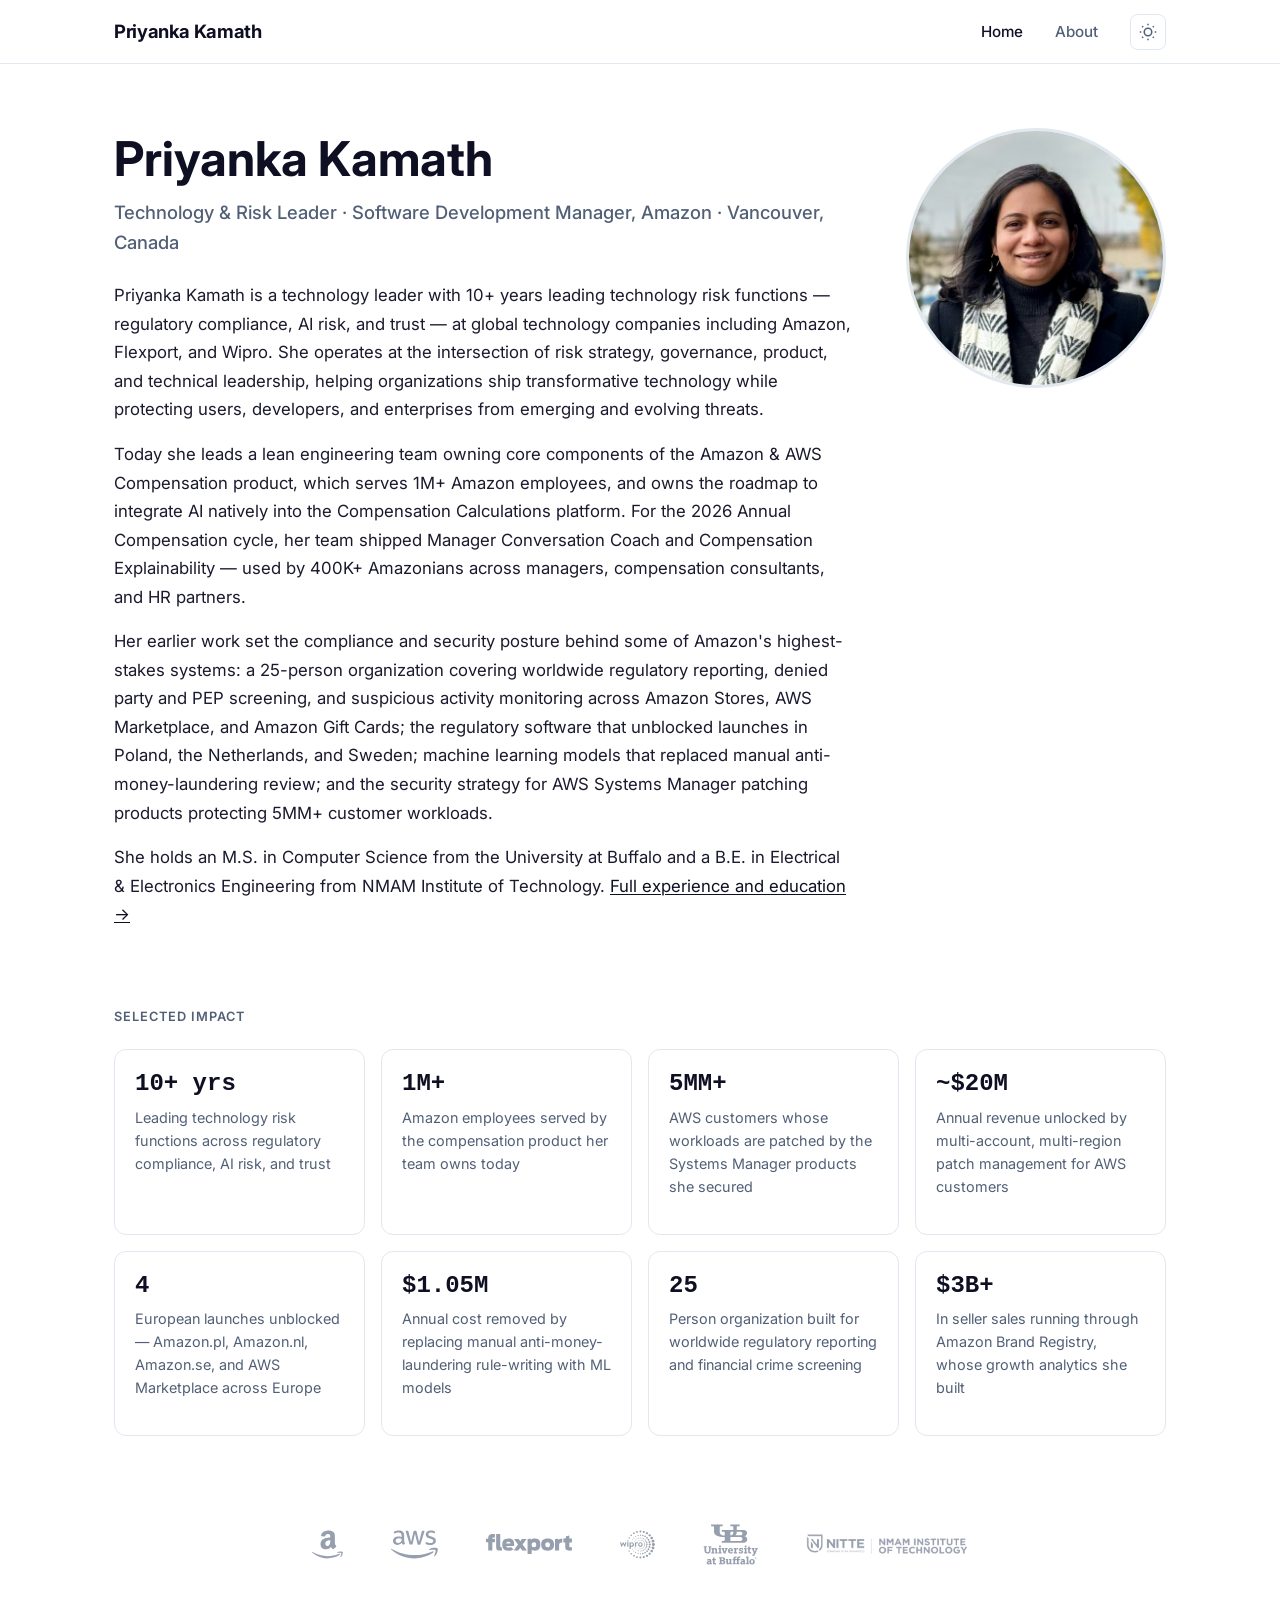
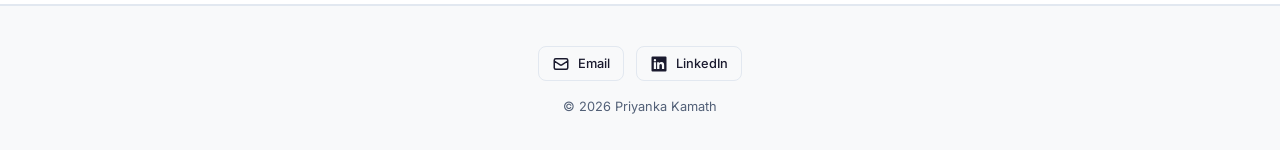
==== commit c7c1be3a: "Remove hero contact buttons from home page Drop the LinkedIn and Email buttons that sat between the " ====
--- a/index.html
+++ b/index.html
@@ -222,45 +222,6 @@
                 <a href="about.html">Full experience and education &rarr;</a>
               </p>
             </div>
-            <div class="contact-bar">
-              <a
-                href="https://www.linkedin.com/in/priyankakh/"
-                target="_blank"
-                rel="noopener"
-                class="contact-link"
-              >
-                <svg
-                  xmlns="http://www.w3.org/2000/svg"
-                  viewBox="0 0 24 24"
-                  fill="currentColor"
-                  width="16"
-                  height="16"
-                  aria-hidden="true"
-                >
-                  <path
-                    d="M20.47 2H3.53A1.45 1.45 0 002 3.47v17.06A1.45 1.45 0 003.47 22h17.06A1.45 1.45 0 0022 20.53V3.47A1.45 1.45 0 0020.47 2zM8.09 18.74h-3v-9h3v9zM6.59 8.48a1.56 1.56 0 110-3.12 1.56 1.56 0 010 3.12zM18.91 18.74h-3v-4.26c0-1.14-.02-2.6-1.59-2.6-1.59 0-1.83 1.24-1.83 2.52v4.34h-3v-9h2.88v1.23h.04a3.16 3.16 0 012.85-1.56c3.05 0 3.61 2 3.61 4.61v4.72z"
-                  />
-                </svg>
-                LinkedIn
-              </a>
-              <a href="mailto:kamathp@amazon.com" class="contact-link">
-                <svg
-                  xmlns="http://www.w3.org/2000/svg"
-                  fill="none"
-                  viewBox="0 0 24 24"
-                  stroke="currentColor"
-                  stroke-width="2"
-                  width="16"
-                  height="16"
-                  aria-hidden="true"
-                >
-                  <path
-                    d="M3 8l7.89 5.26a2 2 0 002.22 0L21 8M5 19h14a2 2 0 002-2V7a2 2 0 00-2-2H5a2 2 0 00-2 2v10a2 2 0 002 2z"
-                  />
-                </svg>
-                Email
-              </a>
-            </div>
           </div>
           <img
             src="headshot.jpg"
--- a/css/style.css
+++ b/css/style.css
@@ -294,15 +294,7 @@
   border: 3px solid var(--color-border);
 }
 
-/* ---- Contact Bar ---- */
-
-.contact-bar {
-  display: flex;
-  flex-wrap: wrap;
-  justify-content: center;
-  gap: 1rem;
-  margin-top: 2rem;
-}
+/* ---- Contact Links ---- */
 
 .contact-link {
   display: inline-flex;
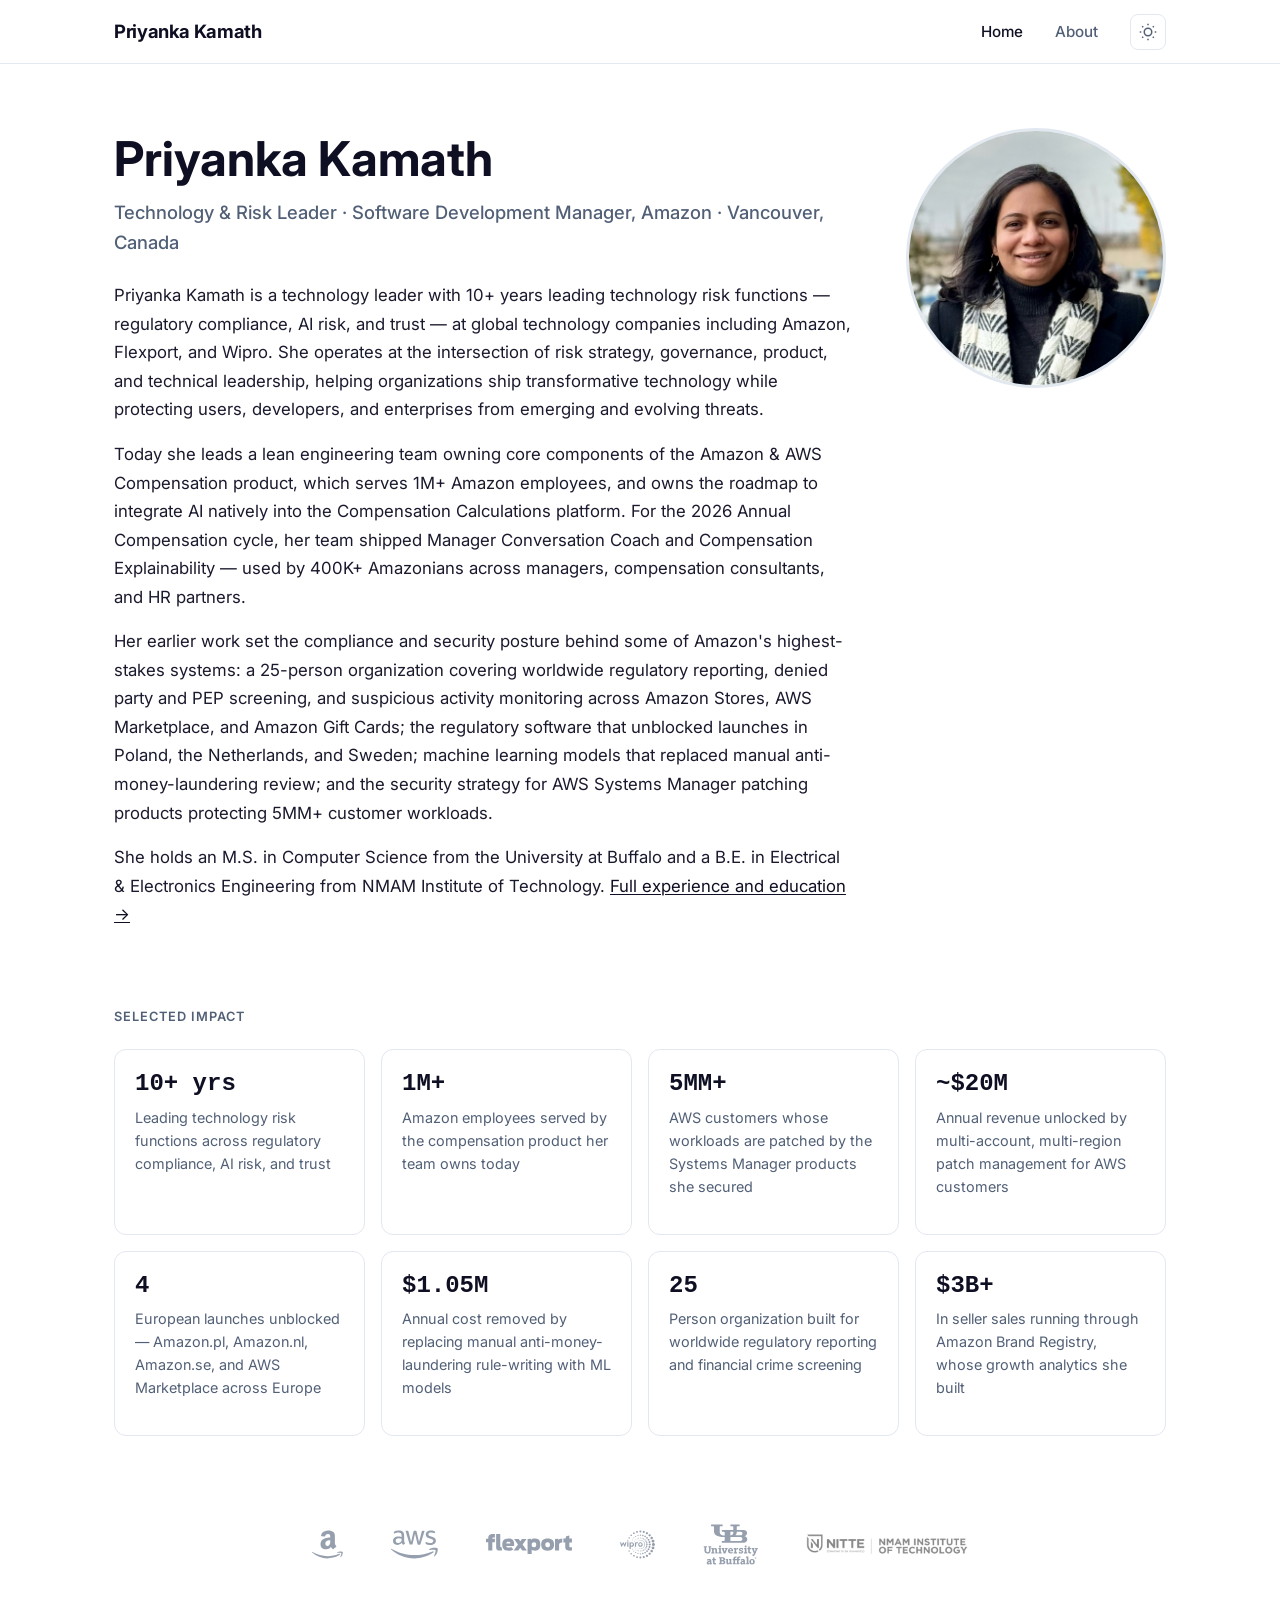
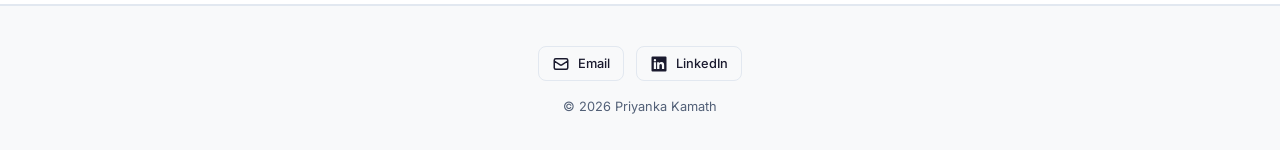
==== commit 10bfd1ca: "Fix invisible NMAMIT logo knocking the logo strip off center The NMAMIT wordmark was an empty span p" ====
--- a/index.html
+++ b/index.html
@@ -394,7 +394,9 @@
 		l1.2,1.6L341.4,222.2L341.4,222.2z M340.2,219.7h0.7c0.3,0,0.5-0.3,0.5-0.6c0-0.2-0.2-0.5-0.5-0.5h-0.8L340.2,219.7L340.2,219.7z" />
               </svg>
             </span>
-            <span class="logo logo-mask logo-nmamit" role="img" aria-label="NMAM Institute of Technology"></span>
+            <span class="logo logo-nmamit" role="img" aria-label="NMAM Institute of Technology">
+              <img src="assets/logos/nmamit.png" alt="" width="476" height="66" loading="lazy" />
+            </span>
           </div>
         </div>
       </section>
--- a/css/style.css
+++ b/css/style.css
@@ -576,26 +576,32 @@
   --logo-h: 41px; /* glyph fills 98% */
 }
 
-/* Raster wordmarks are tinted with the current text color so they behave
-   like the inline SVGs in both themes. */
-.logo-mask {
-  background: currentColor;
-  -webkit-mask-repeat: no-repeat;
-  mask-repeat: no-repeat;
-  -webkit-mask-position: center;
-  mask-position: center;
-  /* Width-driven like the inline wordmarks; the box stays 48px and the mask is
-     centered in it, so this mark shares the same center line as the SVGs. */
-  -webkit-mask-size: 100% auto;
-  mask-size: 100% auto;
-}
-
-/* 161.5px wide renders the artwork 22.4px tall, of which the letterforms are
-   89% -> a 20px ink height, matching the other wordmarks. */
+/* NMAMIT is the one raster mark. It renders as a real <img> rather than a
+   masked background: a mask-image that fails to paint leaves the element fully
+   masked out — invisible, but still occupying its width — which silently
+   knocked the whole strip off center. An <img> either loads or shows nothing,
+   and it never reserves phantom width.
+
+   currentColor tinting isn't available to an <img>, so filters stand in:
+   grayscale to match the muted SVGs, plus invert in dark mode so the dark-blue
+   artwork stays legible against the dark background. */
+.logo img {
+  height: calc(var(--logo-h, 31px) * var(--logo-scale));
+  width: auto;
+  max-width: none;
+  display: block;
+  filter: grayscale(1);
+}
+
+[data-theme="dark"] .logo img {
+  filter: grayscale(1) invert(1);
+}
+
+/* The artwork is 476x66 with the letterforms filling 59px of that height, so a
+   22.4px render lands a 20px ink height — matching the other wordmarks — and
+   comes out 161.5px wide. */
 .logo-nmamit {
-  width: calc(161.5px * var(--logo-scale));
-  -webkit-mask-image: url("../assets/logos/nmamit.png");
-  mask-image: url("../assets/logos/nmamit.png");
+  --logo-h: 22.4px;
 }
 
 /* ---- Footer ---- */
